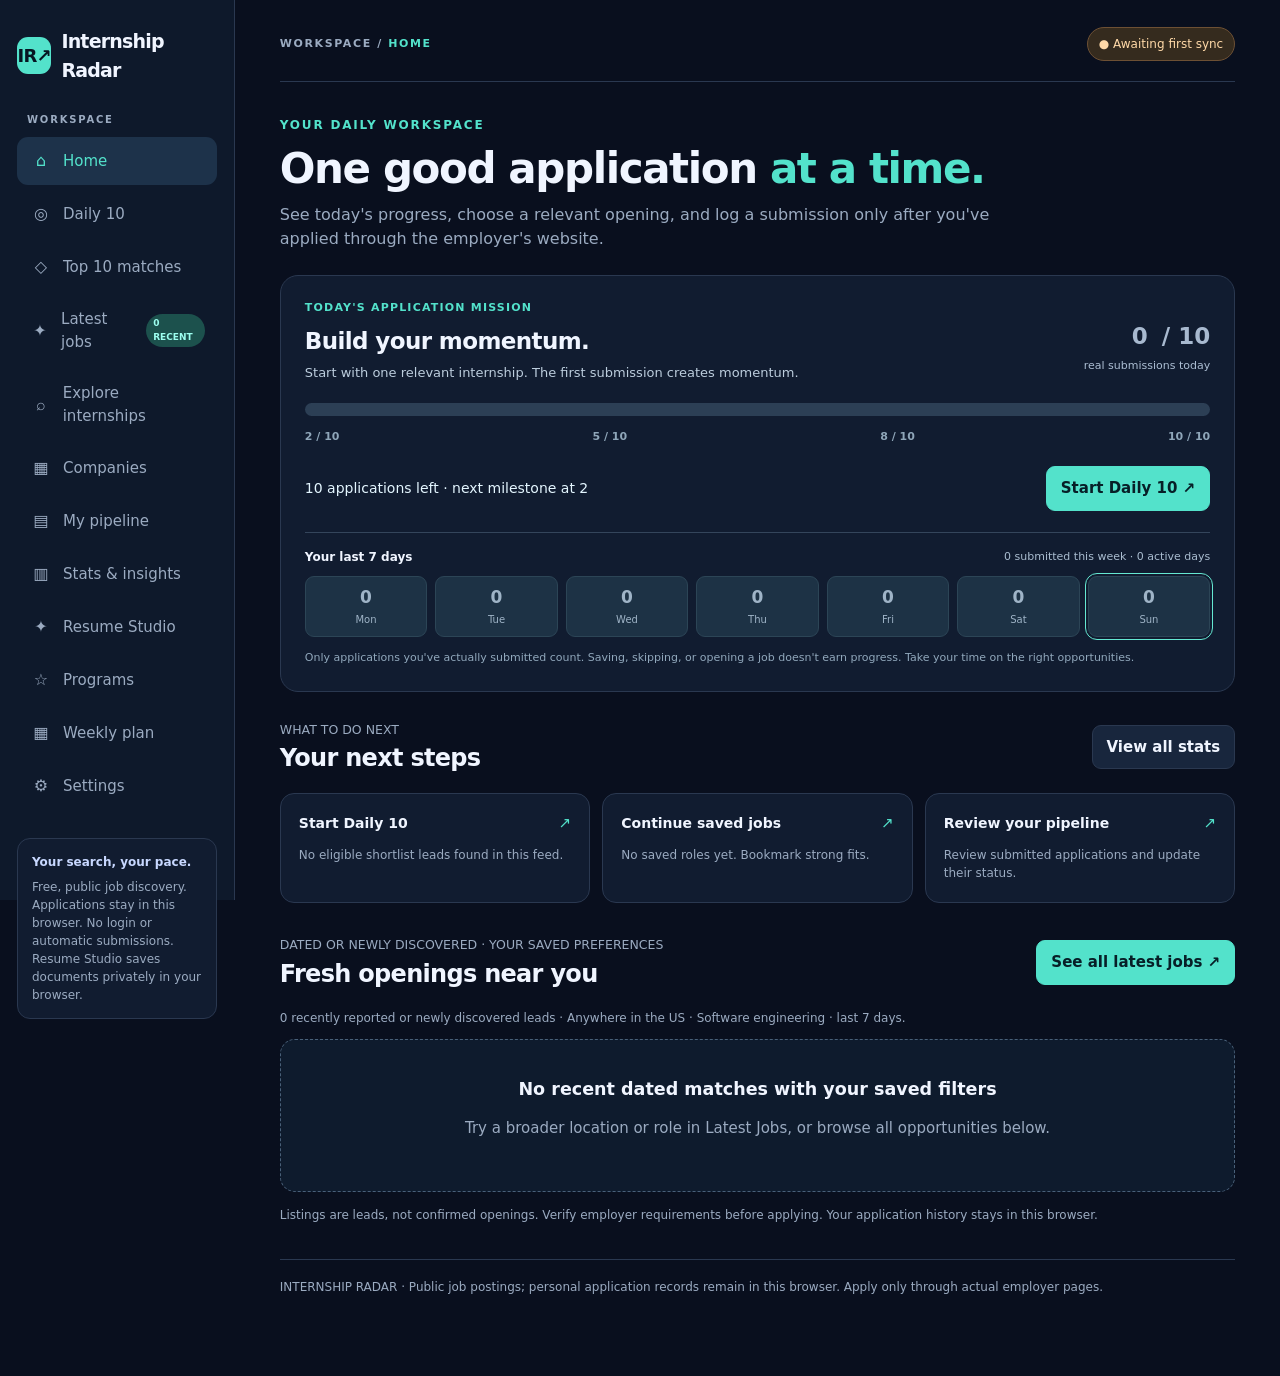
==== site/index.html @ 20f5d2c3 "Show searchable long-tail employer registry with honest public-feed vs link-only status" ====
<!doctype html>
<html lang="en"><head>
<meta charset="utf-8"><meta name="viewport" content="width=device-width, initial-scale=1">
<meta name="referrer" content="strict-origin-when-cross-origin">
<meta http-equiv="Content-Security-Policy" content="default-src 'none'; script-src 'self' 'unsafe-inline'; style-src 'unsafe-inline'; img-src 'none'; connect-src 'none'; font-src 'none'; object-src 'none'; base-uri 'none'; form-action 'none'">
<title>Internship Radar — Find your next opportunity</title>
<script src="jobs.js"></script>
<script src="progress.js"></script>
<script src="insights.js"></script>
<script src="daily-queue.js"></script>
<style>
:root{color-scheme:dark;--bg:#090f1e;--surface:#111c30;--raised:#18263d;--border:#2a3850;--text:#f0f5ff;--muted:#9babc1;--teal:#53e2cb;--accent:#7e9dff;--orange:#ffb46a}
*{box-sizing:border-box}body{margin:0;background:var(--bg);color:var(--text);font:15px/1.5 system-ui,-apple-system,BlinkMacSystemFont,"Segoe UI",sans-serif}button,input,select{font:inherit}button{cursor:pointer}a{color:inherit}.shell{display:grid;grid-template-columns:235px minmax(0,1fr);min-height:100vh}.sidebar{background:#0e192b;border-right:1px solid var(--border);padding:27px 17px;display:flex;flex-direction:column;gap:28px;position:sticky;top:0;height:100vh}.brand{display:flex;align-items:center;gap:10px;font-size:19px;font-weight:850;letter-spacing:-.8px}.logo{background:var(--teal);color:#061522;display:grid;place-items:center;width:37px;height:37px;border-radius:11px;font-size:18px}.sublabel{color:var(--muted);font-size:10px;letter-spacing:1.8px;text-transform:uppercase;font-weight:800;margin:0 10px 10px}.nav{display:grid;gap:5px}.nav button{width:100%;border:0;background:transparent;color:var(--muted);text-align:left;border-radius:11px;padding:12px;display:flex;gap:10px;align-items:center}.nav button.active,.nav button:hover{background:#1d324a;color:var(--teal)}.nav .ico{font-size:16px;width:24px;text-align:center}.nav .resume-nav{display:flex;gap:10px;align-items:center;text-decoration:none;color:var(--muted);border-radius:11px;padding:12px;width:100%;font-size:15px}.nav .resume-nav:hover{background:#1d324a;color:var(--teal)}.aside-note{margin-top:auto;border:1px solid var(--border);border-radius:13px;padding:14px;background:var(--surface);color:var(--muted);font-size:12px}.aside-note strong{display:block;color:#c8d8ff;margin-bottom:7px}.main{max-width:1420px;width:100%;padding:27px clamp(18px,3.5vw,56px) 80px;margin:0 auto}.topbar{display:flex;justify-content:space-between;align-items:center;gap:10px;border-bottom:1px solid var(--border);padding-bottom:20px;margin-bottom:34px}.crumb{font-size:11px;font-weight:850;letter-spacing:1.6px;color:var(--muted)}.crumb b{color:var(--teal)}.status{border:1px solid #315445;background:#183227;color:#b3f5cf;font-size:12px;padding:7px 11px;border-radius:30px}.status.warn{background:#352b1e;color:#ffd9a8;border-color:#6d5034}.intro .eyebrow{color:var(--teal);font-size:12px;font-weight:850;letter-spacing:1.8px}.intro h1{font-size:clamp(32px,5vw,54px);letter-spacing:-2px;line-height:1.08;margin:12px 0}.intro h1 span{color:var(--teal)}.intro p{font-size:16px;max-width:650px;color:var(--muted);margin:0 0 24px}.hero{background:linear-gradient(115deg,#183553,#172943 65%,#182440);border:1px solid #375572;padding:24px;border-radius:18px;display:flex;align-items:center;justify-content:space-between;gap:20px;margin:0 0 22px}.hero h2{margin:5px 0 7px;font-size:22px;letter-spacing:-.5px}.hero p{color:#bdc9da;margin:0;max-width:650px}.hero small{color:var(--teal);letter-spacing:1.2px;font-weight:800}.btn{border:1px solid var(--border);border-radius:9px;padding:10px 14px;background:var(--raised);color:var(--text);font-weight:700}.btn:hover{border-color:var(--teal)}.btn-primary{background:var(--teal);border-color:var(--teal);color:#071f27}.btn-danger{border-color:#794d5c;color:#ffb6be}.metrics{display:grid;grid-template-columns:repeat(4,minmax(0,1fr));gap:13px;margin:22px 0 32px}.metric{background:var(--surface);border:1px solid var(--border);border-radius:14px;padding:18px}.metric small{color:var(--muted);font-size:12px}.metric strong{display:block;font-size:29px;letter-spacing:-1px;margin:5px 0}.metric .hint{color:var(--muted);font-size:11px}.section-bar{display:flex;align-items:center;justify-content:space-between;gap:12px;margin:30px 0 17px}.section-bar h2{font-size:24px;letter-spacing:-.7px;margin:0}.section-bar small{color:var(--muted)}.filters{display:grid;grid-template-columns:2fr 1fr 1fr;gap:10px;margin-bottom:18px}input,select{border:1px solid var(--border);border-radius:10px;background:#111e33;color:var(--text);padding:11px 13px;width:100%;outline:none;min-width:0}input:focus,select:focus{border-color:var(--teal);box-shadow:0 0 0 2px #53e2cb22}input::placeholder{color:#8392a9}.jobs{display:grid;gap:11px}.job{background:var(--surface);border:1px solid var(--border);padding:21px;border-radius:15px}.job:hover{border-color:#4d607c}.job-head{display:flex;align-items:start;justify-content:space-between;gap:10px}.job h3{margin:0 0 4px;font-size:18px}.job .company{font-size:13px;color:#b6c5d6}.score{white-space:nowrap;border-radius:30px;background:#173c3b;border:1px solid #32665d;color:var(--teal);padding:5px 10px;font-size:12px;font-weight:800}.desc{font-size:13px;color:var(--muted);margin:12px 0;line-height:1.65}.tags{display:flex;flex-wrap:wrap;gap:6px;margin-bottom:14px}.tag{border:1px solid #344960;color:#b5d9e4;background:#162a40;border-radius:6px;padding:3px 8px;font-size:11px}.tag.warn{color:#ffcc91;border-color:#705139}.actions{display:flex;gap:7px;flex-wrap:wrap}.actions .btn{font-size:12px;padding:8px 11px}.empty{border:1px dashed #496079;background:#0e1b2d;border-radius:15px;padding:36px;text-align:center;color:var(--muted)}.empty h3{margin:0 0 8px;color:var(--text)}.view{display:none}.view.active{display:block}.panel{background:var(--surface);border:1px solid var(--border);border-radius:14px;padding:20px;margin-bottom:14px}.panel h3{margin:0 0 9px}.panel p,.muted{color:var(--muted)}.panel p{margin:5px 0 14px}.panel-row{display:flex;justify-content:space-between;align-items:center;gap:12px;padding:14px 0;border-bottom:1px solid var(--border)}.panel-row:last-child{border-bottom:0}.panel-row small{display:block;color:var(--muted);margin-top:4px}.panel-row select{max-width:180px}.manual{display:grid;grid-template-columns:1fr 1.5fr 1.5fr 170px auto;gap:8px;margin-top:14px}.manual-date{display:grid;gap:4px;font-size:11px;color:var(--muted)}.manual-date input{padding:7px 8px;font-size:12px}.programs{display:grid;grid-template-columns:repeat(2,minmax(0,1fr));gap:12px}.program small{color:var(--teal);font-weight:800;letter-spacing:1px}.program a{display:inline-block;margin-top:8px;color:var(--teal);font-weight:750}.plan{display:grid;grid-template-columns:repeat(2,minmax(0,1fr));gap:12px}.settings-grid{display:grid;grid-template-columns:repeat(2,minmax(0,1fr));gap:12px}.companies-list{display:grid;grid-template-columns:repeat(2,minmax(0,1fr));gap:10px}.company-row{width:100%;display:flex;align-items:center;justify-content:space-between;gap:10px;text-align:left;border:1px solid var(--border);border-radius:12px;background:var(--surface);color:var(--text);padding:14px;min-height:67px}.company-row:hover,.company-row:focus-visible{border-color:var(--teal);outline:0}.company-meta{font-size:12px;color:var(--muted)}.settings-grid .panel{margin:0}.setup-info{border:1px solid #55503b;color:#e8d6aa;background:#2a271c;border-radius:12px;padding:13px;font-size:12px;margin:12px 0}.field{display:flex;gap:8px;align-items:center}.field input{max-width:100px}.footer{border-top:1px solid var(--border);color:var(--muted);margin-top:35px;padding-top:18px;font-size:12px}.toast{position:fixed;bottom:22px;right:22px;padding:13px 18px;background:#1c433d;border:1px solid #3e8c7d;border-radius:10px;color:#d5fff3;box-shadow:0 15px 35px #0005;display:none;z-index:99}.toast.show{display:block}
@media(max-width:950px){.shell{grid-template-columns:1fr}.sidebar{position:static;height:auto;padding:16px;gap:12px}.nav{display:flex;gap:5px;overflow:auto}.nav button{white-space:nowrap;font-size:12px}.sublabel,.aside-note{display:none}.brand{font-size:17px}.main{padding:22px 17px 50px}.metrics{grid-template-columns:repeat(2,minmax(0,1fr))}}
@media(max-width:650px){.hero{align-items:start;flex-direction:column}.filters{grid-template-columns:1fr}.programs,.plan,.settings-grid,.companies-list{grid-template-columns:1fr}.manual{grid-template-columns:1fr}.panel-row{align-items:start;flex-direction:column}.panel-row select{max-width:100%}.job-head{flex-direction:column}.topbar{flex-wrap:wrap}.metrics{gap:8px}.metric{padding:12px}.metric strong{font-size:22px}}
.filter-extra{display:grid;grid-template-columns:repeat(3,minmax(0,1fr));gap:10px;margin:0 0 18px}
@media(max-width:650px){.filter-extra{grid-template-columns:1fr}}
/* Lightweight freshness surface, matching the existing dark palette */
.new-count{margin-left:auto;background:#1c514d;border-radius:999px;color:#9dfff0;font-size:9px;padding:3px 7px;font-weight:850}
.latest-hero{display:flex;align-items:center;justify-content:space-between;gap:24px;background:linear-gradient(116deg,#193d48,#17293f);border:1px solid #305a5f;border-radius:18px;padding:24px 27px;margin:24px 0}
.latest-hero h2{font-size:23px;letter-spacing:-.6px;margin:7px 0 5px}.latest-hero p{color:var(--muted);font-size:13px;margin:0}.latest-eyebrow{color:var(--teal);font-size:10px;font-weight:800;letter-spacing:1.3px}
.latest-stat{text-align:center;flex:none}.latest-stat strong{font-size:37px;color:var(--teal);display:block;line-height:1}.latest-stat small{color:#9fb4c5;font-size:11px}
.latest-controls{display:grid;grid-template-columns:1.2fr 1fr .7fr 1fr;gap:12px;margin:21px 0 13px}
.latest-controls label{font-size:11px;color:#a5b5c6;font-weight:700;display:grid;gap:7px}
.latest-controls select,.latest-controls input{font-size:13px;background:#142339;border-color:#34485b}
.latest-guide{display:flex;flex-wrap:wrap;align-items:center;gap:15px;color:#a9bacc;font-size:11px;margin-bottom:15px}
.latest-guide .btn{padding:6px 11px;font-size:11px;margin-left:auto}
.latest-dot{display:inline-block;background:#58d9bb;border-radius:50%;width:7px;height:7px;margin-right:5px}.latest-dot.subtle{background:#819bd0}
.job .fresh-tag{background:#163e37;border-color:#367969;color:#99f2dc}
@media(max-width:1050px){.latest-controls{grid-template-columns:repeat(2,minmax(0,1fr))}}
@media(max-width:650px){.latest-controls{grid-template-columns:1fr}.latest-hero{padding:19px}.latest-hero h2{font-size:19px}}

/* Daily mission: earned from recorded submissions, never from clicks. */
.momentum-panel{border:1px solid #33616c;border-radius:18px;background:linear-gradient(125deg,#122a38,#132039 78%);padding:24px;margin:0 0 22px;overflow:hidden}
.momentum-head{display:flex;justify-content:space-between;gap:20px;align-items:center}
.momentum-kicker{color:var(--teal);font-size:11px;font-weight:850;letter-spacing:1.5px}
.momentum-panel h2{font-size:26px;letter-spacing:-.6px;margin:7px 0 5px}
.momentum-panel p{color:#bccddd;margin:0;font-size:13px}
.momentum-counter{text-align:right;flex:none}
.momentum-counter strong{display:block;color:var(--teal);font-size:40px;line-height:1.12;font-variant-numeric:tabular-nums}
.momentum-counter strong span{font-size:23px;color:#a8b9cf}
.momentum-counter small{font-size:11px;color:#acbed3}
.momentum-track{margin:20px 0 13px;height:13px;border-radius:999px;background:#2c3f55;overflow:hidden}
.momentum-fill{height:100%;width:0;border-radius:999px;background:linear-gradient(90deg,#39b9c9,#53e2cb);transition:width .45s ease}
.momentum-milestones{display:flex;flex-wrap:wrap;justify-content:space-between;gap:8px}
.momentum-milestone{font-size:11px;color:#8fa6b9;font-weight:700}
.momentum-milestone.done{color:#84f1d8}
.momentum-bottom{display:flex;justify-content:space-between;gap:14px;align-items:center;margin:21px 0}
.momentum-bottom p{font-size:14px;color:#e4f6ff}
.momentum-week-wrap{border-top:1px solid #34455b;padding-top:15px}
.momentum-week-head{display:flex;justify-content:space-between;gap:12px;align-items:center;margin-bottom:10px}
.momentum-week-head b{font-size:12px}.momentum-week-head span{font-size:11px;color:#aabdd0}
.momentum-week{display:grid;grid-template-columns:repeat(7,minmax(0,1fr));gap:8px}
.momentum-day{border-radius:9px;background:#1d3245;text-align:center;padding:8px 3px;color:#9fb4c7;border:1px solid #2c4556;font-size:12px}
.momentum-day.active{background:#173f44;border-color:#368779;color:#c6fff1}
.momentum-day.today{outline:1px solid #65e8d2;outline-offset:2px}
.momentum-day b{display:block;font-size:17px;font-variant-numeric:tabular-nums}
.momentum-day small{font-size:10px;color:inherit}
.momentum-panel .momentum-note{font-size:11px;color:#91a8bc;margin-top:13px}
.momentum-panel.celebrate{animation:momentum-glow .75s ease-out}
@keyframes momentum-glow{0%{box-shadow:0 0 0 0 #53e2cb55}55%{box-shadow:0 0 0 7px #53e2cb33}100%{box-shadow:none}}
@media(max-width:650px){.momentum-panel{padding:18px}.momentum-head{align-items:start}.momentum-panel h2{font-size:21px}.momentum-counter strong{font-size:29px}.momentum-counter strong span{font-size:17px}.momentum-bottom{align-items:stretch;flex-direction:column}.momentum-bottom .btn{width:100%}.momentum-week{gap:4px}.momentum-day{padding:7px 1px}}
@media(prefers-reduced-motion:reduce){.momentum-fill{transition:none}.momentum-panel.celebrate{animation:none}}

/* Insights: genuinely interactive, generated from browser-local history. */
.insights-toolbar{display:flex;align-items:center;justify-content:space-between;gap:15px;flex-wrap:wrap;margin:0 0 18px}
.insights-toolbar label{display:flex;align-items:center;gap:12px;color:var(--muted);font-size:13px}
.insights-toolbar select{width:170px}
.insights-toolbar p{margin:0;color:var(--muted);font-size:12px}
.insights-metrics{display:grid;grid-template-columns:repeat(4,minmax(0,1fr));gap:12px;margin-bottom:18px}
.insights-metric{background:var(--surface);border:1px solid var(--border);border-radius:14px;padding:20px}
.insights-metric small{font-size:12px;color:var(--muted);display:block}
.insights-metric strong{font-size:30px;letter-spacing:-1px;display:block;margin:6px 0}
.insights-metric span{font-size:11px;color:#9fc3c7;display:block}
.insights-grid{display:grid;grid-template-columns:minmax(0,1.4fr) minmax(0,1fr);gap:14px;margin-bottom:14px}
.insights-grid .panel{margin:0}
.insights-topline{display:flex;align-items:center;justify-content:space-between;gap:10px;flex-wrap:wrap}
.insights-topline h2{margin:0;font-size:19px;letter-spacing:-.4px}
.insights-topline small{color:var(--muted)}
.insights-bars{display:grid;grid-template-columns:repeat(13,minmax(0,1fr));align-items:end;gap:7px;height:215px;margin-top:21px}
.insights-bar{min-width:0;background:transparent;color:var(--muted);border:1px solid transparent;border-radius:8px;padding:0 2px 3px;display:flex;flex-direction:column;align-items:center;justify-content:end;gap:6px}
.insights-bar:hover,.insights-bar:focus-visible,.insights-bar.active{background:#1e3445;border-color:#478a89;outline:none;color:var(--teal)}
.insights-bar b{font-size:11px;font-variant-numeric:tabular-nums}
.insights-bar-fill{display:block;width:min(100%,38px);min-height:4px;background:#4b9ca0;border-radius:5px 5px 3px 3px}
.insights-bar.active .insights-bar-fill{background:var(--teal)}
.insights-bar small{font-size:10px;text-align:center;white-space:nowrap;color:inherit}
.insights-tip{font-size:11px;color:var(--muted);margin-top:12px}
.insights-stages{display:grid;gap:10px;margin-top:19px}
.insights-stage{width:100%;display:grid;grid-template-columns:112px minmax(0,1fr) 32px;align-items:center;gap:10px;padding:8px;border-radius:9px;background:transparent;color:var(--text);border:1px solid transparent;text-align:left}
.insights-stage:hover,.insights-stage.active,.insights-stage:focus-visible{border-color:#477a7e;background:#1b3141;outline:none}
.insights-stage span{font-size:12px}.insights-stage b{text-align:right;font-size:13px;font-variant-numeric:tabular-nums}
.insights-stage-track{height:9px;background:#2b3b53;border-radius:6px;overflow:hidden}
.insights-stage-track i{display:block;height:100%;border-radius:6px;background:#63bfbb}
.insights-action{width:100%;display:flex;align-items:center;justify-content:space-between;gap:14px;border:1px solid #345a61;background:#142b38;color:#e4f7f5;border-radius:10px;padding:14px 16px;text-align:left;margin-top:10px}
.insights-action:hover,.insights-action:focus-visible{border-color:var(--teal);outline:0}
.insights-action span{font-size:13px}
.insights-rows{display:grid;gap:0}
.insights-row{border-bottom:1px solid var(--border);padding:13px 0;display:flex;justify-content:space-between;align-items:center;gap:14px}
.insights-row:last-child{border-bottom:0}
.insights-row strong{display:block;font-size:13px}
.insights-row small{display:block;font-size:11px;color:var(--muted);margin-top:5px}
.insights-row a{font-size:12px;color:var(--teal);white-space:nowrap}
.insights-none{color:var(--muted);padding:18px 0;font-size:13px}
@media(max-width:1050px){.insights-metrics{grid-template-columns:repeat(2,minmax(0,1fr))}.insights-grid{grid-template-columns:1fr}}
@media(max-width:650px){.insights-metrics{gap:8px}.insights-metric{padding:14px}.insights-metric strong{font-size:25px}.insights-bars{gap:2px;height:185px}.insights-bar small{font-size:9px}.insights-stage{grid-template-columns:95px minmax(0,1fr) 25px}.insights-row{align-items:flex-start}}
@media(max-width:950px) and (min-width:651px){.manual{grid-template-columns:repeat(2,minmax(0,1fr))}.manual button{grid-column:span 2}}

/* Home is deliberately focused: mission first, next steps second, fresh leads last. */
.home-intro h1{font-size:clamp(29px,3.5vw,42px);letter-spacing:-1.4px}
.home-intro p{max-width:740px}
.home-section-heading{margin-top:26px}
.home-actions{display:grid;grid-template-columns:repeat(3,minmax(0,1fr));gap:12px}
.home-task{display:grid;align-content:start;gap:11px;min-height:110px;padding:18px;text-align:left;background:var(--surface);color:var(--text);border:1px solid var(--border);border-radius:14px}
.home-task:hover,.home-task:focus-visible{border-color:var(--teal);outline:2px solid transparent;background:var(--raised)}
.home-task-top{display:flex;justify-content:space-between;align-items:center;gap:10px}
.home-task-top strong{font-size:14px;font-weight:700}.home-task-top span{color:var(--teal)}
.home-task>span:last-child{font-size:12px;line-height:1.5;color:var(--muted)}
.home-lead{display:flex;justify-content:space-between;align-items:center;gap:15px;padding:15px 17px;border:1px solid var(--border);background:var(--surface);border-radius:12px}
.home-lead h3{margin:0 0 4px;font-size:15px;line-height:1.4}
.home-lead p{margin:0;font-size:12px;color:var(--muted)}
.home-lead .actions{flex:none}
.home-caveat{font-size:12px;color:var(--muted);margin:14px 0 0}
.momentum-panel{background:var(--surface);border:1px solid var(--border)}
.momentum-panel .momentum-kicker{letter-spacing:1.2px}
.momentum-panel h2{font-size:23px}
.hero{background:var(--surface);border-color:var(--border)}
.nav button:focus-visible,.btn:focus-visible,a:focus-visible{outline:2px solid var(--teal);outline-offset:3px}
@media(max-width:1000px){.home-actions{grid-template-columns:repeat(2,minmax(0,1fr))}.home-task:last-child{grid-column:1/-1}}
@media(max-width:650px){.home-actions{grid-template-columns:1fr}.home-task:last-child{grid-column:auto}.home-lead{align-items:flex-start;flex-direction:column}.home-lead .actions{width:100%}.home-lead .btn{flex:1;text-align:center}.home-section-heading{align-items:flex-start;flex-direction:column}}

/* Daily 10: focused review, compact queue, and explicit submission confirmation. */
.daily-preferences{padding:22px}
.daily-topline{display:flex;align-items:start;justify-content:space-between;gap:16px}
.daily-topline h2{font-size:20px;letter-spacing:-.5px;margin:0 0 6px}
.daily-topline p{font-size:12px;color:var(--muted);margin:0 0 13px}
.daily-private{white-space:nowrap;font-size:11px;color:var(--teal)}
.daily-fields{display:grid;grid-template-columns:1fr 1fr minmax(170px,1.35fr) auto;gap:10px;align-items:end}
.daily-fields label{display:grid;gap:7px;font-size:12px;font-weight:650;color:#b4c6d9}
.daily-fields button{min-height:44px}
.daily-hint,.daily-note{color:var(--muted);font-size:12px;line-height:1.6}
.daily-preferences .daily-hint{margin:12px 0 0}
.daily-results{margin:22px 0 11px}
.daily-workspace{display:grid;grid-template-columns:minmax(260px,.86fr) minmax(360px,1.45fr);gap:14px;align-items:start}
.daily-list{display:grid;gap:8px;max-height:750px;overflow-y:auto;padding:2px}
.daily-item{display:grid;grid-template-columns:28px 1fr;gap:10px;width:100%;border:1px solid var(--border);border-radius:12px;background:var(--surface);padding:13px;color:var(--text);text-align:left}
.daily-item:hover,.daily-item:focus-visible,.daily-item.active{outline:none;border-color:var(--teal);background:#1a303d}
.daily-item .daily-rank{color:var(--teal);font-weight:800;font-size:12px}
.daily-item strong{display:block;font-size:13px;line-height:1.45}
.daily-item small{display:block;font-size:11px;color:var(--muted);margin-top:4px;line-height:1.5}
.daily-focus{position:sticky;top:20px;overflow:hidden}
.daily-focus-inner{display:grid;gap:12px}
.daily-focus-top{display:flex;align-items:center;justify-content:space-between;gap:12px;font-size:11px;color:var(--teal);font-weight:750;letter-spacing:.4px}
.daily-focus h2{font-size:23px;line-height:1.3;margin:0;letter-spacing:-.6px}
.daily-focus-meta{color:#bed0df;font-size:13px;margin:0}
.daily-tags{display:flex;flex-wrap:wrap;gap:6px}
.daily-tags span{display:inline-flex;border-radius:20px;border:1px solid #39666b;padding:5px 9px;font-size:11px;color:#b9f7ed}
.daily-description{line-height:1.7;color:var(--muted);font-size:13px;white-space:pre-line;max-height:205px;overflow-y:auto}
.daily-warnings:not(:empty){border-left:3px solid #e5af6f;background:#3a291e;padding:12px;font-size:12px;color:#ffd8a3;line-height:1.6;border-radius:6px}
.daily-focus-actions,.daily-focus-footer{display:flex;gap:9px;flex-wrap:wrap}
.daily-focus-actions>*{flex:1;text-align:center}
.daily-confirm{display:flex;gap:12px;align-items:start;padding:12px;border:1px solid var(--border);border-radius:11px;font-size:13px;line-height:1.5;cursor:pointer}
.daily-confirm input{flex:none;width:18px;height:18px;accent-color:var(--teal);margin:1px 0 0}
.daily-submit{width:100%;min-height:46px}
.daily-submit:disabled{opacity:.45;cursor:not-allowed}
.daily-focus-footer{justify-content:space-between}
.daily-note{margin:16px 0}
@media(max-width:1160px){.daily-fields{grid-template-columns:repeat(2,minmax(0,1fr))}.daily-fields button{width:100%}}
@media(max-width:900px){.daily-workspace{grid-template-columns:1fr}.daily-list{max-height:315px}.daily-focus{position:static}}
@media(max-width:650px){.daily-fields{grid-template-columns:1fr}.daily-topline{flex-direction:column}.daily-preferences{padding:17px}.daily-focus-actions{flex-direction:column}.daily-focus-footer>*{flex:1}.daily-focus h2{font-size:20px}}

/* Verified employer source health vs official-link-only coverage. */
.va-watch{margin:19px 0 22px}
.va-summary-trigger{display:flex;align-items:center;justify-content:space-between;gap:14px;cursor:pointer;list-style:none}
.va-summary-trigger::-webkit-details-marker{display:none}
.va-summary-trigger:focus-visible{outline:2px solid var(--teal);outline-offset:5px;border-radius:5px}
.va-summary-trigger strong{display:block;font-size:19px;margin:5px 0 3px}
.va-summary-trigger .va-summary{display:block;text-align:left}
.va-chevron{font-size:23px;color:var(--teal)}
.va-watch[open] .va-chevron{transform:rotate(180deg)}
.va-intro{font-size:12px;color:var(--muted);margin:15px 0;max-width:780px}

.va-head{display:flex;align-items:flex-start;justify-content:space-between;gap:14px}
.va-head h2{font-size:20px;letter-spacing:-.4px;margin:5px 0 3px}
.va-head p{font-size:12px;color:var(--muted);margin:0 0 14px;max-width:730px}
.va-eyebrow{font-size:10px;letter-spacing:1.2px;font-weight:750;color:var(--teal)}
.va-summary{font-size:11px;color:var(--muted);text-align:right}
.va-employers{display:grid;grid-template-columns:repeat(2,minmax(0,1fr));gap:8px}
.va-employer{display:flex;align-items:center;justify-content:space-between;gap:12px;border:1px solid var(--border);border-radius:9px;padding:10px 12px;color:var(--text);text-decoration:none;min-width:0}
.va-employer:hover,.va-employer:focus-visible{border-color:var(--teal);background:var(--raised);outline:2px solid transparent}
.va-employer strong{display:block;font-size:13px}
.va-employer small{display:block;margin-top:3px;font-size:11px;color:var(--muted)}
.va-employer .va-link-arrow{color:var(--teal);font-size:15px;flex:none}
.va-footnote{font-size:11px;color:var(--muted);margin:13px 0 0}
@media(max-width:700px){.va-employers{grid-template-columns:1fr}.va-head{flex-direction:column}.va-summary{text-align:left}}
</style></head>
<body><div class="shell">
<aside class="sidebar">
 <div class="brand"><div class="logo">IR↗</div><div>Internship Radar</div></div>
 <div><p class="sublabel">WORKSPACE</p><nav class="nav" aria-label="Main navigation">
 <button type="button" data-page="home" class="active" aria-current="page"><span class="ico" aria-hidden="true">⌂</span> Home</button>
 <button type="button" data-page="daily"><span class="ico" aria-hidden="true">◎</span> Daily 10</button>
 <button type="button" data-page="discover"><span class="ico" aria-hidden="true">◇</span> Top 10 matches</button>
 <button data-page="recent"><span class="ico">✦</span> Latest jobs <span id="recentNavCount" class="new-count">RECENT</span></button>
 <button data-page="explore"><span class="ico">⌕</span> Explore internships</button>
 <button data-page="companies"><span class="ico">▦</span> Companies</button>
 <button data-page="pipeline"><span class="ico">▤</span> My pipeline</button>
 <button data-page="insights"><span class="ico">▥</span> Stats &amp; insights</button>
 <a class="resume-nav" href="./resume-studio.html"><span class="ico">✦</span> Resume Studio</a>
 <button data-page="programs"><span class="ico">☆</span> Programs</button>
 <button data-page="plan"><span class="ico">▦</span> Weekly plan</button>
 <button data-page="settings"><span class="ico">⚙</span> Settings</button></nav></div>
 <div class="aside-note"><strong>Your search, your pace.</strong>Free, public job discovery. Applications stay in this browser. No login or automatic submissions. Resume Studio saves documents privately in your browser.</div>
</aside>
<main class="main"><div class="topbar"><div class="crumb">WORKSPACE / <b id="crumb">HOME</b></div><span id="liveStatus" class="status warn">● Checking job feed</span></div>
<section id="home" class="view active">
 <header class="intro home-intro"><div class="eyebrow">YOUR DAILY WORKSPACE</div><h1>One good application <span>at a time.</span></h1><p>See today's progress, choose a relevant opening, and log a submission only after you've applied through the employer's website.</p></header>
 <section class="momentum-panel" id="momentumPanel" aria-labelledby="momentumTitle">
  <div class="momentum-head"><div><div class="momentum-kicker">TODAY'S APPLICATION MISSION</div><h2 id="momentumTitle">Build your momentum.</h2><p id="momentumMessage">Submit a strong application, then log it here.</p></div><div class="momentum-counter"><strong><span id="momentumCount">0</span> <span id="momentumGoal">/ 10</span></strong><small>real submissions today</small></div></div>
  <div class="momentum-track" id="momentumTrack" role="progressbar" aria-label="Daily application goal" aria-valuemin="0" aria-valuemax="10" aria-valuenow="0"><div class="momentum-fill" id="momentumBar"></div></div>
  <div class="momentum-milestones" id="momentumMilestones"></div>
  <div class="momentum-bottom"><p id="momentumNext">Your first application is the first milestone.</p><button type="button" class="btn btn-primary" id="momentumAction">Find your next opportunity ↗</button></div>
  <div class="momentum-week-wrap"><div class="momentum-week-head"><b>Your last 7 days</b><span id="momentumWeekSummary">Build a steady rhythm</span></div><div class="momentum-week" id="momentumWeek" aria-label="Applications over the last seven days"></div></div>
  <p class="momentum-note">Only applications you've actually submitted count. Saving, skipping, or opening a job doesn't earn progress. Take your time on the right opportunities.</p>
 </section>
 <div class="section-bar home-section-heading"><div><small>WHAT TO DO NEXT</small><h2>Your next steps</h2></div><button type="button" class="btn" id="homeInsights">View all stats</button></div>
 <div class="home-actions">
  <button type="button" class="home-task" data-home-target="daily"><span class="home-task-top"><strong>Start Daily 10</strong><span aria-hidden="true">↗</span></span><span id="homeMatchCount">Checking your tailored shortlist…</span></button>
  <button type="button" class="home-task" data-home-target="pipeline"><span class="home-task-top"><strong>Continue saved jobs</strong><span aria-hidden="true">↗</span></span><span id="homeSavedCount">Your saved queue appears here.</span></button>
  <button type="button" class="home-task" data-home-target="pipeline"><span class="home-task-top"><strong>Review your pipeline</strong><span aria-hidden="true">↗</span></span><span id="homeReviewCount">Keep application outcomes current.</span></button>
 </div>
 <div class="section-bar"><div><small>DATED OR NEWLY DISCOVERED · YOUR SAVED PREFERENCES</small><h2>Fresh openings near you</h2></div><button class="btn btn-primary" id="homeLatest" type="button">See all latest jobs ↗</button></div>
 <p id="homeRecentLabel" class="muted" style="font-size:12px;margin:0 0 12px">Finding the newest dated internships in your preferred locations.</p>
 <div id="homeRecentList" class="jobs"></div>
 
 <p class="home-caveat">Listings are leads, not confirmed openings. Verify employer requirements before applying. Your application history stays in this browser.</p>
</section>
<section id="daily" class="view">
 <header class="intro"><div class="eyebrow">PERSONALIZED APPLICATION WORKFLOW</div><h1>Your <span>Daily 10.</span></h1><p>A focused shortlist of unapplied internships ranked by your preferences. These are suggestions, not verified eligibility decisions. Always check the employer's requirements before submitting.</p></header>
 <div class="panel daily-preferences">
  <div class="daily-topline"><div><h2>Make this your shortlist</h2><p>Choose what matters. Preferences stay in your browser, and matching reasons appear on every recommendation.</p></div><span class="daily-private">Saved on this device</span></div>
  <form id="dailyPreferences" class="daily-fields">
   <label>Role focus<select id="dailyRole"><option value="swe">Software development</option><option value="ai">AI / data</option><option value="cloud">Cloud / platform</option><option value="all">All technical roles</option></select></label>
   <label>Preferred location<select id="dailyLocation"><option value="dmv">DC / Northern Virginia / Maryland</option><option value="virginia">Virginia</option><option value="remote">Remote</option><option value="all">Nationwide</option></select></label>
   <label>Skills to look for<input id="dailySkills" maxlength="240" placeholder="e.g. Java, Python, AWS" aria-describedby="dailyPrefsHelp"></label>
   <button type="submit" class="btn btn-primary">Update my matches</button>
  </form>
  <p class="daily-hint" id="dailyPrefsHelp">Location and role are ranking preferences, not strict filters. Enter only skills you actually have. Employer pages determine eligibility.</p>
 </div>
 <div class="daily-topline daily-results"><div><h2>Ready for your next application</h2><p id="dailySummary" role="status" aria-live="polite">Looking for matching internships…</p></div><button type="button" class="btn" id="dailyRefresh">Re-evaluate matches</button></div>
 <div class="daily-workspace">
  <div class="daily-list" id="dailyList" aria-label="Recommended Daily 10 internships"></div>
  <section class="daily-focus panel" id="dailyFocus" aria-labelledby="dailyFocusTitle">
   <div class="daily-focus-inner">
    <div class="daily-focus-top"><span id="dailyPosition">UP NEXT</span><span id="dailySource"></span></div>
    <h2 id="dailyFocusTitle">Choose a recommended internship</h2>
    <p class="daily-focus-meta" id="dailyCompany"></p>
    <div class="daily-tags" id="dailyReasons"></div>
    <p id="dailyDescription" class="daily-description">Select a job to inspect its known details before applying.</p>
    <div id="dailyWarnings" class="daily-warnings"></div>
    <p class="daily-hint" id="dailyVerification">Employer listings can change. Confirm this role is still open and that you meet its requirements.</p>
    <div class="daily-focus-actions">
      <a class="btn btn-primary" id="dailyEmployer" href="#" target="_blank" rel="noopener noreferrer">Open employer application ↗</a>
      <a class="btn" id="dailyResume" href="./resume-studio.html">Tailor my resume ↗</a>
    </div>
    <label class="daily-confirm"><input type="checkbox" id="dailyConfirm"> <span>I completed and submitted this application on the employer's website.</span></label>
    <button type="button" class="btn btn-primary daily-submit" id="dailyApplied" disabled>Mark as applied</button>
    <div class="daily-focus-footer"><button type="button" class="btn" id="dailySave">☆ Save this job</button><button type="button" class="btn" id="dailyNext">Next recommendation →</button></div>
   </div>
  </section>
 </div>
 <p class="daily-note">The queue updates when you submit or change preferences, and may change when the public feed refreshes. Opening an application doesn't count; only your confirmed submission updates your progress. Nothing is submitted automatically.</p>
</section>
<section id="discover" class="view">
 <header class="intro"><div class="eyebrow">SUMMER 2027 · SOFTWARE ENGINEERING</div><h1>Your top <span>matches.</span></h1><p>Browse the leading internships from monitored sources. Rankings are based on job and location signals—not a prediction of hiring success. Verify each posting on the employer site.</p></header>
 <div class="metrics"><div class="metric"><small>Internship leads</small><strong id="jobCount">0</strong><span class="hint">Employer and community feeds</span></div><div class="metric"><small>Applied today</small><strong id="appliedToday">0</strong><span class="hint">Your daily goal: <span id="dailyGoal">10</span></span></div><div class="metric"><small>Applications total</small><strong id="appliedTotal">0</strong><span class="hint">Tracked in this browser</span></div><div class="metric"><small>Feed updated</small><strong id="feedDate" style="font-size:17px;margin-top:13px">Not yet</strong><span id="feedSource" class="hint">Awaiting first sync</span></div></div>
 <div id="jobsAnchor"><div class="section-bar"><div><small>NATIONWIDE SEARCH · DMV PRIORITY</small><h2>Top 10 recommended matches</h2></div><div class="actions"><button class="btn btn-primary" id="showLatest" type="button">Latest jobs ↗</button><button class="btn" id="showMore">Explore all internships</button></div></div>
 <div class="filters"><input id="search" placeholder="Search roles, companies, skills…" aria-label="Search jobs"><select id="location"><option value="all">Nationwide — DMV first</option><option value="virginia">Virginia only</option><option value="dmv">DC metro (VA, DC, MD)</option><option value="maryland">Maryland only</option><option value="outside">Outside DC metro</option><option value="remote">Remote</option></select><select id="role"><option value="all">All engineering roles</option><option value="swe">Software engineering</option><option value="cloud">Cloud / platform</option><option value="ai">AI / data</option></select></div>
 <p id="filterFeedback" class="muted" role="status" aria-live="polite" style="font-size:12px;margin:5px 0 13px"></p><div id="jobList" class="jobs"></div></div><div class="panel" style="margin-top:19px"><strong>Explore more Virginia opportunities</strong><p>Official employer boards; their job availability may change.</p><div class="actions"><a class="btn" href="https://job-boards.greenhouse.io/appian" target="_blank" rel="noopener noreferrer">Appian ↗</a><a class="btn" href="https://job-boards.greenhouse.io/devtechnology" target="_blank" rel="noopener noreferrer">Dev Technology ↗</a><a class="btn" href="https://job-boards.greenhouse.io/darkwolfsolutions" target="_blank" rel="noopener noreferrer">Dark Wolf ↗</a><a class="btn" href="https://jobs.lever.co/anavationllc" target="_blank" rel="noopener noreferrer">AnaVation ↗</a></div></div><p class="muted" style="font-size:12px">Your daily 10 is a shortlist. Open Explore internships to browse the larger nationwide catalog. Scores are keyword-based, not hiring probabilities; verify employer requirements.</p>
</section>
<section id="recent" class="view">
 <header class="intro"><div class="eyebrow">FRESH OPPORTUNITIES · UPDATED THROUGHOUT THE DAY</div><h1>Latest <span>internships.</span></h1>
 <p>Browse newly discovered or recently reported openings for your location and software/AI interests. No digging through the entire catalog.</p></header>
 <div class="latest-hero">
  <div><span class="latest-eyebrow">RECENT INTERNSHIPS · YOUR FILTERS</span><h2 id="latestSummary">Checking new openings…</h2>
  <p id="latestExplain">Listings are labeled by reported posting date or when Internship Radar first discovered them.</p></div>
  <div class="latest-stat"><strong id="latestCount">0</strong><small>recent matches</small></div>
 </div>
 <div class="latest-controls">
  <label>Location<select id="recentLocation" aria-label="Latest jobs location"><option value="dmv">DC / Northern Virginia / Maryland</option><option value="virginia">Virginia</option><option value="maryland">Maryland</option><option value="all">Anywhere in the US</option><option value="remote">Remote</option></select></label>
  <label>Role<select id="recentRole" aria-label="Latest jobs role"><option value="swe">Software engineering</option><option value="cloud">Cloud / platform</option><option value="ai">AI / data</option><option value="all">All tech internships</option></select></label>
  <label>Recency<select id="recentDays" aria-label="Latest jobs recency"><option value="7">Last 7 days</option><option value="14">Last 14 days</option><option value="30">Last 30 days</option><option value="1">Today only</option></select></label>
  <label>Specific city (optional)<input id="recentCity" placeholder="e.g. Fairfax, Richmond" aria-label="Latest jobs city"></label>
 </div>
 <div class="latest-guide"><span><b class="latest-dot"></b> New discovery = first found in Internship Radar</span><span><b class="latest-dot subtle"></b> Reported date = source-reported posting date</span><button class="btn" id="recentReset" type="button">Reset filters</button></div>
 <div class="section-bar"><h2>Newest matches</h2><small id="recentShowing">Loading…</small></div>
 <div id="recentJobList" class="jobs"></div>
 <div class="section-bar"><small id="recentNote"></small><button class="btn btn-primary" id="recentLoadMore" type="button">Show 20 more ↗</button></div>
 <p class="muted" style="font-size:12px">New and recently posted are different: employer-reported dates aren't independently verified, and discovery dates only describe when this app found a listing. Verify the employer page before applying.</p>
</section>
<section id="explore" class="view">
<header class="intro"><div class="eyebrow">SUMMER 2027 · BROAD DISCOVERY</div><h1>Explore <span>internships.</span></h1><p>Browse the wider nationwide catalog from both community-maintained 2027 lists and direct employer job boards. DMV opportunities are prioritized, but relocation anywhere in the US is welcome.</p></header>
<div class="metrics">
 <div class="metric"><small>Internship leads</small><strong id="exploreTotal">0</strong><span class="hint">All monitored sources</span></div>
 <div class="metric"><small>Virginia leads</small><strong id="exploreVA">0</strong><span class="hint">Virginia-only</span></div>
 <div class="metric"><small>DC metro leads</small><strong id="exploreDMV">0</strong><span class="hint">DMV priority</span></div>
 <div class="metric"><small>Matching your filters</small><strong id="exploreMatches">0</strong><span class="hint">Browse 25 at a time</span></div>
</div>

<details class="panel va-watch">
 <summary class="va-summary-trigger"><span><span class="va-eyebrow">VIRGINIA / DC / MARYLAND · OFFICIAL EMPLOYER LINKS</span><strong id="vaWatchTitle">Major employers to watch</strong><small id="vaWatchSummary" class="va-summary">Loading employer coverage…</small></span><span class="va-chevron" aria-hidden="true">⌄</span></summary>
 <p class="va-intro">Explore official career portals for 20 major employers. Direct-feed health is distinct from career links that are not scanned automatically. A responding board doesn't mean it has open internships.</p>
 <div id="vaEmployerList" class="va-employers"></div>
 <p class="va-footnote">Failed feeds don't mean an employer stopped hiring. Community-feed leads may appear independently. Always confirm deadlines on employer sites.</p>
</details>
<div class="section-bar"><div><h2>All matching internships</h2><small id="exploreCoverage">Nationwide coverage loading…</small></div><small id="exploreSourceHealth">Checking sources</small></div>
<div class="row" style="margin-bottom:12px"><button class="btn" id="exploreCompanyClear" type="button" style="display:none">Clear company filter ×</button></div>
<div class="filters"><input id="exploreSearch" placeholder="Search role, company, location…" aria-label="Search internships"><select id="exploreLocation"><option value="all">Nationwide · DMV first</option><option value="virginia">Virginia only</option><option value="dmv">DC metro</option><option value="maryland">Maryland only</option><option value="outside">Outside DC metro</option><option value="remote">Remote</option></select><select id="exploreRole"><option value="all">All technical roles</option><option value="swe">Software development</option><option value="cloud">Cloud / platform</option><option value="ai">AI / data</option></select></div>
<div class="filters" style="grid-template-columns:1fr 1fr"><select id="exploreAge" aria-label="Filter by listing date"><option value="all">Any listing date</option><option value="today">First seen today</option><option value="3">First seen in last 3 days</option><option value="7">First seen in last 7 days</option><option value="30">First seen in last 30 days</option></select><select id="exploreStatus" aria-label="Filter by application status"><option value="new">Not yet applied</option><option value="all">All statuses (including applied)</option><option value="saved">Saved only</option><option value="applied">Applied / later</option></select></div>
<div class="filter-extra">
<input id="exploreCity" placeholder="Specific city or location (optional)" aria-label="Specific city or location">
<input id="exploreKeywords" placeholder="Role keywords, e.g. Java, backend…" aria-label="Specific role keywords">
<select id="exploreSort" aria-label="Sort listings"><option value="newest">Newest first</option><option value="match">Best match · DMV first</option></select>
</div>
<div class="panel" style="padding:13px 17px;margin:12px 0 18px">
 <div class="section-bar" style="margin:0 0 9px"><div><small>DAILY PUBLIC FEED REFRESH</small><h2 style="font-size:19px">New jobs for your filters</h2></div><strong id="exploreFreshCount" style="color:var(--teal)">0 today</strong></div>
 <p id="exploreFreshHint" class="muted" style="font-size:12px;margin:0 0 12px">Checking when these internships first entered the catalog.</p>
 <div id="exploreFreshList" class="jobs"></div>
 <div class="actions" style="margin-top:13px">
  <a class="btn" href="https://joinhandshake.com/students/whos-hiring/" target="_blank" rel="noopener noreferrer">Browse Handshake ↗</a>
  <a class="btn" href="https://app.joinhandshake.com/" target="_blank" rel="noopener noreferrer">Handshake student login ↗</a>
  <span class="muted" style="font-size:11px;align-self:center">Private Handshake results aren't collected automatically.</span>
 </div>
</div>
<p id="exploreLabel" class="muted" role="status" aria-live="polite" style="font-size:12px;margin:0 0 15px"></p>
<div id="exploreJobList" class="jobs"></div>
<div class="section-bar"><small id="exploreShowing"></small><button class="btn btn-primary" id="exploreLoadMore" type="button">Load 25 more ↗</button></div>
<p class="muted" style="font-size:12px">Employer feeds are direct listings; community feeds are job leads that may have expired or incomplete details. Always verify eligibility, closing dates, and availability with the company. The site refresh date is not the posting date.</p>
</section>
<section id="companies" class="view">
<header class="intro"><div class="eyebrow">COMPANY DIRECTORY · U.S. INTERNSHIPS</div><h1>Find companies <span>hiring interns.</span></h1><p>Browse every employer represented in the current internship feed, including smaller companies. These are companies with matching listings, not a census of all U.S. employers. DMV locations come first, nationwide relocation is welcome.</p></header>
<div class="metrics">
 <div class="metric"><small>Companies in feed</small><strong id="companyCount">0</strong><span class="hint">Distinct employer names</span></div>
 <div class="metric"><small>DMV companies</small><strong id="companyDMVCount">0</strong><span class="hint">At least one DMV lead</span></div>
 <div class="metric"><small>Virginia companies</small><strong id="companyVACount">0</strong><span class="hint">At least one Virginia lead</span></div>
 <div class="metric"><small>Matching companies</small><strong id="companyMatchCount">0</strong><span class="hint">Current directory filters</span></div>
</div>
<div class="filters" style="grid-template-columns:2fr 1fr"><input id="companySearch" placeholder="Search company names…" aria-label="Search companies"><select id="companyArea"><option value="all">All companies · DMV first</option><option value="dmv">Companies with DC metro roles</option><option value="virginia">Companies with Virginia roles</option><option value="maryland">Companies with Maryland roles</option><option value="remote">Companies with remote roles</option></select></div>
<p id="companySummary" class="muted" role="status" aria-live="polite" style="font-size:12px"></p>
<div id="companyList" class="companies-list"></div>
<div class="section-bar"><small id="companyShowing"></small><button id="companiesLoadMore" class="btn btn-primary" type="button">Show 60 more companies ↗</button></div>
<p class="muted" style="font-size:12px">Click a company to browse its internship leads in Explore. These companies have matching jobs in the latest feed.</p>
 <details id="registryPanel" class="panel" style="margin-top:22px">
  <summary class="va-summary-trigger"><span><span class="va-eyebrow">NATIONWIDE · LONG-TAIL DISCOVERY</span><strong>Previously discovered employer directory</strong><small class="va-summary" id="registryCount">Loading observed employers…</small></span><span class="va-chevron" aria-hidden="true">⌄</span></summary>
  <p class="va-intro">These are employers found through public internship listings across refreshes. Some have a supported public job board; others have only a link to a specific job posting. An entry here does <strong>not</strong> mean that company currently has an open internship.</p>
  <div class="filters" style="grid-template-columns:2fr 1fr">
   <input id="registrySearch" placeholder="Search any previously discovered employer…" aria-label="Search observed nationwide employers">
   <select id="registryType" aria-label="Employer discovery source type"><option value="all">All discovered</option><option value="public_board">Public ATS boards</option><option value="link_only">Job links only</option></select>
  </div>
  <p id="registryShowing" class="muted" role="status" aria-live="polite" style="font-size:12px"></p>
  <div class="va-employers" id="registryList"></div>
  <div class="section-bar"><small>Only sources actually found in public leads appear here.</small><button class="btn" type="button" id="registryMore">Show 60 more employers</button></div>
 </details>
</section>
<section id="pipeline" class="view"><header class="intro"><div class="eyebrow">YOUR APPLICATION HISTORY</div><h1>Keep every application <span>organized.</span></h1><p>Save interesting jobs and track actual submissions through assessments, interviews, offers, and rejections.</p></header>
 <div class="metrics"><div class="metric"><small>Applied / later</small><strong id="pApplied">0</strong></div><div class="metric"><small>Saved</small><strong id="pSaved">0</strong></div><div class="metric"><small>Assessments</small><strong id="pOa">0</strong></div><div class="metric"><small>Interviews</small><strong id="pInterview">0</strong></div></div>
 <div class="panel"><h3>Add an application you already submitted</h3><p>Use this for applications you made before using Radar, or jobs from Handshake and Workday.</p><form id="manual" class="manual"><input id="company" required placeholder="Company" maxlength="100"><input id="title" required placeholder="Job title" maxlength="160"><input id="url" placeholder="https://job-posting…" type="url"><label class="manual-date">Date submitted <input id="appliedDate" aria-label="Date applied (optional)" title="Date you submitted, defaults to today" type="date"></label><button class="btn btn-primary">Add applied</button></form></div>
 <div class="panel"><h3>My application pipeline</h3><div id="pipelineList"></div></div>
</section>
<section id="insights" class="view">
 <header class="intro"><div class="eyebrow">APPLICATION ANALYTICS · PRIVATE TO THIS BROWSER</div><h1>Know your <span>momentum.</span></h1><p>See what you've submitted, which outcomes you've recorded, and what deserves attention next. Every number comes from your actual tracker history.</p></header>
 <div class="insights-toolbar"><label for="insightsRange">Show statistics for <select id="insightsRange" aria-label="Statistics period"><option value="7">Last 7 days</option><option value="30" selected>Last 30 days</option><option value="90">Last 90 days</option><option value="all">All time</option></select></label><p id="insightsTrend" role="status" aria-live="polite">Analyzing your application history.</p></div>
 <div class="insights-metrics">
  <div class="insights-metric"><small>Applications submitted</small><strong id="insightsSubmitted">0</strong><span id="insightsSubmittedNote">Within selected period</span></div>
  <div class="insights-metric"><small>Recorded response rate</small><strong id="insightsRate">0%</strong><span id="insightsRateNote">Based on updated statuses</span></div>
  <div class="insights-metric"><small>Average per active day</small><strong id="insightsAverage">0.0</strong><span id="insightsAverageNote">Days with applications</span></div>
  <div class="insights-metric"><small>Days meeting today's goal</small><strong id="insightsGoalDays">0</strong><span id="insightsGoalNote">Historical days recalculated using your current goal</span></div>
 </div>
 <div class="insights-grid">
  <div class="panel"><div class="insights-topline"><h2>Application activity</h2><small id="insightsChartLabel">Last 30 days</small></div><div class="insights-bars" id="insightsBars" aria-label="Interactive application activity chart"></div><p class="insights-tip">Click a bar to inspect the applications from those days. Counts are based on the date you submitted.</p></div>
  <div class="panel"><div class="insights-topline"><h2>Pipeline snapshot</h2><small>Current statuses for this period</small></div><div class="insights-stages" id="insightsStages"></div><p class="insights-tip">Select a status to filter the applications below. This is not a historical conversion funnel.</p></div>
 </div>
 <div class="panel"><div class="insights-topline"><h2>Smart next steps</h2><small>Suggestions, not automatic actions</small></div><div id="insightsActions" aria-live="polite"></div></div>
 <div class="panel"><div class="insights-topline"><h2 id="insightsListTitle">Recent applications</h2><button class="btn" id="insightsReset" type="button">Clear filters</button></div><p class="muted" id="insightsListLabel" style="font-size:12px">Applications shown from your browser history.</p><div class="insights-rows" id="insightsRows"></div></div>
 <p class="muted" style="font-size:12px">Only tracked submissions are included. A recorded response means the current status is Assessment, Interview, Offer, or Rejected. This does not measure employer views, true historical stage transitions, or your probability of receiving an offer. Manually entered applications count on the date you specify, and clearing browser data removes local statistics.</p>
</section>
<section id="programs" class="view"><header class="intro"><div class="eyebrow">ALTERNATIVE EXPERIENCE</div><h1>More paths into <span>tech.</span></h1><p>A program rejection isn't a verdict on your career. Explore skill-building and mentored engineering experiences alongside internships.</p></header>
 <div class="programs">
 <div class="panel program"><small>INTERVIEW PREPARATION</small><h3>CodePath Technical Interview Prep</h3><p>Structured DSA and interview preparation. Check the current term and eligibility.</p><a href="https://www.codepath.org/courses/tech-interview-prep" rel="noopener noreferrer" target="_blank">Visit CodePath ↗</a></div>
 <div class="panel program"><small>PROJECT-BASED EXPERIENCE</small><h3>MLH Fellowship</h3><p>Collaborative programming and mentorship. Check workload, availability, and stipend details.</p><a href="https://fellowship.mlh.io/" rel="noopener noreferrer" target="_blank">Explore MLH ↗</a></div>
 <div class="panel program"><small>OPEN SOURCE</small><h3>Google Summer of Code</h3><p>Paid open-source contributions with mentors; not a conventional company internship.</p><a href="https://summerofcode.withgoogle.com/" rel="noopener noreferrer" target="_blank">Explore GSoC ↗</a></div>
 <div class="panel program"><small>MENTORSHIP</small><h3>LFX Mentorship</h3><p>Contribute to open-source projects with experienced developers. Cohorts vary.</p><a href="https://mentorship.lfx.linuxfoundation.org/" rel="noopener noreferrer" target="_blank">View LFX ↗</a></div>
 <div class="panel program"><small>MICRO-INTERNSHIPS</small><h3>Parker Dewey</h3><p>Short-term paid projects. Check Virginia and student opportunities.</p><a href="https://www.parkerdewey.com/" rel="noopener noreferrer" target="_blank">Explore projects ↗</a></div>
 </div><p class="muted">Program listings are informational; check official sites for applications and current eligibility.</p></section>
<section id="plan" class="view"><header class="intro"><div class="eyebrow">BUILD CONSISTENCY</div><h1>A sustainable <span>weekly plan.</span></h1><p>Stay intentional without publishing your exact class schedule or other private personal details online.</p></header>
 <div class="plan"><div class="panel"><h3>Monday — Academics</h3><p>Work on the closest assignment or exam before extra projects.</p></div><div class="panel"><h3>Tuesday — Deep work</h3><p>Use a campus gap for one focused study block, then movement or recovery.</p></div><div class="panel"><h3>Wednesday — Java and DSA</h3><p>Implement an unfamiliar problem independently and explain the complexity.</p></div><div class="panel"><h3>Thursday — Applications</h3><p>Review eligibility and submit accurate, targeted applications.</p></div><div class="panel"><h3>Friday — Review</h3><p>Catch up on classwork or learn one small cloud topic.</p></div><div class="panel"><h3>Weekend — Reset</h3><p>Make space for friends, rest, fitness, and planning your next week.</p></div></div></section>
<section id="settings" class="view"><header class="intro"><div class="eyebrow">DATA & PREFERENCES</div><h1>Your search, <span>your settings.</span></h1><p>Change your daily goal, inspect job-refresh health, and back up your browser-local applications.</p></header>
 <div class="settings-grid"><div class="panel"><h3>Daily application target</h3><p>Choose a practical target. Ten a day is ambitious alongside a heavy class schedule.</p><div class="field"><input type="number" id="goalInput" min="1" max="30"><button class="btn btn-primary" id="saveGoal">Save goal</button></div></div>
 <div class="panel"><h3>Job feed status</h3><p id="feedHealth">Awaiting first deployment and employer sync.</p><p style="font-size:12px">A GitHub Actions workflow attempts to refresh public listings daily. Some job boards may be unavailable.</p></div>
 <div class="panel"><h3>Backup and restore</h3><p>Your status data is kept in this browser, not sent to GitHub or synced with other devices. Clearing browser data may erase it.</p><div class="actions"><button class="btn" id="exportJson">Export JSON</button><button class="btn" id="exportCsv">Export CSV</button><label class="btn" for="importJson" style="cursor:pointer">Import backup</label><input type="file" id="importJson" accept=".json,application/json" style="display:none"></div></div>
 <div class="panel"><h3>Privacy</h3><p>No account, resume upload, form auto-filling, or automatic application submissions. Do not store passwords, confidential notes, or documents here. Local storage is not encrypted and can be read by extensions or other trusted scripts on this domain.</p><button class="btn btn-danger" id="clear">Clear application history</button></div></div>
</section>
<div class="footer">INTERNSHIP RADAR · Public job postings; personal application records remain in this browser. Apply only through actual employer pages.</div>
</main></div><div class="toast" id="toast" role="status" aria-live="polite"></div>
<script>
(function(){
"use strict";
var $=function(id){return document.getElementById(id);};
 var Progress=window.InternshipProgress;
 var Insights=window.InternshipInsights;
 var Daily=window.InternshipDailyQueue;
var KEY="internship-radar-tracker-v2", SETTINGS="internship-radar-options-v2";
var feed=window.INTERNSHIP_RADAR_FEED||{jobs:[],generated_at:null,scanned_boards:0,responsive_boards:0,errors:[]};
var employerRegistry=Array.isArray(feed.employer_registry)?feed.employer_registry:[],registryLimit=60;
var jobs=Array.isArray(feed.jobs)?feed.jobs.filter(function(j){return j&&typeof j.id==="string"&&typeof j.title==="string"&&typeof j.company==="string";}):[];
var records={}, goal=10, view="home", exploreLimit=25, companyLimit=60, exploreCompany="";
try{var loaded=JSON.parse(localStorage.getItem(KEY)||"{}");if(loaded&&typeof loaded==="object"&&!Array.isArray(loaded))records=loaded;}catch(e){}
try{var g=Number(JSON.parse(localStorage.getItem(SETTINGS)||"{}").dailyGoal);if(g>=1&&g<=30)goal=g;}catch(e){}
function text(x){return String(x==null?"":x).replace(/[&<>"']/g,function(c){return {"&":"&amp;","<":"&lt;",">":"&gt;",'"':"&quot;","'":"&#39;"}[c];});}
function link(url){try{var u=new URL(String(url));return u.protocol==="https:"?u.href:"";}catch(e){return "";}}
function today(d){var a=d?new Date(d):new Date();if(isNaN(a.getTime()))return "";var local=new Date(a.getTime()-a.getTimezoneOffset()*60000);return local.toISOString().slice(0,10);}
function notify(msg){var n=$("toast");n.textContent=msg;n.classList.add("show");setTimeout(function(){n.classList.remove("show");},3000);}
function save(){try{localStorage.setItem(KEY,JSON.stringify(records));}catch(e){notify("Unable to save. Export your records as a backup.");}}
function setPage(v,saveHistory){
 if(!["home","daily","discover","recent","explore","companies","pipeline","insights","programs","plan","settings"].includes(v))v="home";
 view=v;
 document.querySelectorAll(".view").forEach(function(x){x.classList.toggle("active",x.id===v);});
 document.querySelectorAll("[data-page]").forEach(function(x){
  var active=x.dataset.page===v;
  x.classList.toggle("active",active);
  if(active)x.setAttribute("aria-current","page");else x.removeAttribute("aria-current");
 });
 var titles={home:"HOME",daily:"DAILY 10",discover:"TOP 10 MATCHES",recent:"LATEST JOBS",explore:"EXPLORE INTERNSHIPS",companies:"COMPANIES",pipeline:"MY PIPELINE",insights:"STATS & INSIGHTS",programs:"PROGRAMS",plan:"WEEKLY PLAN",settings:"SETTINGS"};
 $("crumb").textContent=titles[v];
 if(saveHistory!==false&&window.history&&window.location.hash!=="#"+v)window.history.pushState(null,"","#"+v);
 render();
 window.scrollTo(0,0);
}
document.querySelectorAll("[data-page]").forEach(function(b){b.addEventListener("click",function(){setPage(b.dataset.page);});});
$("homeLatest").onclick=function(){setPage("recent");};
$("homeInsights").onclick=function(){setPage("insights");};
$("home").addEventListener("click",function(e){
 var button=e.target.closest("button[data-home-target]");
 if(button)setPage(button.dataset.homeTarget);
});
window.addEventListener("popstate",function(){
 setPage((window.location.hash||"#home").slice(1),false);
});
var validStatuses=["saved","applied","oa","interview","offer","rejected","skipped"];
function getJob(id){return jobs.find(function(j){return j.id===id;})||(records[id]&&records[id].job)||null;}
function update(id,status){if(validStatuses.indexOf(status)<0)return;var j=getJob(id);if(!j)return;var old=records[id]||{};
var before=Progress.summary(records,goal).today;
if(old.status===status&&status==="saved"){delete records[id];notify("Removed from saved.");}
else{
 var submitted=["applied","oa","interview","offer","rejected"].includes(status);
 var appliedAt=submitted?(old.applied_at||new Date().toISOString()):null;
 records[id]={status:status,changed_at:new Date().toISOString(),applied_at:appliedAt,job:{id:id,title:j.title,company:j.company,location:j.location||"",url:link(j.url)}};
 notify(status==="applied"?"Added to My Pipeline as Applied. This posting is now hidden from unapplied jobs.":"Tracking updated.");
}
save();render();
var next=Progress.summary(records,goal);
if(next.today>before&&typeof window!=="undefined")rewardProgress(next);
}
function rewardProgress(state){
 var panel=$("momentumPanel");
 panel.classList.remove("celebrate");void panel.offsetWidth;panel.classList.add("celebrate");
 if(state.complete&&state.today===state.goal)notify("Mission complete: "+state.goal+" genuine applications today. Great work!");
 else if(state.steps.includes(state.today))notify("Milestone unlocked: "+state.today+" of "+state.goal+" applications!");
 else notify("Application "+state.today+" of "+state.goal+" logged. Keep going!");
}
function local(j){return j.dmv_priority===true||/\b(washington\s*,?\s*d\.?c\.?|district of columbia|northern virginia|dmv|fairfax|reston|mclean|herndon|arlington|alexandria|falls church|vienna|tysons|chantilly|sterling|ashburn|leesburg|dulles|springfield|manassas|woodbridge|bethesda|rockville|silver spring|gaithersburg|college park|hyattsville)\b/i.test(j.location||"");}
function virginia(j){return /\b(virginia|VA|fairfax|reston|mclean|herndon|arlington|alexandria|falls church|vienna|tysons|chantilly|sterling|ashburn|leesburg|dulles|springfield|manassas|woodbridge|richmond|norfolk|fredericksburg)\b/i.test(j.location||"");}
function maryland(j){return /\b(maryland|MD|bethesda|rockville|silver spring|gaithersburg|college park|hyattsville|baltimore|frederick)\b/i.test(j.location||"");}
function visible(){var q=$("search").value.toLowerCase().trim(),loc=$("location").value,role=$("role").value;
return jobs.filter(function(j){var t=j.title.toLowerCase();if(records[j.id]&&["skipped","applied","oa","interview","offer","rejected"].indexOf(records[j.id].status)>=0)return false;if(q&&(j.company+" "+j.title+" "+j.location+" "+(j.matched_skills||[]).join(" ")).toLowerCase().indexOf(q)<0)return false;if(loc==="dmv"&&!local(j))return false;if(loc==="virginia"&&!virginia(j))return false;if(loc==="maryland"&&!maryland(j))return false;if(loc==="outside"&&local(j))return false;if(loc==="remote"&&!/remote/i.test(j.location))return false;if(role==="swe"&&!/software|developer|front.?end|back.?end|full.?stack/.test(t))return false;if(role==="cloud"&&!/cloud|platform|devops|infrastructure|sre/.test(t))return false;if(role==="ai"&&!/data|ai\b|machine learning|artificial intelligence/.test(t))return false;return true;});}
function jobMarkup(j){var r=records[j.id]||{},href=link(j.url),tags=(j.matched_skills||[]).slice(0,5).map(function(x){return '<span class="tag">'+text(x)+'</span>';}).join(""),warnings=(j.eligibility_notes||[]).map(function(x){return '<span class="tag warn">'+text(x)+'</span>';}).join("");
return '<article class="job"><div class="job-head"><div><h3>'+text(j.title)+'</h3><div class="company">'+text(j.company)+' · '+text(j.location||"Location unspecified")+' · '+text(j.source||"Employer")+(j.posted?' · Reported '+text(j.posted):'')+'</div></div><span class="score">'+(Number(j.score)||0)+' match</span></div><p class="desc">'+text(j.description||"Open the job posting for requirements and details.")+'</p><div class="tags">'+(local(j)?'<span class="tag">DMV priority</span>':'')+(j.discovered_on===today()?'<span class="tag fresh-tag">NEW TODAY · discovered</span>':j.discovered_on?'<span class="tag fresh-tag">Discovered '+text(j.discovered_on)+'</span>':'')+(j.job_description&&j.job_description.length>300?'<span class="tag">Full job description ready</span>':'')+(j.community?'<span class="tag warn">Community lead · verify open</span>':'')+tags+warnings+'</div><div class="actions">'+(href?'<a class="btn btn-primary" href="'+text(href)+'" target="_blank" rel="noopener noreferrer">Employer posting ↗</a>':"")+'<a class="btn" data-enhance="'+text(j.id)+'" href="./resume-studio.html?job='+encodeURIComponent(j.id)+'">✦ Enhance resume</a><button class="btn" data-job="'+text(j.id)+'" data-action="saved">'+(r.status==="saved"?"★ Saved":"☆ Save")+'</button><button class="btn" data-job="'+text(j.id)+'" data-action="applied">✓ I applied</button><button class="btn" data-job="'+text(j.id)+'" data-action="skipped">Skip</button></div></article>';}
function renderDiscover(){var sorted=visible();var selected=sorted.slice(0,10);$("showMore").textContent="Explore all ("+jobs.length+")";$("filterFeedback").textContent=sorted.length+" matching unreviewed roles · "+$("location").options[$("location").selectedIndex].textContent+" · "+(feed.responsive_boards||0)+" monitored boards responding. Filters only cover monitored boards.";if(!feed.generated_at){$("jobList").innerHTML='<div class="empty"><h3>Waiting for first job refresh</h3><p>The daily GitHub Actions workflow must run successfully to populate this feed. You can still track earlier applications under My pipeline.</p></div>';return;}
$("jobList").innerHTML=selected.length?selected.map(jobMarkup).join(""):'<div class="empty"><h3>No matching internships in this feed</h3><p>This does not mean Virginia has no openings. Clear the search and role filters or explore the employer boards below.</p></div>';}
// The same job card appears in Top 10, Explore, recent discoveries and
// the homepage preview. One delegated listener covers every card, including
// cards rendered after a filter or a feed refresh.
document.addEventListener("click",function(e){
 var b=e.target.closest("button[data-job][data-action]");
 if(!b)return;
 update(b.dataset.job,b.dataset.action);
});
$("showMore").onclick=function(){setPage("explore");};
$("showLatest").onclick=function(){setPage("recent");};
["search","location","role"].forEach(function(id){$(id).addEventListener(id==="search"?"input":"change",function(){renderDiscover();});});
const DISCOVERY_PREFS="internship-radar-discovery-v1";
function freshnessDate(j){return String(j.discovered_on||"").slice(0,10);}
function ageDays(date){
 if(!/^\d{4}-\d\d-\d\d$/.test(date||""))return Infinity;
 return Math.round((Date.parse(today())-Date.parse(date))/86400000);
}
function sortJobDates(a,b){
 const da=String(a.discovered_on||a.posted||"");
 const db=String(b.discovered_on||b.posted||"");
 return db.localeCompare(da)||String(b.posted||"").localeCompare(String(a.posted||""))||(Number(b.dmv_priority)-Number(a.dmv_priority))||(b.score||0)-(a.score||0);
}
function saveExplorePreferences(){
 try{
  let selected={};["exploreLocation","exploreRole","exploreCity","exploreKeywords","exploreSort"].forEach(id=>selected[id]=$(id).value.slice(0,100));
  localStorage.setItem(DISCOVERY_PREFS,JSON.stringify(selected));
 }catch(e){}
}
try{
 const prefs=JSON.parse(localStorage.getItem(DISCOVERY_PREFS)||"null");
 if(prefs&&typeof prefs==="object"){
  ["exploreLocation","exploreRole","exploreCity","exploreKeywords","exploreSort"].forEach(id=>{
   if(typeof prefs[id]==="string"&&(!$(id).options||Array.from($(id).options).some(o=>o.value===prefs[id])))$(id).value=prefs[id];
  });
 }else{$("exploreLocation").value="all";$("exploreRole").value="swe";}
}catch(e){}
function exploreVisible(){
 const q=$("exploreSearch").value.trim().toLowerCase(),
       loc=$("exploreLocation").value,role=$("exploreRole").value,
       city=$("exploreCity").value.trim().toLowerCase().split(",")[0],
       keyword=$("exploreKeywords").value.trim().toLowerCase().split(/[,\s]+/).filter(Boolean),
       age=$("exploreAge").value,status=$("exploreStatus").value;
 const filtered=jobs.filter(function(j){
  const t=j.title.toLowerCase(),where=String(j.location||"").toLowerCase();
  const rec=records[j.id]||{},st=rec.status||"new";
  if(exploreCompany&&j.company!==exploreCompany)return false;
  if(q&&!(j.company+" "+j.title+" "+j.location+" "+(j.matched_skills||[]).join(" ")).toLowerCase().includes(q))return false;
  if(loc==="virginia"&&!virginia(j))return false;
  if(loc==="dmv"&&!local(j))return false;
  if(loc==="maryland"&&!maryland(j))return false;
  if(loc==="outside"&&local(j))return false;
  if(loc==="remote"&&!/remote/i.test(where))return false;
  if(city&&!where.includes(city))return false;
  if(role==="swe"&&!/software|developer|front.?end|back.?end|full.?stack|application engineer|programmer/.test(t))return false;
  if(role==="cloud"&&!/cloud|platform|devops|infrastructure|sre/.test(t))return false;
  if(role==="ai"&&!/data|ai\b|machine learning|artificial intelligence|analytics/.test(t))return false;
  if(keyword.length&&!keyword.every(k=>(j.title+" "+j.description+" "+(j.matched_skills||[]).join(" ")).toLowerCase().includes(k)))return false;
  if(age!=="all"&&(age==="today"?ageDays(freshnessDate(j))!==0:ageDays(freshnessDate(j))>=Number(age)))return false;
  if(status==="new"&&["applied","oa","interview","offer","rejected","skipped"].includes(st))return false;
  if(status==="saved"&&st!=="saved")return false;
  if(status==="applied"&&!["applied","oa","interview","offer","rejected"].includes(st))return false;
  return true;
 });
 return $("exploreSort").value==="newest"?filtered.sort(sortJobDates):filtered;
}

function renderVirginiaEmployers(){
 var hosts=Array.isArray(feed.priority_employers)?feed.priority_employers:[];
 if(!hosts.length){
  $("vaWatchSummary").textContent="Source audit pending first new feed refresh";
  $("vaEmployerList").innerHTML='<p class="muted">The monitored-employer directory will appear after this version of the data pipeline runs. Visit official company career sites until then.</p>';
  return;
 }
 var direct=hosts.filter(function(x){return x.mode==="direct";});
 var successful=direct.filter(function(x){return x.status==="ok";}).length;
 $("vaWatchSummary").textContent=successful+" / "+direct.length+" direct employer feeds responding · "+(hosts.length-direct.length)+" official links";
 $("vaEmployerList").innerHTML=hosts.map(function(row){
  var href=link(row.careers_url),info=row.mode!=="direct"?"Official careers link · not scanned":
   row.status==="ok"?"Direct feed responding · "+Number(row.direct_jobs||0)+" qualifying leads":
   row.status==="error"?"Direct feed failed · check employer":"Direct feed status unknown";
  return href?'<a class="va-employer" href="'+text(href)+'" rel="noopener noreferrer" target="_blank"><span><strong>'+text(row.company)+'</strong><small>'+text(info)+'</small></span><span class="va-link-arrow" aria-hidden="true">↗</span></a>':'';
 }).join("");
}
function renderExplore(){
 const matches=exploreVisible();
 const newest=matches.filter(j=>freshnessDate(j)===today()).sort(sortJobDates);
 $("exploreTotal").textContent=jobs.length;
 $("exploreCoverage").textContent=companyEntries.length+" companies across the US · "+(feed.community_sources_ok||[]).length+" responding community feeds";
 if(Number(feed.discovered_ats_scanned)>0){$("exploreCoverage").textContent+=" · "+Number(feed.discovered_ats_responding||0)+"/"+Number(feed.discovered_ats_scanned)+" automatically discovered employer boards responding";}
 $("exploreVA").textContent=jobs.filter(virginia).length;
 $("exploreDMV").textContent=jobs.filter(local).length;
 $("exploreMatches").textContent=matches.length;
 $("exploreSourceHealth").textContent=(feed.responsive_boards||0)+"/"+(feed.scanned_boards||0)+" employer boards · "+(feed.community_sources_ok||[]).length+"/"+(feed.community_sources_configured||11)+" discovery feeds";
 $("exploreCompanyClear").style.display=exploreCompany?"inline-block":"none";
 $("exploreFreshCount").textContent=newest.length+" today";
 $("exploreFreshHint").textContent=!feed.freshness_tracked?"First-seen history is unavailable for this refresh; new postings cannot be verified yet.":newest.length
   ?"First seen in Internship Radar today, "+new Date().toLocaleDateString("en-US",{month:"long",day:"numeric"})+". These are discovery dates, not verified employer posting dates."
   :"No listings first seen today match this location and role yet. Check back after the next refresh; older matches remain below.";
 $("exploreFreshList").innerHTML=newest.length?newest.slice(0,6).map(jobMarkup).join(""):'';
 const locLabel=$("exploreCity").value||$("exploreLocation").options[$("exploreLocation").selectedIndex].textContent;
 $("exploreLabel").textContent=(exploreCompany?"Company: "+exploreCompany+" · ":"")+matches.length+" matching leads · "+locLabel+" · "+$("exploreRole").options[$("exploreRole").selectedIndex].textContent+" · "+($("exploreSort").value==="newest"?"newest first":"ranked by fit")+".";
 $("exploreShowing").textContent="Showing "+Math.min(exploreLimit,matches.length)+" of "+matches.length;
 $("exploreLoadMore").style.display=matches.length>exploreLimit?"inline-block":"none";
 $("exploreJobList").innerHTML=matches.length?matches.slice(0,exploreLimit).map(jobMarkup).join(""):'<div class="empty"><h3>No matches with those filters</h3><p>Try another location, role, or first-seen date. A missing listing does not mean no internships exist there.</p></div>';
}
["exploreSearch","exploreLocation","exploreRole","exploreAge","exploreStatus","exploreCity","exploreKeywords","exploreSort"].forEach(function(id){
 $(id).addEventListener(["exploreSearch","exploreCity","exploreKeywords"].includes(id)?"input":"change",function(){
  exploreLimit=25;renderExplore();saveExplorePreferences();
 });
});
$("exploreLoadMore").onclick=function(){exploreLimit+=25;renderExplore();};
$("exploreCompanyClear").onclick=function(){exploreCompany="";exploreLimit=25;renderExplore();};
// Pass this exact posting to the Resume Studio on click (no resume data travels here).
document.addEventListener("click",function(e){
 const a=e.target.closest("a[data-enhance]");if(!a)return;
 const selected=jobs.find(j=>j.id===a.dataset.enhance);if(!selected)return;
 try{sessionStorage.setItem("internship-radar-job-handoff-v1",JSON.stringify({
  id:selected.id,company:selected.company,title:selected.title,location:selected.location,
  url:selected.url,description:selected.description||"",
  job_description:selected.job_description||"",source:selected.source||""
 }));}catch(err){}
});

const RECENT_PREFS="internship-radar-latest-v1";
let recentLimit=20;
function validRecentDate(d){
 return /^\d{4}-\d{2}-\d{2}$/.test(String(d||"")) && Number.isFinite(Date.parse(d)) && ageDays(d)>=0;
}
function recentDate(j){
 const discovered=String(j.discovered_on||"").slice(0,10);
 const reported=String(j.posted||"").slice(0,10);
 const d1=validRecentDate(discovered)?discovered:"";
 const d2=validRecentDate(reported)?reported:"";
 return d1>=d2?{date:d1,kind:"discovered"}:{date:d2,kind:"reported"};
}
function recentMatches(maxAge,loc,role,city){
 const cityTerm=String(city||"").trim().toLowerCase().split(",")[0];
 return jobs.filter(j=>{
  // This is a discovery view, not application history. Applied, skipped
  // and progressed opportunities are always visible in My Pipeline instead.
  if(records[j.id]&&["applied","oa","interview","offer","rejected","skipped"].includes(records[j.id].status))return false;
  const when=recentDate(j);
  const diff=ageDays(when.date);
  if(!when.date||diff<0||diff>=Number(maxAge))return false;
  if(loc==="dmv"&&!local(j))return false;
  if(loc==="virginia"&&!virginia(j))return false;
  if(loc==="maryland"&&!maryland(j))return false;
  if(loc==="remote"&&!/remote/i.test(j.location||""))return false;
  if(cityTerm&&!String(j.location||"").toLowerCase().includes(cityTerm))return false;
  const title=(j.title||"").toLowerCase();
  if(role==="swe"&&!/software|developer|full.?stack|front.?end|back.?end|application engineer|programmer|web engineer/.test(title))return false;
  if(role==="cloud"&&!/cloud|platform|devops|infrastructure|site reliability|systems engineer/.test(title))return false;
  if(role==="ai"&&!/data|machine learning|artificial intelligence|ai\b|analytics|research engineer/.test(title))return false;
  return true;
 }).sort((a,b)=>{
  const aa=recentDate(a),bb=recentDate(b);
  return bb.date.localeCompare(aa.date)||(bb.kind==="discovered"?1:0)-(aa.kind==="discovered"?1:0)||(b.score||0)-(a.score||0);
 });
}
function storeRecentPrefs(){
 try{localStorage.setItem(RECENT_PREFS,JSON.stringify({
  location:$("recentLocation").value,role:$("recentRole").value,days:$("recentDays").value,city:$("recentCity").value.slice(0,100)
 }))}catch(e){}
}
try{
 const p=JSON.parse(localStorage.getItem(RECENT_PREFS)||"null");
 if(p&&typeof p==="object"){
  for(const [field,id] of [["location","recentLocation"],["role","recentRole"],["days","recentDays"]]){
   if(typeof p[field]==="string"&&Array.from($(id).options).some(o=>o.value===p[field]))$(id).value=p[field];
  }
  if(typeof p.city==="string")$("recentCity").value=p.city.slice(0,100);
 }else{
  $("recentLocation").value=$("exploreLocation").value;
  $("recentRole").value=$("exploreRole").value==="all"?"swe":$("exploreRole").value;
  $("recentCity").value=$("exploreCity").value;
 }
}catch(e){}
function homeLeadMarkup(j){
 var href=link(j.url),r=records[j.id]||{};
 return '<article class="home-lead"><div><h3>'+text(j.title)+'</h3><p>'+text(j.company)+' · '+text(j.location||"Location unspecified")+
  (j.discovered_on?' · Discovered '+text(j.discovered_on):'')+'</p></div><div class="actions">'+
  (href?'<a class="btn btn-primary" href="'+text(href)+'" target="_blank" rel="noopener noreferrer">View posting ↗</a>':'')+
  '<button type="button" class="btn" data-job="'+text(j.id)+'" data-action="saved">'+(r.status==="saved"?"★ Saved":"☆ Save")+'</button></div></article>';
}
function renderHome(){
 var eligible=Daily.build(jobs,records,dailyPrefs,Math.max(10,goal)).length;
 var saved=Object.values(records).filter(function(r){return r&&r.status==="saved";}).length;
 var review=Insights.calculate(records,{goal:goal,range:"all"}).reviewCount;
 $("homeMatchCount").textContent=eligible?eligible+" suggested jobs ready to review.":"No eligible shortlist leads found in this feed.";
 $("homeSavedCount").textContent=saved?saved+" saved role"+(saved===1?"":"s")+" ready to review.":"No saved roles yet. Bookmark strong fits.";
 $("homeReviewCount").textContent=review?review+" applications without a newer status after 14+ days.":"Review submitted applications and update their status.";
}
function renderHomeRecent(){
 const fresh=recentMatches(7,$("recentLocation").value,$("recentRole").value,$("recentCity").value);
 const where=$("recentCity").value.trim()||$("recentLocation").options[$("recentLocation").selectedIndex].textContent;
 $("homeRecentLabel").textContent=fresh.length+" recently reported or newly discovered leads · "+where+" · "+$("recentRole").options[$("recentRole").selectedIndex].textContent+" · last 7 days.";
 $("homeRecentList").innerHTML=fresh.length?fresh.slice(0,2).map(homeLeadMarkup).join(""):'<div class="empty"><h3>No recent dated matches with your saved filters</h3><p>Try a broader location or role in Latest Jobs, or browse all opportunities below.</p></div>';
}
function renderRecent(){
 const loc=$("recentLocation").value,role=$("recentRole").value,days=$("recentDays").value,city=$("recentCity").value;
 const matches=recentMatches(days,loc,role,city);
 const todayCount=matches.filter(j=>recentDate(j).date===today()).length;
 const locName=city.trim()||$("recentLocation").options[$("recentLocation").selectedIndex].textContent;
 const roleName=$("recentRole").options[$("recentRole").selectedIndex].textContent;
 $("latestCount").textContent=matches.length;
 $("latestSummary").textContent=matches.length+" recent "+roleName.toLowerCase()+" "+(matches.length===1?"opening":"openings");
 $("latestExplain").textContent=locName+" · "+todayCount+" dated today · "+$("recentDays").options[$("recentDays").selectedIndex].textContent+" · last sync "+($("feedDate").textContent||"pending");
 $("recentNavCount").textContent=String(recentMatches(7,$("recentLocation").value,$("recentRole").value,$("recentCity").value).length)+" RECENT";
 $("recentShowing").textContent="Showing "+Math.min(recentLimit,matches.length)+" of "+matches.length;
 $("recentLoadMore").style.display=recentLimit<matches.length?"inline-block":"none";
 $("recentJobList").innerHTML=matches.length?matches.slice(0,recentLimit).map(jobMarkup).join(""):
  '<div class="empty"><h3>No recently dated matches yet</h3><p>Choose a longer time range or wider location. We only label jobs recent when the source provides a date or the app has a verified discovery date.</p></div>';
 $("recentNote").textContent=matches.length?"From 9 public feeds and employer boards · Dates reflect the original source or first discovery":"Try Last 30 days for more options";
}
["recentLocation","recentRole","recentDays","recentCity"].forEach(id=>{
 $(id).addEventListener(id==="recentCity"?"input":"change",()=>{recentLimit=20;storeRecentPrefs();renderRecent();renderHomeRecent();});
});
$("recentLoadMore").onclick=()=>{recentLimit+=20;renderRecent();};
$("recentReset").onclick=()=>{
 $("recentLocation").value="all";$("recentRole").value="swe";$("recentDays").value="7";$("recentCity").value="";
 recentLimit=20;storeRecentPrefs();renderRecent();renderHomeRecent();
};
// A browser-local company directory derived from the daily public listings.
var companyMap=new Map();
jobs.forEach(function(j){
 var name=j.company.trim(), entry=companyMap.get(name);
 if(!name)return;
 if(!entry){
  entry={name:name,count:0,dmv:false,va:false,md:false,remote:false};
  companyMap.set(name,entry);
 }
 entry.count++;
 entry.dmv=entry.dmv||local(j);
 entry.va=entry.va||virginia(j);
 entry.md=entry.md||maryland(j);
 entry.remote=entry.remote||/remote/i.test(j.location||"");
});
var companyEntries=Array.from(companyMap.values()).sort(function(a,b){
 return Number(b.dmv)-Number(a.dmv) || Number(b.va)-Number(a.va) ||
 b.count-a.count || a.name.localeCompare(b.name);
}).map(function(c,i){c.i=i;return c;});
function renderRegistry(){
 var total=Number(feed.employer_registry_companies)||0;
 $("registryCount").textContent=total?total.toLocaleString()+" distinct employers observed across refreshes · "+employerRegistry.length.toLocaleString()+" source records":"Index appears after its first deployed refresh";
 if(!$("registryPanel").open)return;
 var q=$("registrySearch").value.toLowerCase().trim(),type=$("registryType").value;
 var list=employerRegistry.filter(function(r){
  return r&&typeof r.company==="string"&&(!q||r.company.toLowerCase().includes(q))&&(type==="all"||r.mode===type);
 });
 list.sort(function(a,b){
  return (b.last_seen||"").localeCompare(a.last_seen||"")||a.company.localeCompare(b.company);
 });
 $("registryShowing").textContent="Showing "+Math.min(registryLimit,list.length)+" of "+list.length+" discovery records; statuses reflect the last refresh attempt, not current hiring.";
 $("registryMore").style.display=registryLimit<list.length?"inline-block":"none";
 $("registryList").innerHTML=list.length?list.slice(0,registryLimit).map(function(r){
  var url=link(r.careers_url);
  if(!url)return "";
  var label=r.mode==="public_board"?(r.last_status==="ok"?"Public board · last check succeeded":r.last_status==="error"?"Public board · last check failed":"Public board · not checked yet"):
   "Job link only · not scanned automatically";
  return '<a class="va-employer" href="'+text(url)+'" target="_blank" rel="noopener noreferrer"><span><strong>'+text(r.company)+'</strong><small>'+text(label)+'</small></span><span class="va-link-arrow" aria-hidden="true">↗</span></a>';
 }).join(""):'<div class="empty"><h3>No employers match</h3><p>Try a broader search or wait for the next feed refresh.</p></div>';
}
$("registryPanel").addEventListener("toggle",renderRegistry);
$("registrySearch").addEventListener("input",function(){registryLimit=60;renderRegistry();});
$("registryType").addEventListener("change",function(){registryLimit=60;renderRegistry();});
$("registryMore").onclick=function(){registryLimit+=60;renderRegistry();};

function renderCompanies(){
 var q=$("companySearch").value.trim().toLowerCase(),area=$("companyArea").value;
 var list=companyEntries.filter(function(c){
  if(q&&!c.name.toLowerCase().includes(q))return false;
  if(area==="dmv"&&!c.dmv)return false;
  if(area==="virginia"&&!c.va)return false;
  if(area==="maryland"&&!c.md)return false;
  if(area==="remote"&&!c.remote)return false;
  return true;
 });
 $("companyCount").textContent=companyEntries.length;
 $("companyDMVCount").textContent=companyEntries.filter(function(c){return c.dmv;}).length;
 $("companyVACount").textContent=companyEntries.filter(function(c){return c.va;}).length;
 $("companyMatchCount").textContent=list.length;
 $("companySummary").textContent="Companies with leads in monitored feeds. Click to view all matching roles for an employer.";
 $("companyShowing").textContent="Showing "+Math.min(companyLimit,list.length)+" of "+list.length+" employers";
 $("companiesLoadMore").style.display=list.length>companyLimit?"inline-block":"none";
 $("companyList").innerHTML=list.length?list.slice(0,companyLimit).map(function(c){
  return '<button class="company-row" type="button" data-company-index="'+c.i+'"><div><strong>'+text(c.name)+'</strong><div class="company-meta">'+(c.dmv?"DMV role · ":"")+(c.va?"Virginia · ":"")+(c.remote?"Remote · ":"")+c.count+' lead'+(c.count===1?"":"s")+'</div></div><span aria-hidden="true">↗</span></button>';
 }).join(""):'<div class="empty"><h3>No company matches</h3><p>Try a broader company search or select All companies.</p></div>';
}
$("companySearch").addEventListener("input",function(){companyLimit=60;renderCompanies();});
$("companyArea").addEventListener("change",function(){companyLimit=60;renderCompanies();});
$("companiesLoadMore").onclick=function(){companyLimit+=60;renderCompanies();};
$("companyList").onclick=function(e){
 var b=e.target.closest("button[data-company-index]");
 if(!b)return;
 var c=companyEntries[Number(b.dataset.companyIndex)];
 if(!c)return;
 exploreCompany=c.name;
 ["exploreSearch"].forEach(function(id){$(id).value="";});
 ["exploreLocation","exploreRole","exploreAge","exploreStatus"].forEach(function(id){$(id).value="all";});
 exploreLimit=25;
 setPage("explore");
};

function renderMomentum(){
 var state=Progress.summary(records,goal);
 $("momentumCount").textContent=state.today;
 $("momentumGoal").textContent="/ "+state.goal;
 $("momentumTitle").textContent=state.complete?"Mission complete. Well done.":"Build your momentum.";
 $("momentumMessage").textContent=Progress.message(state);
 $("momentumTrack").setAttribute("aria-valuemax",String(state.goal));
 $("momentumTrack").setAttribute("aria-valuenow",String(Math.min(state.today,state.goal)));
 $("momentumBar").style.width=state.percent+"%";
 $("momentumMilestones").innerHTML=state.steps.map(function(step){
  return '<span class="momentum-milestone'+(state.today>=step?' done':'')+'">'+(state.today>=step?'✓ ':'')+step+' / '+state.goal+'</span>';
 }).join("");
 $("momentumNext").textContent=state.complete?
  "You reached today's goal. Review your applications or call it a day.":
  state.remaining+" application"+(state.remaining===1?"":"s")+" left · next milestone at "+state.nextStep;
 $("momentumWeekSummary").textContent=state.weeklyTotal+" submitted this week · "+state.activeDays+" active day"+(state.activeDays===1?"":"s");
 $("momentumWeek").innerHTML=state.week.map(function(day){
  var name=new Date(day.date+"T12:00:00").toLocaleDateString("en-US",{weekday:"short"});
  return '<div class="momentum-day'+(day.count?' active':'')+(day.isToday?' today':'')+'" title="'+day.date+': '+day.count+' applications"><b>'+day.count+'</b><small>'+name+'</small></div>';
 }).join("");
 var saved=Object.values(records).some(function(r){return r&&r.status==="saved";});
 $("momentumAction").textContent=state.complete?"Review your pipeline ↗":saved?"Review saved matches in Daily 10 ↗":"Start Daily 10 ↗";
 $("momentumAction").dataset.destination=state.complete?"pipeline":"daily";
}
$("momentumAction").onclick=function(){setPage($("momentumAction").dataset.destination||"daily");};


/* A focused queue; role and location are preferences, never eligibility guarantees. */
var DAILY_PREFS_KEY="internship-radar-daily-preferences-v1";
var dailyPrefs=Daily.preferences({role:"swe",location:"dmv",skills:""});
try{dailyPrefs=Daily.preferences(JSON.parse(localStorage.getItem(DAILY_PREFS_KEY)||"null"));}catch(e){}
var dailySelectedId="",dailyCheckedId="",dailyListCache=[];
function dailyQueue(){return Daily.build(jobs,records,dailyPrefs,Math.max(10,goal));}
function renderDaily(){
 var queue=dailyQueue();dailyListCache=queue;
 $("dailyRole").value=dailyPrefs.role;$("dailyLocation").value=dailyPrefs.location;$("dailySkills").value=dailyPrefs.skills;
 if(!queue.some(function(x){return x.job.id===dailySelectedId;}))dailySelectedId=queue.length?queue[0].job.id:"";
 var selected=queue.find(function(row){return row.job.id===dailySelectedId;});
 $("dailySummary").textContent=queue.length?queue.length+" suggested, not-yet-applied openings · ranked from the current public feed":
   "No valid application links match this shortlist. Explore a wider search or check the next job-feed refresh.";
 $("dailyList").innerHTML=queue.length?queue.map(function(row,i){
   var j=row.job;
   return '<button type="button" class="daily-item'+(j.id===dailySelectedId?' active':'')+'" data-daily-job="'+text(j.id)+'" aria-pressed="'+(j.id===dailySelectedId)+'">'+
    '<span class="daily-rank">'+(i+1)+'</span><span><strong>'+text(j.title)+'</strong><small>'+text(j.company)+' · '+text(j.location||"Location unspecified")+'</small><small>'+text(row.reasons.slice(0,2).join(" · ")||"Review the role details")+'</small></span></button>';
 }).join(""):'<div class="empty"><h3>No recommendations available</h3><p>Try broader preferences or use Explore internships. A listing may have disappeared or lack a usable employer link.</p></div>';
 $("dailyPosition").textContent=selected?"OPTION "+(queue.indexOf(selected)+1)+" OF "+queue.length:"NO ROLE SELECTED";
 $("dailySource").textContent=selected?(selected.job.community?"Community lead":"Employer feed"):"";
 $("dailyFocusTitle").textContent=selected?selected.job.title:"No job selected";
 $("dailyCompany").textContent=selected?selected.job.company+" · "+(selected.job.location||"Location unspecified"):"Browse internships or check back after the next job refresh.";
 $("dailyReasons").innerHTML=selected?selected.reasons.map(function(r){return '<span>'+text(r)+'</span>';}).join(""):"";
 var desc=selected?String(selected.job.job_description||selected.job.description||""):"";
 $("dailyDescription").textContent=desc?desc.slice(0,1200)+(desc.length>1200?"…":""):"No full description in the feed. Read the employer posting for requirements, dates, and eligibility.";
 $("dailyWarnings").textContent=selected&&selected.warnings.length?"Review eligibility: "+selected.warnings.join(" · "):"";
 var available=Boolean(selected), href=available?link(selected.job.url):"";
 $("dailyEmployer").href=href||"#";$("dailyEmployer").style.display=href?"inline-block":"none";
 $("dailyResume").style.display=available?"inline-block":"none";
 if(available){$("dailyResume").href="./resume-studio.html?job="+encodeURIComponent(selected.job.id);$("dailyResume").dataset.enhance=selected.job.id;}else{$("dailyResume").removeAttribute("data-enhance");$("dailyResume").href="./resume-studio.html";}
 if(dailyCheckedId!==dailySelectedId){$("dailyConfirm").checked=false;dailyCheckedId=dailySelectedId;}
 $("dailyConfirm").disabled=!available;
 $("dailyApplied").disabled=!available||!$("dailyConfirm").checked;
 $("dailySave").disabled=!available;$("dailyNext").disabled=queue.length<2;
 $("dailySave").textContent=available&&records[selected.job.id]&&records[selected.job.id].status==="saved"?"★ Remove saved":"☆ Save this job";
 $("dailyVerification").textContent=selected&&selected.job.community?
   "Community-sourced lead. The listing may be old or closed; verify the official employer site before submitting.":
   "Check the employer's current listing, actual deadline, and eligibility. Opening a posting doesn't count as applying.";
}
$("dailyPreferences").onsubmit=function(e){
 e.preventDefault();
 dailyPrefs=Daily.preferences({role:$("dailyRole").value,location:$("dailyLocation").value,skills:$("dailySkills").value});
 try{localStorage.setItem(DAILY_PREFS_KEY,JSON.stringify(dailyPrefs));}catch(err){notify("Could not save preferences in this browser.");}
 dailySelectedId="";dailyCheckedId="";renderDaily();renderHome();notify("Your personalized queue has been updated.");
};
$("dailyRefresh").onclick=function(){dailySelectedId="";dailyCheckedId="";renderDaily();notify("Rankings recalculated from the current feed.");};
$("dailyList").onclick=function(e){
 var b=e.target.closest("[data-daily-job]");if(!b)return;
 dailySelectedId=b.dataset.dailyJob;dailyCheckedId="";renderDaily();
 $("dailyFocusTitle").setAttribute("tabindex","-1");
 $("dailyFocusTitle").focus();
};
$("dailyConfirm").onchange=function(){$("dailyApplied").disabled=!this.checked||!dailySelectedId;};
$("dailyApplied").onclick=function(){
 if(!dailySelectedId||!$("dailyConfirm").checked)return;
 var chosen=dailyListCache.find(function(row){return row.job.id===dailySelectedId;});
 if(!chosen)return;
 var id=chosen.job.id;
 dailySelectedId="";dailyCheckedId="";
 update(id,"applied");
 renderDaily();
};
$("dailySave").onclick=function(){if(dailySelectedId)update(dailySelectedId,"saved");};
$("dailyNext").onclick=function(){
 var i=dailyListCache.findIndex(function(row){return row.job.id===dailySelectedId;});
 if(i<0||dailyListCache.length<2)return;
 dailySelectedId=dailyListCache[(i+1)%dailyListCache.length].job.id;dailyCheckedId="";renderDaily();
};

var insightRange="30",insightStage="all",insightBin=null;
function renderInsights(){
 var result=Insights.calculate(records,{goal:goal,range:insightRange});
 var labels={applied:"Applied",oa:"Online assessment",interview:"Interview",offer:"Offer",rejected:"Rejected"};
 $("insightsRange").value=insightRange;
 $("insightsSubmitted").textContent=result.submitted;
 $("insightsRate").textContent=result.responseRate+"%";
 $("insightsRateNote").textContent=result.responseCount+" recorded outcome"+(result.responseCount===1?"":"s")+" / "+result.submitted+" submitted";
 $("insightsAverage").textContent=result.perActiveDay.toFixed(1);
 $("insightsAverageNote").textContent=result.activeDays+" day"+(result.activeDays===1?"":"s")+" with applications";
 $("insightsGoalDays").textContent=result.goalDays;
 $("insightsGoalNote").textContent="Days with "+goal+"+ submissions at current goal";
 $("insightsSubmittedNote").textContent=insightRange==="all"?"All tracked history":"Submitted during selected "+insightRange+" days";
 $("insightsTrend").textContent=result.previous===null?"All-time view · "+result.saved+" saved jobs":result.delta===0?
   "Same number of submissions as the previous "+insightRange+" days":
   (result.delta>0?"+":"")+result.delta+" applications versus the previous "+insightRange+" days";
 $("insightsChartLabel").textContent=result.chartLabel;
 var max=Math.max(1,...result.chart.map(function(b){return b.count;}));
 $("insightsBars").style.gridTemplateColumns="repeat("+result.chart.length+",minmax(0,1fr))";
 $("insightsBars").innerHTML=result.chart.map(function(b,i){
  var short=new Date(b.start+"T12:00:00").toLocaleDateString("en-US",{month:"short",day:"numeric"});
  var height=Math.max(4,Math.round(b.count/max*136));
  var label=b.label+": "+b.count+" submissions";
  return '<button type="button" class="insights-bar'+(insightBin===i?' active':'')+'" data-insights-bin="'+i+'" aria-pressed="'+(insightBin===i)+'" title="'+text(label)+'" aria-label="'+text(label)+'"><b>'+b.count+'</b><span class="insights-bar-fill" style="height:'+height+'px"></span><small>'+text(short)+'</small></button>';
 }).join("");
 $("insightsStages").innerHTML=Object.keys(labels).map(function(stage){
  var n=result.stage[stage],width=result.submitted?Math.round(n/result.submitted*100):0;
  return '<button type="button" class="insights-stage'+(insightStage===stage?' active':'')+'" data-insights-stage="'+stage+'" aria-pressed="'+(insightStage===stage)+'"><span>'+labels[stage]+'</span><span class="insights-stage-track"><i style="width:'+width+'%"></i></span><b>'+n+'</b></button>';
 }).join("");
 $("insightsActions").innerHTML=result.suggestions.length?result.suggestions.map(function(s){
  return '<button type="button" class="insights-action" data-insights-page="'+s.page+'"><span>'+text(s.text)+'</span><span aria-hidden="true">↗</span></button>';
 }).join(""):'<p class="insights-none">Your tracked applications look up to date. Review new opportunities when you are ready.</p>';
 var selectedBin=insightBin===null?null:result.chart[insightBin];
 var rows=result.entries.filter(function(x){
  return (insightStage==="all"||x.status===insightStage)&&(!selectedBin||(x.day>=selectedBin.start&&x.day<=selectedBin.end));
 }).sort(function(a,b){return b.at-a.at;});
 $("insightsListTitle").textContent=(insightStage==="all"?"Applications":labels[insightStage])+(selectedBin?" · selected days":"");
 $("insightsListLabel").textContent=rows.length+" matching submission"+(rows.length===1?"":"s")+" · "+(selectedBin?selectedBin.label+" · ":"")+$("insightsRange").options[$("insightsRange").selectedIndex].textContent;
 $("insightsRows").innerHTML=rows.length?rows.slice(0,30).map(function(x){
  var href=link(x.url);
  return '<div class="insights-row"><div><strong>'+text(x.company)+' — '+text(x.title)+'</strong><small>'+text(x.day)+' · '+labels[x.status]+'</small></div>'+(href?'<a href="'+text(href)+'" target="_blank" rel="noopener noreferrer">Employer ↗</a>':'')+'</div>';
 }).join(""):'<p class="insights-none">No recorded applications match these filters. Choose a different period, bar, or stage.</p>';
 if(rows.length>30)$("insightsRows").insertAdjacentHTML("beforeend",'<p class="insights-none">Showing the 30 newest of '+rows.length+' results. Export CSV from Settings for your complete records.</p>');
 $("insightsReset").disabled=insightStage==="all"&&insightBin===null;
}
$("insightsRange").onchange=function(){insightRange=this.value;insightStage="all";insightBin=null;renderInsights();};
$("insightsReset").onclick=function(){insightStage="all";insightBin=null;renderInsights();};
$("insights").addEventListener("click",function(e){
 var bar=e.target.closest("[data-insights-bin]"),stage=e.target.closest("[data-insights-stage]"),action=e.target.closest("[data-insights-page]");
 if(bar){var i=Number(bar.dataset.insightsBin);insightBin=insightBin===i?null:i;renderInsights();var updated=$("insightsBars").querySelector('[data-insights-bin="'+i+'"]');if(updated)updated.focus();return;}
 if(stage){var chosen=stage.dataset.insightsStage;insightStage=insightStage===chosen?"all":chosen;renderInsights();var updated=$("insightsStages").querySelector('[data-insights-stage="'+chosen+'"]');if(updated)updated.focus();return;}
 if(action&&["pipeline","explore"].includes(action.dataset.insightsPage))setPage(action.dataset.insightsPage);
});
function renderPipeline(){var list=Object.keys(records).filter(function(id){return records[id]&&records[id].job&&records[id].status!=="skipped";}).sort(function(a,b){return String(records[b].changed_at||"").localeCompare(String(records[a].changed_at||""));});
var names={saved:"Saved",applied:"Applied",oa:"Online assessment",interview:"Interview",offer:"Offer",rejected:"Rejected",skipped:"Remove"};
$("pipelineList").innerHTML=list.length?list.map(function(id){var r=records[id],j=r.job;var href=link(j.url);return '<div class="panel-row"><div><strong>'+text(j.company)+' — '+text(j.title)+'</strong><small>'+text(j.location||"")+(r.applied_at?" · Applied "+text(today(r.applied_at)):"")+(href?' · <a href="'+text(href)+'" target="_blank" rel="noopener noreferrer">Job link ↗</a>':"")+'</small></div><select data-record="'+text(id)+'" aria-label="Application status">'+Object.keys(names).map(function(s){return '<option value="'+s+'"'+(r.status===s?" selected":"")+'>'+names[s]+'</option>';}).join("")+'</select></div>';}).join(""):'<div class="empty"><h3>Your pipeline is empty</h3><p>Save roles or add your existing applications above.</p></div>';
var values=Object.values(records).filter(function(r){return r&&r.status;});
$("pSaved").textContent=values.filter(function(r){return r.status==="saved";}).length;
$("pOa").textContent=values.filter(function(r){return r.status==="oa";}).length;
$("pInterview").textContent=values.filter(function(r){return r.status==="interview";}).length;
$("pApplied").textContent=values.filter(function(r){return ["applied","oa","interview","offer","rejected"].indexOf(r.status)>=0;}).length;}
$("pipelineList").onchange=function(e){if(e.target.matches("select[data-record]"))update(e.target.dataset.record,e.target.value);};
$("manual").onsubmit=function(e){e.preventDefault();var company=$("company").value.trim(),title=$("title").value.trim(),url=$("url").value.trim();if(!company||!title)return;if(url&&!link(url)){notify("Only HTTPS job links are supported.");return;}
var canonical=Progress.canonicalUrl(url),duplicate=Object.values(records).some(function(r){
 if(!r||!r.job||r.status==="skipped")return false;
 if(canonical)return canonical===Progress.canonicalUrl(r.job.url);
 return !r.job.url&&String(r.job.company||"").trim().toLowerCase()===company.toLowerCase()&&String(r.job.title||"").trim().toLowerCase()===title.toLowerCase();
});
if(duplicate){notify("This application is already tracked. Update it in My Pipeline.");return;}
var entered=$("appliedDate").value,submittedAt=new Date();if(entered){submittedAt=new Date(entered+"T12:00:00");if(!Number.isFinite(submittedAt.getTime())||Progress.dateKey(submittedAt)!==entered||entered>today()){notify("Enter a valid submission date no later than today.");return;}}
var before=Progress.summary(records,goal).today,id="manual-"+Date.now()+"-"+Math.random().toString(36).slice(2,7);
records[id]={status:"applied",changed_at:new Date().toISOString(),applied_at:submittedAt.toISOString(),job:{id:id,company:company,title:title,location:"",url:link(url)}};
save();$("manual").reset();render();var next=Progress.summary(records,goal);
if(next.today>before)rewardProgress(next);else notify("Existing application added.");};
function render(){var progress=Progress.summary(records,goal);$("jobCount").textContent=jobs.length;$("appliedTotal").textContent=progress.total;$("appliedToday").textContent=progress.today;$("dailyGoal").textContent=goal;
$("goalInput").value=goal;var latest=feed.generated_at?new Date(feed.generated_at):null;$("feedDate").textContent=latest&&!isNaN(latest)?latest.toLocaleString("en-US",{month:"short",day:"numeric",hour:"numeric",minute:"2-digit"}):"Not yet";$("feedSource").textContent=(feed.responsive_boards||0)+"/"+(feed.scanned_boards||0)+" employer boards, "+(feed.community_sources_ok||[]).length+"/"+(feed.community_sources_configured||11)+" discovery feeds";
$("liveStatus").textContent=feed.generated_at?"● Feed refreshed "+$("feedDate").textContent:"● Awaiting first sync";$("liveStatus").classList.toggle("warn",!feed.generated_at);
$("feedHealth").textContent="Refreshed: "+($("feedDate").textContent)+". Responsive boards: "+(feed.responsive_boards||0)+"/"+(feed.scanned_boards||0)+". Internship leads: "+jobs.length+". Companies represented: "+companyEntries.length+". Community feeds: "+(feed.community_sources_ok||[]).length+"/"+(feed.community_sources_configured||11)+". Feed warnings: "+(Array.isArray(feed.errors)?feed.errors.length:0)+".";
renderDiscover();renderExplore();renderVirginiaEmployers();renderCompanies();renderRegistry();renderPipeline();renderRecent();renderHomeRecent();renderMomentum();renderInsights();renderDaily();renderHome();}
$("saveGoal").onclick=function(){var n=Number($("goalInput").value);if(!Number.isInteger(n)||n<1||n>30){notify("Choose a goal between 1 and 30.");return;}goal=n;try{localStorage.setItem(SETTINGS,JSON.stringify({dailyGoal:goal}));}catch(e){}render();notify("Goal saved.");};
function download(content,name,type){var blob=new Blob([content],{type:type}),url=URL.createObjectURL(blob),a=document.createElement("a");a.href=url;a.download=name;document.body.appendChild(a);a.click();setTimeout(function(){URL.revokeObjectURL(url);a.remove();},400);}
function csv(v){var s=String(v==null?"":v);if(/^[=+@\- \t\r]/.test(s))s="'"+s;return '"'+s.replace(/"/g,'""')+'"';}
$("exportJson").onclick=function(){download(JSON.stringify({version:2,records:records,goal:goal,exported_at:new Date().toISOString()},null,2),"internship-radar-backup.json","application/json");};
$("exportCsv").onclick=function(){var lines=[["Company","Title","Status","Applied At","URL"]];Object.values(records).forEach(function(r){if(r&&r.job)lines.push([r.job.company,r.job.title,r.status,r.applied_at||"",r.job.url||""]);});download(lines.map(function(row){return row.map(csv).join(",");}).join("\r\n"),"internship-radar-applications.csv","text/csv");};
$("importJson").onchange=async function(e){var f=e.target.files[0];if(!f)return;try{if(f.size>2000000)throw Error("Backup too big");var x=JSON.parse(await f.text());if(x.version!==2||!x.records||Array.isArray(x.records)||typeof x.records!=="object")throw Error("Invalid backup");
var checked={};Object.entries(x.records).slice(0,3000).forEach(function(entry){var id=entry[0],r=entry[1];if(!r||!r.job||validStatuses.indexOf(r.status)<0||typeof r.job.title!=="string"||typeof r.job.company!=="string")return;checked[id]={status:r.status,changed_at:String(r.changed_at||""),applied_at:r.applied_at?String(r.applied_at):null,job:{id:id,title:r.job.title.slice(0,180),company:r.job.company.slice(0,150),location:String(r.job.location||"").slice(0,150),url:link(r.job.url)}};});
if(!confirm("Replace your current browser-local application history with "+Object.keys(checked).length+" imported records?"))return;records=checked;save();render();notify("Backup imported.");}catch(err){notify("Unable to import this backup.");}finally{e.target.value="";}};
$("clear").onclick=function(){if(confirm("Permanently clear this browser's application history? Export a backup first.")){records={};save();render();notify("Local history cleared.");}};
render();
const opened=(location.hash||"").slice(1);
if(["home","daily","discover","recent","explore","companies","pipeline","insights","programs","plan","settings"].includes(opened))setPage(opened,false);
})();
</script>
</body></html>
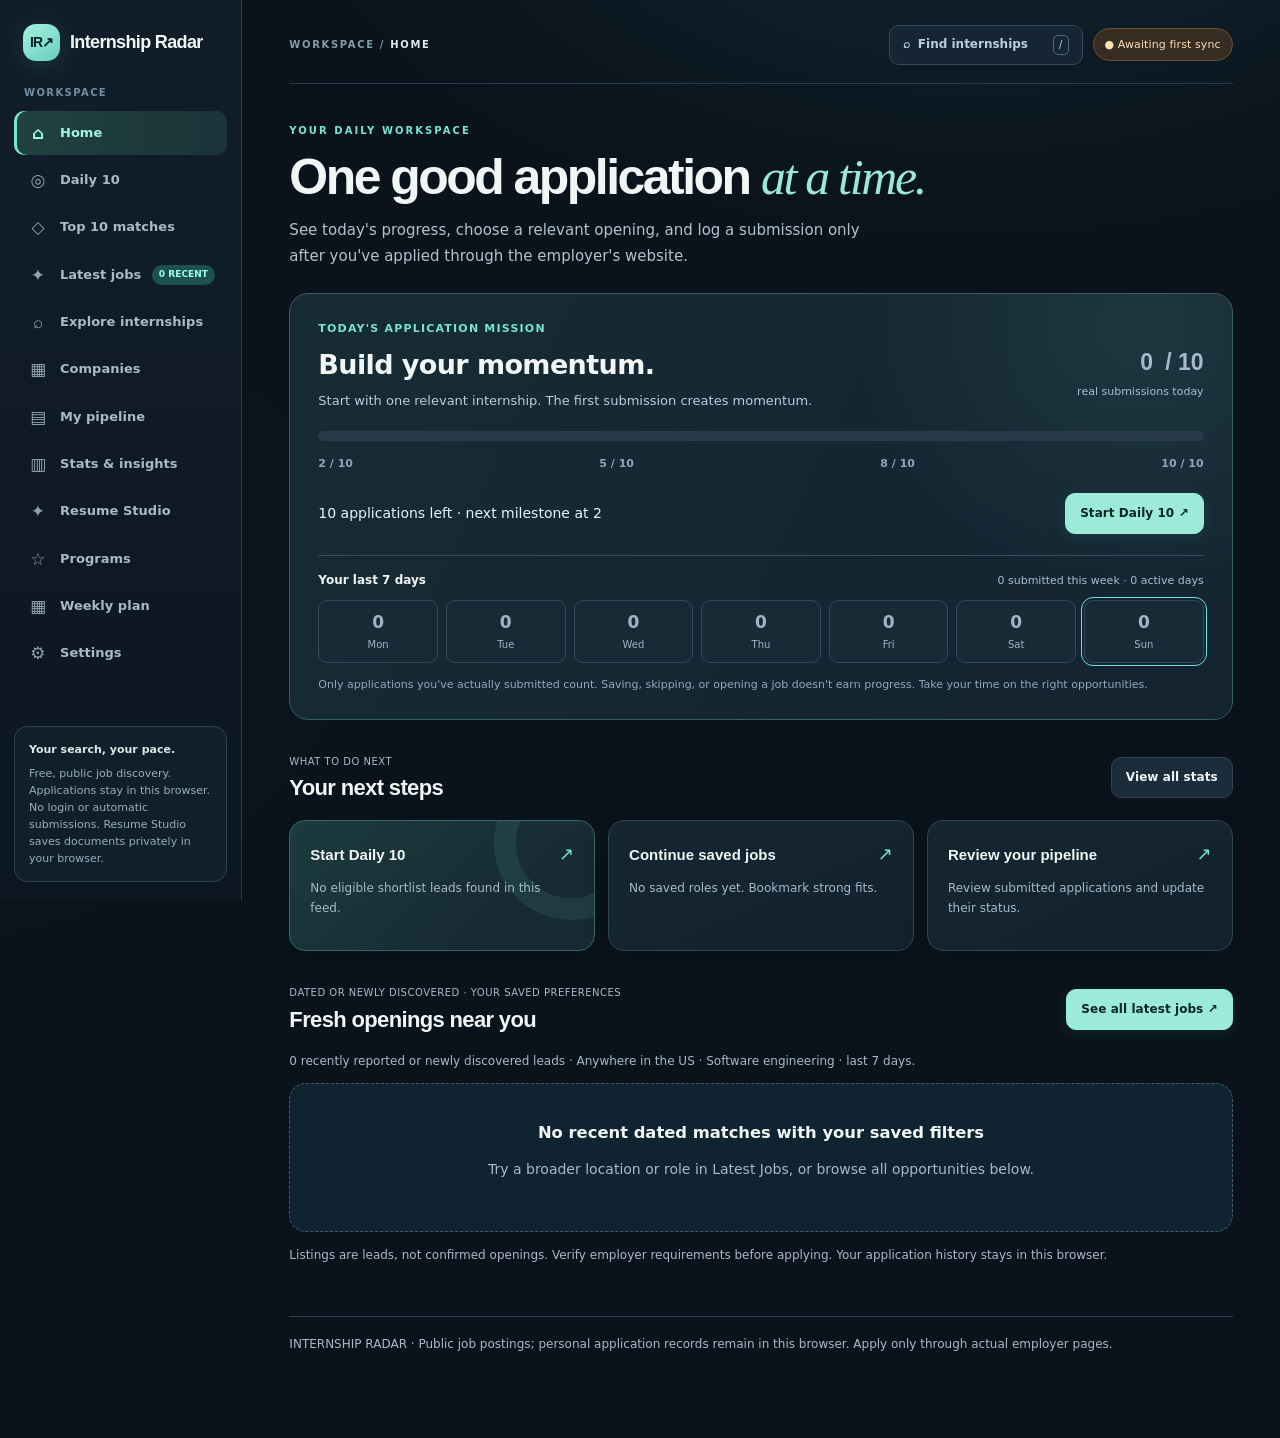
==== commit 8007945f: "Improve mobile navigation, focusable search and page hierarchy with new design system" ====
--- a/site/index.html
+++ b/site/index.html
@@ -2,7 +2,7 @@
 <html lang="en"><head>
 <meta charset="utf-8"><meta name="viewport" content="width=device-width, initial-scale=1">
 <meta name="referrer" content="strict-origin-when-cross-origin">
-<meta http-equiv="Content-Security-Policy" content="default-src 'none'; script-src 'self' 'unsafe-inline'; style-src 'unsafe-inline'; img-src 'none'; connect-src 'none'; font-src 'none'; object-src 'none'; base-uri 'none'; form-action 'none'">
+<meta http-equiv="Content-Security-Policy" content="default-src 'none'; script-src 'self' 'unsafe-inline'; style-src 'self' 'unsafe-inline'; img-src 'none'; connect-src 'none'; font-src 'none'; object-src 'none'; base-uri 'none'; form-action 'none'">
 <title>Internship Radar — Find your next opportunity</title>
 <script src="jobs.js"></script>
 <script src="progress.js"></script>
@@ -192,11 +192,13 @@
 .va-employer .va-link-arrow{color:var(--teal);font-size:15px;flex:none}
 .va-footnote{font-size:11px;color:var(--muted);margin:13px 0 0}
 @media(max-width:700px){.va-employers{grid-template-columns:1fr}.va-head{flex-direction:column}.va-summary{text-align:left}}
-</style></head>
-<body><div class="shell">
+</style>
+<link rel="stylesheet" href="./interface-refresh.css">
+</head>
+<body><a class="skip-link" href="#mainContent">Skip to content</a><div class="shell">
 <aside class="sidebar">
- <div class="brand"><div class="logo">IR↗</div><div>Internship Radar</div></div>
- <div><p class="sublabel">WORKSPACE</p><nav class="nav" aria-label="Main navigation">
+ <div class="brand"><div class="logo">IR↗</div><div>Internship Radar</div></div><button type="button" class="mobile-menu-toggle" id="mobileMenuToggle" aria-controls="workspaceNavigation" aria-expanded="false"><span aria-hidden="true">☰</span> Menu</button>
+ <div id="workspaceNavigation"><p class="sublabel">WORKSPACE</p><nav class="nav" aria-label="Main navigation">
  <button type="button" data-page="home" class="active" aria-current="page"><span class="ico" aria-hidden="true">⌂</span> Home</button>
  <button type="button" data-page="daily"><span class="ico" aria-hidden="true">◎</span> Daily 10</button>
  <button type="button" data-page="discover"><span class="ico" aria-hidden="true">◇</span> Top 10 matches</button>
@@ -211,7 +213,7 @@
  <button data-page="settings"><span class="ico">⚙</span> Settings</button></nav></div>
  <div class="aside-note"><strong>Your search, your pace.</strong>Free, public job discovery. Applications stay in this browser. No login or automatic submissions. Resume Studio saves documents privately in your browser.</div>
 </aside>
-<main class="main"><div class="topbar"><div class="crumb">WORKSPACE / <b id="crumb">HOME</b></div><span id="liveStatus" class="status warn">● Checking job feed</span></div>
+<main class="main" id="mainContent" tabindex="-1"><div class="topbar"><div class="crumb">WORKSPACE / <b id="crumb">HOME</b></div><div class="topbar-actions"><button id="quickFind" type="button" class="top-quick-search"><span>⌕ &nbsp;Find internships</span><kbd>/</kbd></button><span id="liveStatus" class="status warn">● Checking job feed</span></div></div>
 <section id="home" class="view active">
  <header class="intro home-intro"><div class="eyebrow">YOUR DAILY WORKSPACE</div><h1>One good application <span>at a time.</span></h1><p>See today's progress, choose a relevant opening, and log a submission only after you've applied through the employer's website.</p></header>
  <section class="momentum-panel" id="momentumPanel" aria-labelledby="momentumTitle">
@@ -400,7 +402,15 @@
  <div class="panel"><h3>Privacy</h3><p>No account, resume upload, form auto-filling, or automatic application submissions. Do not store passwords, confidential notes, or documents here. Local storage is not encrypted and can be read by extensions or other trusted scripts on this domain.</p><button class="btn btn-danger" id="clear">Clear application history</button></div></div>
 </section>
 <div class="footer">INTERNSHIP RADAR · Public job postings; personal application records remain in this browser. Apply only through actual employer pages.</div>
-</main></div><div class="toast" id="toast" role="status" aria-live="polite"></div>
+</main></div>
+<nav class="mobile-tabbar" aria-label="Quick navigation">
+ <button type="button" data-page="home" aria-current="page" class="active"><span aria-hidden="true">⌂</span><span>Home</span></button>
+ <button type="button" data-page="daily"><span aria-hidden="true">◎</span><span>Daily 10</span></button>
+ <button type="button" data-page="explore"><span aria-hidden="true">⌕</span><span>Explore</span></button>
+ <button type="button" data-page="pipeline"><span aria-hidden="true">▤</span><span>Pipeline</span></button>
+ <button type="button" id="mobileMore"><span aria-hidden="true">☷</span><span>More</span></button>
+</nav>
+<div class="toast" id="toast" role="status" aria-live="polite"></div>
 <script>
 (function(){
 "use strict";
@@ -413,6 +423,21 @@
 var employerRegistry=Array.isArray(feed.employer_registry)?feed.employer_registry:[],registryLimit=60;
 var jobs=Array.isArray(feed.jobs)?feed.jobs.filter(function(j){return j&&typeof j.id==="string"&&typeof j.title==="string"&&typeof j.company==="string";}):[];
 var records={}, goal=10, view="home", exploreLimit=25, companyLimit=60, exploreCompany="";
+function setMobileMenu(open){
+ var el=$("workspaceNavigation"),btn=$("mobileMenuToggle"),more=$("mobileMore");
+ if(!el||!btn)return;
+ el.classList.toggle("is-open",Boolean(open));
+ btn.setAttribute("aria-expanded",String(Boolean(open)));
+ btn.innerHTML=Boolean(open)?'<span aria-hidden="true">×</span> Close':'<span aria-hidden="true">☰</span> Menu';
+ if(more){more.classList.toggle("active",Boolean(open));more.setAttribute("aria-expanded",String(Boolean(open)));}
+}
+$("mobileMenuToggle").addEventListener("click",function(){setMobileMenu(!$("workspaceNavigation").classList.contains("is-open"));});
+$("mobileMore").addEventListener("click",function(){
+ var opening=!$("workspaceNavigation").classList.contains("is-open");
+ setMobileMenu(opening);
+ if(opening)$("mobileMenuToggle").focus();
+});
+
 try{var loaded=JSON.parse(localStorage.getItem(KEY)||"{}");if(loaded&&typeof loaded==="object"&&!Array.isArray(loaded))records=loaded;}catch(e){}
 try{var g=Number(JSON.parse(localStorage.getItem(SETTINGS)||"{}").dailyGoal);if(g>=1&&g<=30)goal=g;}catch(e){}
 function text(x){return String(x==null?"":x).replace(/[&<>"']/g,function(c){return {"&":"&amp;","<":"&lt;",">":"&gt;",'"':"&quot;","'":"&#39;"}[c];});}
@@ -423,6 +448,7 @@
 function setPage(v,saveHistory){
  if(!["home","daily","discover","recent","explore","companies","pipeline","insights","programs","plan","settings"].includes(v))v="home";
  view=v;
+ setMobileMenu(false);
  document.querySelectorAll(".view").forEach(function(x){x.classList.toggle("active",x.id===v);});
  document.querySelectorAll("[data-page]").forEach(function(x){
   var active=x.dataset.page===v;
@@ -436,6 +462,24 @@
  window.scrollTo(0,0);
 }
 document.querySelectorAll("[data-page]").forEach(function(b){b.addEventListener("click",function(){setPage(b.dataset.page);});});
+function focusInternshipSearch(){
+ setPage("explore");
+ $("exploreSearch").focus({preventScroll:true});
+}
+$("quickFind").addEventListener("click",focusInternshipSearch);
+document.addEventListener("keydown",function(e){
+ var target=e.target;
+ var editable=target&&(target.isContentEditable||/^(INPUT|TEXTAREA|SELECT)$/.test(target.tagName));
+ if(e.key==="Escape"&&$("workspaceNavigation").classList.contains("is-open")){setMobileMenu(false);$("mobileMenuToggle").focus();return;}
+ if(e.key==="/"&&!editable&&!e.ctrlKey&&!e.metaKey&&!e.altKey){
+  e.preventDefault();focusInternshipSearch();
+ }
+});
+document.addEventListener("click",function(e){
+ if(window.innerWidth>950||!$("workspaceNavigation").classList.contains("is-open"))return;
+ if(!e.target.closest(".sidebar")&&!e.target.closest("#mobileMore"))setMobileMenu(false);
+});
+
 $("homeLatest").onclick=function(){setPage("recent");};
 $("homeInsights").onclick=function(){setPage("insights");};
 $("home").addEventListener("click",function(e){
--- a/site/interface-refresh.css
+++ b/site/interface-refresh.css
@@ -0,0 +1,297 @@
+/* Internship Radar — Nightfall design refinement
+   Intent: calm, editorial, purposeful. No external fonts or tracking. */
+:root{
+  --bg:#0a121b;
+  --surface:#13212e;
+  --raised:#1b2c3a;
+  --border:#304353;
+  --text:#f1f6f5;
+  --muted:#a8bac8;
+  --teal:#78e4cf;
+  --accent:#9ac8fb;
+  --orange:#f1b989;
+  --display:"Avenir Next","Century Gothic","Gill Sans",sans-serif;
+  --ui:"Avenir Next","Trebuchet MS",system-ui,sans-serif;
+  color-scheme:dark;
+}
+html{scroll-behavior:smooth}
+body{
+  font-family:var(--ui);
+  font-size:14px;
+  line-height:1.55;
+  background:radial-gradient(ellipse 78% 39% at 76% -10%,rgba(49,106,114,.22),transparent 70%),
+    radial-gradient(ellipse 55% 35% at -10% 42%,rgba(30,77,89,.14),transparent 77%),var(--bg);
+}
+body:focus-within{scroll-behavior:auto}
+button,input,select{font-family:var(--ui)}
+::selection{background:#397e7b;color:#fff}
+.skip-link{
+  position:fixed;top:-80px;left:16px;z-index:1100;
+  background:var(--teal);color:#081923;padding:10px 18px;
+  border-radius:0 0 12px 12px;text-decoration:none;font-weight:800;
+}
+.skip-link:focus{top:0}
+.shell{grid-template-columns:242px minmax(0,1fr)}
+.sidebar{
+  background:linear-gradient(180deg,#111e2a,#0d1722 85%);
+  border-right:1px solid #2b3c49;
+  padding:24px 14px 18px;gap:24px;
+  overflow-y:auto;scrollbar-width:thin;scrollbar-color:#344b5c transparent;
+}
+.brand{
+  padding:0 9px;font-size:18px;letter-spacing:-.65px;
+  font-family:var(--display);font-weight:800;line-height:1.15;
+}
+.logo{
+  background:linear-gradient(145deg,#a6f2df,#66cebd);
+  color:#071f29;border-radius:13px;
+  box-shadow:0 5px 24px rgba(85,209,186,.15);
+  font-family:var(--display);font-size:14px;letter-spacing:-1px;flex:none;
+}
+.sublabel{color:#738da2;letter-spacing:1.4px;font-size:10px;margin:0 10px 10px}
+.nav{gap:3px}
+.nav button,.nav .resume-nav{
+  min-height:42px;padding:9px 12px;font-size:13px;
+  font-weight:590;letter-spacing:.03px;
+  border-radius:10px;transition:background .16s,color .16s;
+}
+.nav button.active{
+  background:linear-gradient(95deg,#21423f,#1b3339);
+  color:#a3f6e5;box-shadow:inset 3px 0 0 var(--teal);
+}
+.nav button:hover,.nav .resume-nav:hover{background:#1b3040;color:var(--text)}
+.nav .ico{opacity:.85;font-size:17px}
+.nav button.active .ico{opacity:1}
+.aside-note{
+  background:#111f2b;border-color:#2b414b;color:#96afbe;
+  border-radius:13px;font-size:11px;padding:14px;
+}
+.aside-note strong{color:#d6ebe8}
+.main{max-width:1470px;padding:25px clamp(22px,3.7vw,60px) 84px}
+.topbar{border-color:#293c4b;margin-bottom:39px;padding-bottom:18px}
+.crumb{color:#839dad;font-size:10px;letter-spacing:1.65px}
+.crumb b{color:#dcece9}
+.status{
+  background:#1b382e;border-color:#356554;color:#b2f0d7;
+  font-size:11px;letter-spacing:.1px;
+}
+.status.warn{color:#ffdfb4;background:#382d23}
+.topbar-actions{display:flex;align-items:center;gap:10px;flex-wrap:wrap}
+.top-quick-search{
+  display:inline-flex;align-items:center;gap:13px;justify-content:space-between;
+  min-width:194px;background:#152533;border:1px solid #344a58;
+  color:#bbced9;border-radius:10px;padding:9px 13px;
+  font-size:12px;font-weight:650;transition:border-color .15s,background .15s;
+}
+.top-quick-search:hover{border-color:#6bd5c4;background:#1a3140}
+.top-quick-search kbd{font-family:inherit;font-size:10px;color:#9db4bf;border:1px solid #526879;border-radius:5px;padding:1px 5px}
+.intro .eyebrow{
+  font-size:10px;font-weight:850;letter-spacing:2.05px;
+  color:var(--teal);
+}
+.intro h1{
+  font-family:var(--display);
+  font-size:clamp(38px,4.1vw,60px);font-weight:800;
+  letter-spacing:-2.5px;line-height:1.07;
+  text-wrap:balance;margin:13px 0 14px;
+}
+.intro h1 span{color:#9be8d9;font-family:Georgia,"Iowan Old Style",serif;font-style:italic;font-weight:500;letter-spacing:-2.3px}
+.intro p{color:#b1c3cd;font-size:15px;max-width:670px;line-height:1.7}
+.home-intro h1{font-size:clamp(36px,3.9vw,52px)}
+.home-intro{margin:0 0 22px}
+.home-intro p{max-width:600px}
+.panel,.job,.metric,.insights-metric,.home-task,.daily-item,.company-row{
+  box-shadow:0 10px 30px rgba(1,10,16,.10);
+}
+.panel,.metric,.insights-metric{border-color:#2c404f;border-radius:16px}
+.panel{padding:22px}
+.panel h3,.section-bar h2,.daily-topline h2,.insights-topline h2{
+  font-family:var(--display);letter-spacing:-.65px;
+}
+.section-bar h2{font-size:22px}
+.section-bar small{font-size:10px;letter-spacing:.5px}
+.section-bar{margin:30px 0 15px}
+.metric,.insights-metric{padding:20px 21px}
+.metric strong,.insights-metric strong{font-family:var(--display);font-weight:800}
+.metric strong{font-size:32px}
+.metric small{font-size:11px;letter-spacing:.35px}
+.btn{
+  display:inline-flex;align-items:center;justify-content:center;gap:5px;
+  border-radius:10px;min-height:39px;
+  font-size:12px;letter-spacing:.06px;
+  transition:background .16s,border-color .16s,transform .16s,box-shadow .16s;
+  text-decoration:none;white-space:normal;
+}
+.btn:hover{background:#223746;transform:translateY(-1px)}
+.btn-primary{
+  background:#9cebd9;color:#09252c;border-color:#9cebd9;
+  box-shadow:0 3px 16px rgba(57,187,167,.12);
+}
+.btn-primary:hover{background:#bcf8eb;color:#06242b;border-color:#bcf8eb;box-shadow:0 5px 20px rgba(57,187,167,.19)}
+.btn:active,.home-task:active{transform:translateY(0)}
+button:focus-visible,a:focus-visible,input:focus-visible,select:focus-visible,summary:focus-visible{
+  outline:2px solid #9beeda;outline-offset:3px;
+}
+input,select{background:#0d1b28;border-color:#3a4b59;border-radius:10px;min-height:43px}
+input::placeholder{color:#8299a9}
+input:focus,select:focus{border-color:#86ddcb;box-shadow:0 0 0 3px rgba(120,228,207,.11)}
+input[type=checkbox]{min-height:0}
+.home-actions{gap:13px}
+.home-task{
+  background:linear-gradient(155deg,#152631,#12212e);
+  border-radius:16px;border-color:#2d4852;
+  min-height:131px;padding:19px 20px;
+  position:relative;overflow:hidden;
+  transition:transform .2s,border-color .2s,background .2s,box-shadow .2s;
+}
+.home-task:first-child{background:linear-gradient(139deg,#1b3b3e,#172933 78%);border-color:#366965}
+.home-task:first-child::after{
+  content:"";position:absolute;width:110px;height:110px;border-radius:50%;
+  right:-54px;top:-55px;border:22px solid rgba(116,227,207,.09);pointer-events:none;
+}
+.home-task:hover,.home-task:focus-visible{
+  background:#1b3540;transform:translateY(-2px);border-color:#81cfc1;
+  box-shadow:0 14px 36px rgba(1,10,16,.21);
+}
+.home-task-top strong{font-size:15px;font-family:var(--display)}
+.home-task-top span{font-size:18px}
+.home-task>span:last-child{font-size:12px;line-height:1.6}
+.momentum-panel{
+  border:1px solid #36605f;background:
+  radial-gradient(circle at 91% 8%,rgba(105,218,192,.10),transparent 31%),
+  linear-gradient(116deg,#162c35,#142431 82%);
+  border-radius:19px;padding:26px 28px;
+}
+.momentum-panel h2{font-size:27px}
+.momentum-counter strong{font-family:var(--display);font-size:44px;color:#a3f1df}
+.momentum-track{background:#273c48;height:10px;margin:20px 0 14px}
+.momentum-fill{background:linear-gradient(90deg,#4cafa7,#a3f5da)}
+.momentum-day{background:#172b37;border-color:#324958}
+.momentum-day.active{background:#204e49;border-color:#4c9c8b}
+.momentum-week-wrap{border-color:#31505a}
+.hero,.latest-hero{border-radius:18px}
+.job{
+  border-radius:15px;background:#142431;
+  border-color:#304657;transition:transform .17s,border-color .17s,box-shadow .17s;
+}
+.job:hover{border-color:#69a89e;transform:translateY(-1px);box-shadow:0 13px 30px rgba(0,0,0,.22)}
+.job h3{font-size:17px;font-family:var(--display);font-weight:800;line-height:1.35;letter-spacing:-.25px}
+.job .company{color:#d0e0e3;font-size:12px}
+.job .desc{line-height:1.7;color:#a7bac7}
+.score{background:#1c3b38;border-color:#3b776b;color:#adefdd;font-size:11px}
+.tag{background:#1c3442;border-color:#355161;color:#c0dfe3;border-radius:7px}
+.home-lead{background:#142532;border-color:#2f4554;border-radius:13px}
+.home-lead:hover{border-color:#4c857f}
+.home-lead h3{font-family:var(--display);font-weight:750}
+.daily-preferences{background:linear-gradient(125deg,#162a35,#142430)}
+.daily-private{color:#a2f0dc}
+.daily-item{
+  box-shadow:none;background:#142532;border-color:#344a56;border-radius:13px;
+  padding:15px 14px;transition:background .15s,border .15s,transform .15s;
+}
+.daily-item.active{
+  background:linear-gradient(100deg,#1c4544,#1b323f);
+  border-color:#72d7c2;box-shadow:inset 3px 0 #9aebd7,0 10px 26px rgba(0,0,0,.08);
+}
+.daily-item:hover{background:#1d3441;transform:translateX(2px)}
+.daily-item strong{font-size:13px;line-height:1.55}
+.daily-item .daily-rank{font-family:var(--display);font-size:13px}
+.daily-list{scrollbar-width:thin;scrollbar-color:#516c76 transparent}
+.daily-focus{top:28px;background:linear-gradient(180deg,#152b37,#13212e 65%);border-color:#37626a}
+.daily-focus h2{font-family:var(--display);font-size:25px}
+.daily-focus-top{color:#a2ecd9}
+.daily-tags span{background:#1a3e40;color:#bdf6e6;border-color:#3e7270}
+.daily-confirm{background:#152a34;border-color:#40565b;padding:15px}
+.daily-confirm:focus-within{border-color:#85dec9}
+.daily-submit{min-height:49px;font-size:13px}
+.insights-metric{background:linear-gradient(155deg,#172936,#12202c)}
+.insights-bars{border-bottom:1px solid #385364}
+.insights-bar-fill{background:#65aba8}
+.company-row,.va-employer{transition:background .17s,border-color .17s,transform .17s}
+.company-row:hover,.va-employer:hover{transform:translateY(-1px);background:#1b303c}
+.empty{border-radius:17px;background:#102330;border-color:#41606b}
+.footer{margin-top:52px}
+.toast{background:#19483e;color:#e3fff6;border-color:#53b09b;border-radius:12px}
+.mobile-menu-toggle,.mobile-tabbar{display:none}
+.view.active{animation:page-in .28s ease-out both}
+@keyframes page-in{from{opacity:.35;transform:translateY(5px)}to{opacity:1;transform:none}}
+@media(max-width:1100px){
+  .daily-workspace{grid-template-columns:minmax(235px,.87fr) minmax(300px,1.4fr)}
+  .home-task{min-height:120px}
+}
+@media(max-width:950px){
+  .shell{grid-template-columns:1fr}
+  .sidebar{
+    position:sticky;top:0;z-index:70;height:auto;
+    overflow:visible;display:flex;flex-direction:row;align-items:center;
+    justify-content:space-between;gap:10px;padding:12px 17px;
+    border-right:0;border-bottom:1px solid #2d4853;
+    background:rgba(13,25,36,.97);
+    backdrop-filter:blur(18px);
+  }
+  .sidebar .brand{padding:0;font-size:16px}
+  .sidebar .logo{width:34px;height:34px;font-size:12px}
+  #workspaceNavigation{
+    display:none;position:absolute;top:calc(100% + 1px);left:0;right:0;
+    max-height:calc(100vh - 126px);overflow:auto;
+    background:#101f2a;border-bottom:1px solid #426069;
+    padding:12px 17px 16px;box-shadow:0 22px 44px rgba(0,8,12,.4);
+  }
+  #workspaceNavigation.is-open{display:block}
+  #workspaceNavigation .sublabel{display:block;margin:3px 5px 10px}
+  #workspaceNavigation .nav{display:grid;grid-template-columns:repeat(2,minmax(0,1fr));gap:7px;overflow:visible}
+  .nav button,.nav .resume-nav{font-size:12px;white-space:normal;min-height:47px;padding:12px}
+  .aside-note{display:none}
+  .mobile-menu-toggle{
+    display:inline-flex;align-items:center;gap:7px;border-radius:10px;
+    border:1px solid #42606a;color:#d7ece8;background:#192f3a;
+    padding:8px 13px;min-height:36px;font-size:12px;font-weight:750;
+  }
+  .main{padding:25px 20px 104px}
+  .topbar{margin-bottom:28px}
+  .mobile-tabbar{
+    display:flex;position:fixed;bottom:0;left:0;right:0;z-index:75;
+    background:rgba(14,28,40,.98);border-top:1px solid #33515b;
+    box-shadow:0 -5px 30px rgba(0,0,0,.23);
+    padding:7px 10px calc(7px + env(safe-area-inset-bottom));gap:5px;
+  }
+  .mobile-tabbar button{
+    min-width:0;flex:1;display:flex;flex-direction:column;align-items:center;
+    justify-content:center;gap:2px;
+    border:0;border-radius:11px;background:transparent;color:#a6bac7;
+    padding:5px 2px;min-height:45px;font-size:10px;font-weight:650;
+  }
+  .mobile-tabbar button span:first-child{font-size:19px;line-height:1.05}
+  .mobile-tabbar button.active{background:#20443f;color:#b5f5e5}
+  .mobile-tabbar button:focus-visible{outline-offset:-2px}
+  .daily-workspace{grid-template-columns:1fr}
+  .daily-list{max-height:330px}
+  .daily-focus{position:static}
+}
+@media(max-width:650px){
+  .main{padding:20px 16px 110px}
+  .topbar{margin-bottom:24px;gap:8px}
+  .topbar-actions{width:100%;justify-content:space-between}
+  .top-quick-search{min-width:0;flex:1;padding:8px 12px}
+  .top-quick-search kbd{display:none}
+  .status{font-size:10px;padding:6px 9px}
+  .intro h1{font-size:clamp(32px,9vw,42px);letter-spacing:-1.8px}
+  .intro h1 span{letter-spacing:-1.2px}
+  .intro p{font-size:13px}
+  .momentum-panel{padding:18px;border-radius:16px}
+  .momentum-panel h2{font-size:21px}
+  .momentum-counter strong{font-size:31px}
+  .metric,.insights-metric{padding:16px 14px}
+  .metric strong{font-size:26px}
+  .home-task{min-height:101px}
+  .job{padding:17px}
+  .panel{padding:18px}
+  .daily-focus h2{font-size:22px}
+  .latest-hero{padding:20px}
+  .section-bar h2{font-size:20px}
+  .nav .ico{font-size:15px}
+}
+@media(prefers-reduced-motion:reduce){
+  html{scroll-behavior:auto}
+  *,*::before,*::after{animation-duration:.01ms!important;transition-duration:.01ms!important;scroll-behavior:auto!important}
+}
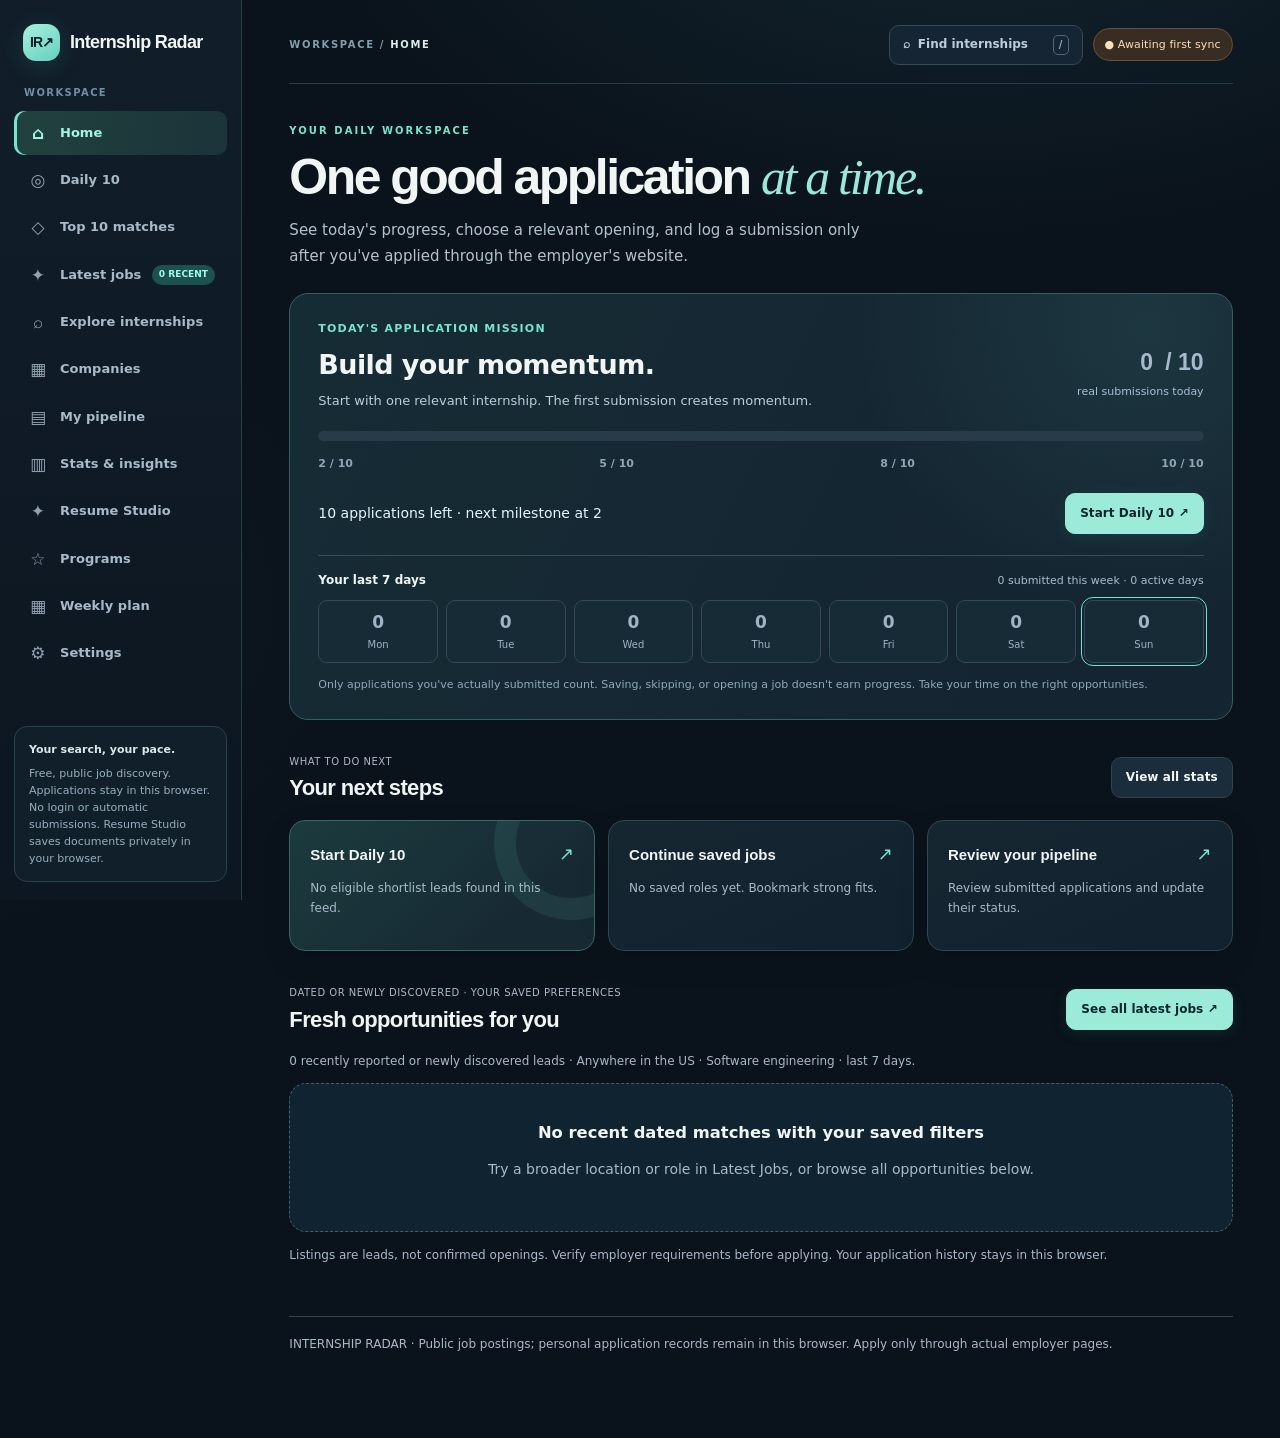
==== commit a8a22094: "Simplify job card relevance, clarify nationwide freshness, and reset Explore filters" ====
--- a/site/index.html
+++ b/site/index.html
@@ -230,7 +230,7 @@
   <button type="button" class="home-task" data-home-target="pipeline"><span class="home-task-top"><strong>Continue saved jobs</strong><span aria-hidden="true">↗</span></span><span id="homeSavedCount">Your saved queue appears here.</span></button>
   <button type="button" class="home-task" data-home-target="pipeline"><span class="home-task-top"><strong>Review your pipeline</strong><span aria-hidden="true">↗</span></span><span id="homeReviewCount">Keep application outcomes current.</span></button>
  </div>
- <div class="section-bar"><div><small>DATED OR NEWLY DISCOVERED · YOUR SAVED PREFERENCES</small><h2>Fresh openings near you</h2></div><button class="btn btn-primary" id="homeLatest" type="button">See all latest jobs ↗</button></div>
+ <div class="section-bar"><div><small>DATED OR NEWLY DISCOVERED · YOUR SAVED PREFERENCES</small><h2>Fresh opportunities for you</h2></div><button class="btn btn-primary" id="homeLatest" type="button">See all latest jobs ↗</button></div>
  <p id="homeRecentLabel" class="muted" style="font-size:12px;margin:0 0 12px">Finding the newest dated internships in your preferred locations.</p>
  <div id="homeRecentList" class="jobs"></div>
  
@@ -315,7 +315,7 @@
  <p class="va-footnote">Failed feeds don't mean an employer stopped hiring. Community-feed leads may appear independently. Always confirm deadlines on employer sites.</p>
 </details>
 <div class="section-bar"><div><h2>All matching internships</h2><small id="exploreCoverage">Nationwide coverage loading…</small></div><small id="exploreSourceHealth">Checking sources</small></div>
-<div class="row" style="margin-bottom:12px"><button class="btn" id="exploreCompanyClear" type="button" style="display:none">Clear company filter ×</button></div>
+<div class="row explore-shortcuts"><button class="btn" id="exploreCompanyClear" type="button" style="display:none">Clear company filter ×</button><button class="btn" id="exploreReset" type="button">↻ Reset search filters</button></div>
 <div class="filters"><input id="exploreSearch" placeholder="Search role, company, location…" aria-label="Search internships"><select id="exploreLocation"><option value="all">Nationwide · DMV first</option><option value="virginia">Virginia only</option><option value="dmv">DC metro</option><option value="maryland">Maryland only</option><option value="outside">Outside DC metro</option><option value="remote">Remote</option></select><select id="exploreRole"><option value="all">All technical roles</option><option value="swe">Software development</option><option value="cloud">Cloud / platform</option><option value="ai">AI / data</option></select></div>
 <div class="filters" style="grid-template-columns:1fr 1fr"><select id="exploreAge" aria-label="Filter by listing date"><option value="all">Any listing date</option><option value="today">First seen today</option><option value="3">First seen in last 3 days</option><option value="7">First seen in last 7 days</option><option value="30">First seen in last 30 days</option></select><select id="exploreStatus" aria-label="Filter by application status"><option value="new">Not yet applied</option><option value="all">All statuses (including applied)</option><option value="saved">Saved only</option><option value="applied">Applied / later</option></select></div>
 <div class="filter-extra">
@@ -397,7 +397,7 @@
  <div class="plan"><div class="panel"><h3>Monday — Academics</h3><p>Work on the closest assignment or exam before extra projects.</p></div><div class="panel"><h3>Tuesday — Deep work</h3><p>Use a campus gap for one focused study block, then movement or recovery.</p></div><div class="panel"><h3>Wednesday — Java and DSA</h3><p>Implement an unfamiliar problem independently and explain the complexity.</p></div><div class="panel"><h3>Thursday — Applications</h3><p>Review eligibility and submit accurate, targeted applications.</p></div><div class="panel"><h3>Friday — Review</h3><p>Catch up on classwork or learn one small cloud topic.</p></div><div class="panel"><h3>Weekend — Reset</h3><p>Make space for friends, rest, fitness, and planning your next week.</p></div></div></section>
 <section id="settings" class="view"><header class="intro"><div class="eyebrow">DATA & PREFERENCES</div><h1>Your search, <span>your settings.</span></h1><p>Change your daily goal, inspect job-refresh health, and back up your browser-local applications.</p></header>
  <div class="settings-grid"><div class="panel"><h3>Daily application target</h3><p>Choose a practical target. Ten a day is ambitious alongside a heavy class schedule.</p><div class="field"><input type="number" id="goalInput" min="1" max="30"><button class="btn btn-primary" id="saveGoal">Save goal</button></div></div>
- <div class="panel"><h3>Job feed status</h3><p id="feedHealth">Awaiting first deployment and employer sync.</p><p style="font-size:12px">A GitHub Actions workflow attempts to refresh public listings daily. Some job boards may be unavailable.</p></div>
+ <div class="panel"><h3>Job feed status</h3><p id="feedHealth">Awaiting first deployment and employer sync.</p><p style="font-size:12px">The public job refresh runs about every four hours; scheduled runs can be delayed. Some job boards may be unavailable.</p></div>
  <div class="panel"><h3>Backup and restore</h3><p>Your status data is kept in this browser, not sent to GitHub or synced with other devices. Clearing browser data may erase it.</p><div class="actions"><button class="btn" id="exportJson">Export JSON</button><button class="btn" id="exportCsv">Export CSV</button><label class="btn" for="importJson" style="cursor:pointer">Import backup</label><input type="file" id="importJson" accept=".json,application/json" style="display:none"></div></div>
  <div class="panel"><h3>Privacy</h3><p>No account, resume upload, form auto-filling, or automatic application submissions. Do not store passwords, confidential notes, or documents here. Local storage is not encrypted and can be read by extensions or other trusted scripts on this domain.</p><button class="btn btn-danger" id="clear">Clear application history</button></div></div>
 </section>
@@ -516,8 +516,8 @@
 function maryland(j){return /\b(maryland|MD|bethesda|rockville|silver spring|gaithersburg|college park|hyattsville|baltimore|frederick)\b/i.test(j.location||"");}
 function visible(){var q=$("search").value.toLowerCase().trim(),loc=$("location").value,role=$("role").value;
 return jobs.filter(function(j){var t=j.title.toLowerCase();if(records[j.id]&&["skipped","applied","oa","interview","offer","rejected"].indexOf(records[j.id].status)>=0)return false;if(q&&(j.company+" "+j.title+" "+j.location+" "+(j.matched_skills||[]).join(" ")).toLowerCase().indexOf(q)<0)return false;if(loc==="dmv"&&!local(j))return false;if(loc==="virginia"&&!virginia(j))return false;if(loc==="maryland"&&!maryland(j))return false;if(loc==="outside"&&local(j))return false;if(loc==="remote"&&!/remote/i.test(j.location))return false;if(role==="swe"&&!/software|developer|front.?end|back.?end|full.?stack/.test(t))return false;if(role==="cloud"&&!/cloud|platform|devops|infrastructure|sre/.test(t))return false;if(role==="ai"&&!/data|ai\b|machine learning|artificial intelligence/.test(t))return false;return true;});}
-function jobMarkup(j){var r=records[j.id]||{},href=link(j.url),tags=(j.matched_skills||[]).slice(0,5).map(function(x){return '<span class="tag">'+text(x)+'</span>';}).join(""),warnings=(j.eligibility_notes||[]).map(function(x){return '<span class="tag warn">'+text(x)+'</span>';}).join("");
-return '<article class="job"><div class="job-head"><div><h3>'+text(j.title)+'</h3><div class="company">'+text(j.company)+' · '+text(j.location||"Location unspecified")+' · '+text(j.source||"Employer")+(j.posted?' · Reported '+text(j.posted):'')+'</div></div><span class="score">'+(Number(j.score)||0)+' match</span></div><p class="desc">'+text(j.description||"Open the job posting for requirements and details.")+'</p><div class="tags">'+(local(j)?'<span class="tag">DMV priority</span>':'')+(j.discovered_on===today()?'<span class="tag fresh-tag">NEW TODAY · discovered</span>':j.discovered_on?'<span class="tag fresh-tag">Discovered '+text(j.discovered_on)+'</span>':'')+(j.job_description&&j.job_description.length>300?'<span class="tag">Full job description ready</span>':'')+(j.community?'<span class="tag warn">Community lead · verify open</span>':'')+tags+warnings+'</div><div class="actions">'+(href?'<a class="btn btn-primary" href="'+text(href)+'" target="_blank" rel="noopener noreferrer">Employer posting ↗</a>':"")+'<a class="btn" data-enhance="'+text(j.id)+'" href="./resume-studio.html?job='+encodeURIComponent(j.id)+'">✦ Enhance resume</a><button class="btn" data-job="'+text(j.id)+'" data-action="saved">'+(r.status==="saved"?"★ Saved":"☆ Save")+'</button><button class="btn" data-job="'+text(j.id)+'" data-action="applied">✓ I applied</button><button class="btn" data-job="'+text(j.id)+'" data-action="skipped">Skip</button></div></article>';}
+function jobMarkup(j){var r=records[j.id]||{},href=link(j.url),tags=(j.matched_skills||[]).slice(0,3).map(function(x){return '<span class="tag">'+text(x)+'</span>';}).join(""),warnings=(j.eligibility_notes||[]).map(function(x){return '<span class="tag warn">'+text(x)+'</span>';}).join("");
+return '<article class="job"><div class="job-head"><div><h3>'+text(j.title)+'</h3><div class="company">'+text(j.company)+' · '+text(j.location||"Location unspecified")+' · '+text(j.source||"Employer")+(j.posted?' · Reported '+text(j.posted):'')+'</div></div><span class="score">'+(local(j)?'DMV PICK':'TECH LEAD')+'</span></div><p class="desc">'+text(j.description||"Open the job posting for requirements and details.")+'</p><div class="tags">'+(local(j)?'<span class="tag">DMV priority</span>':'')+(j.discovered_on===today()?'<span class="tag fresh-tag">NEW TODAY · discovered</span>':j.discovered_on?'<span class="tag fresh-tag">Discovered '+text(j.discovered_on)+'</span>':'')+(j.job_description&&j.job_description.length>300?'<span class="tag">Full job description ready</span>':'')+(j.community?'<span class="tag warn">Community lead · verify open</span>':'')+tags+warnings+'</div><div class="actions">'+(href?'<a class="btn btn-primary" href="'+text(href)+'" target="_blank" rel="noopener noreferrer">Employer posting ↗</a>':"")+'<a class="btn" data-enhance="'+text(j.id)+'" href="./resume-studio.html?job='+encodeURIComponent(j.id)+'">✦ Enhance resume</a><button class="btn" data-job="'+text(j.id)+'" data-action="saved">'+(r.status==="saved"?"★ Saved":"☆ Save")+'</button><button class="btn" data-job="'+text(j.id)+'" data-action="applied">✓ I applied</button><button class="btn" data-job="'+text(j.id)+'" data-action="skipped">Skip</button></div></article>';}
 function renderDiscover(){var sorted=visible();var selected=sorted.slice(0,10);$("showMore").textContent="Explore all ("+jobs.length+")";$("filterFeedback").textContent=sorted.length+" matching unreviewed roles · "+$("location").options[$("location").selectedIndex].textContent+" · "+(feed.responsive_boards||0)+" monitored boards responding. Filters only cover monitored boards.";if(!feed.generated_at){$("jobList").innerHTML='<div class="empty"><h3>Waiting for first job refresh</h3><p>The daily GitHub Actions workflow must run successfully to populate this feed. You can still track earlier applications under My pipeline.</p></div>';return;}
 $("jobList").innerHTML=selected.length?selected.map(jobMarkup).join(""):'<div class="empty"><h3>No matching internships in this feed</h3><p>This does not mean Virginia has no openings. Clear the search and role filters or explore the employer boards below.</p></div>';}
 // The same job card appears in Top 10, Explore, recent discoveries and
@@ -632,6 +632,15 @@
 });
 $("exploreLoadMore").onclick=function(){exploreLimit+=25;renderExplore();};
 $("exploreCompanyClear").onclick=function(){exploreCompany="";exploreLimit=25;renderExplore();};
+$("exploreReset").onclick=function(){
+ exploreCompany="";exploreLimit=25;
+ $("exploreSearch").value="";$("exploreLocation").value="all";$("exploreRole").value="swe";
+ $("exploreAge").value="all";$("exploreStatus").value="new";$("exploreCity").value="";
+ $("exploreKeywords").value="";$("exploreSort").value="newest";
+ saveExplorePreferences();renderExplore();
+ $("exploreSearch").focus({preventScroll:true});
+ notify("Search filters reset.");
+};
 // Pass this exact posting to the Resume Studio on click (no resume data travels here).
 document.addEventListener("click",function(e){
  const a=e.target.closest("a[data-enhance]");if(!a)return;
@@ -732,7 +741,7 @@
  $("recentLoadMore").style.display=recentLimit<matches.length?"inline-block":"none";
  $("recentJobList").innerHTML=matches.length?matches.slice(0,recentLimit).map(jobMarkup).join(""):
   '<div class="empty"><h3>No recently dated matches yet</h3><p>Choose a longer time range or wider location. We only label jobs recent when the source provides a date or the app has a verified discovery date.</p></div>';
- $("recentNote").textContent=matches.length?"From 9 public feeds and employer boards · Dates reflect the original source or first discovery":"Try Last 30 days for more options";
+ $("recentNote").textContent=matches.length?"From "+(feed.community_sources_ok||[]).length+" responding discovery feeds plus employer boards · Dates reflect source reports or first discovery":"Try Last 30 days for more options";
 }
 ["recentLocation","recentRole","recentDays","recentCity"].forEach(id=>{
  $(id).addEventListener(id==="recentCity"?"input":"change",()=>{recentLimit=20;storeRecentPrefs();renderRecent();renderHomeRecent();});
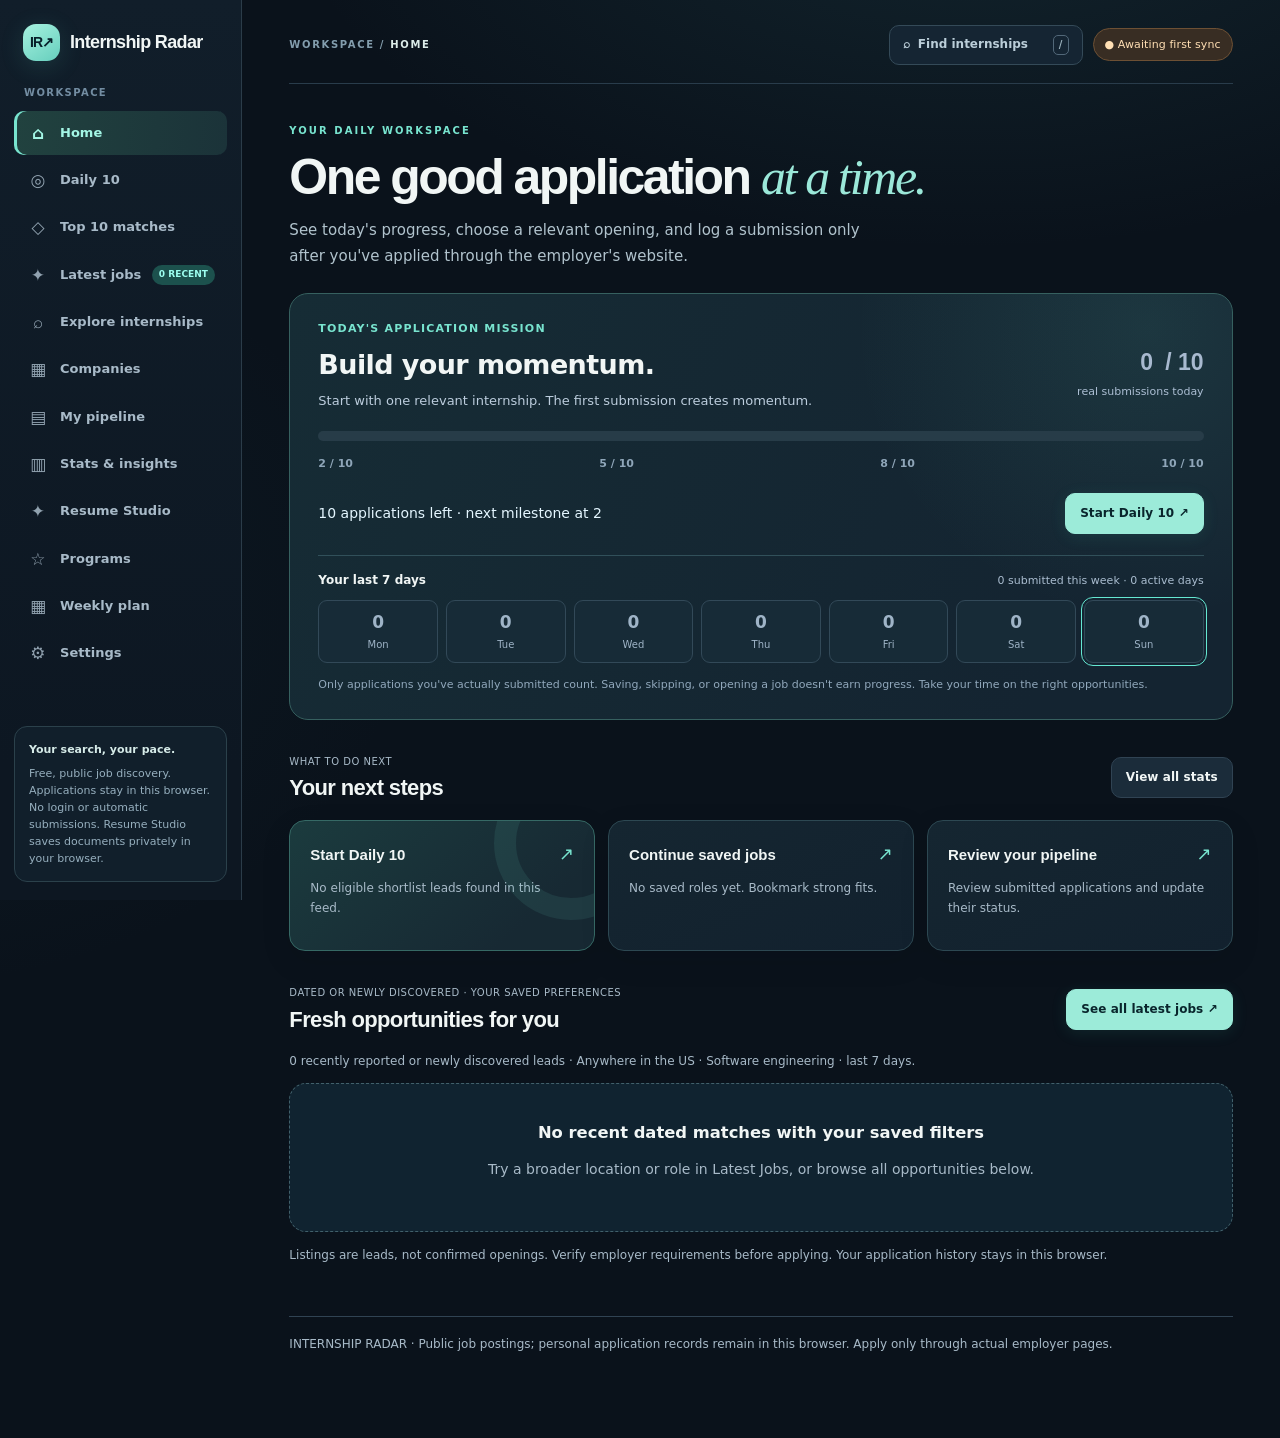
==== commit df586699: "Display explainable fit and eligibility details on internship cards" ====
--- a/site/index.html
+++ b/site/index.html
@@ -2,12 +2,13 @@
 <html lang="en"><head>
 <meta charset="utf-8"><meta name="viewport" content="width=device-width, initial-scale=1">
 <meta name="referrer" content="strict-origin-when-cross-origin">
-<meta http-equiv="Content-Security-Policy" content="default-src 'none'; script-src 'self' 'unsafe-inline'; style-src 'self' 'unsafe-inline'; img-src 'none'; connect-src 'none'; font-src 'none'; object-src 'none'; base-uri 'none'; form-action 'none'">
+<meta http-equiv="Content-Security-Policy" content="default-src 'none'; script-src 'self' 'unsafe-inline'; style-src 'self' 'unsafe-inline'; img-src 'none'; connect-src 'self'; font-src 'none'; object-src 'none'; base-uri 'none'; form-action 'none'">
 <title>Internship Radar — Find your next opportunity</title>
 <script src="jobs.js"></script>
 <script src="progress.js"></script>
 <script src="insights.js"></script>
 <script src="daily-queue.js"></script>
+<script src="job-intelligence.js"></script>
 <style>
 :root{color-scheme:dark;--bg:#090f1e;--surface:#111c30;--raised:#18263d;--border:#2a3850;--text:#f0f5ff;--muted:#9babc1;--teal:#53e2cb;--accent:#7e9dff;--orange:#ffb46a}
 *{box-sizing:border-box}body{margin:0;background:var(--bg);color:var(--text);font:15px/1.5 system-ui,-apple-system,BlinkMacSystemFont,"Segoe UI",sans-serif}button,input,select{font:inherit}button{cursor:pointer}a{color:inherit}.shell{display:grid;grid-template-columns:235px minmax(0,1fr);min-height:100vh}.sidebar{background:#0e192b;border-right:1px solid var(--border);padding:27px 17px;display:flex;flex-direction:column;gap:28px;position:sticky;top:0;height:100vh}.brand{display:flex;align-items:center;gap:10px;font-size:19px;font-weight:850;letter-spacing:-.8px}.logo{background:var(--teal);color:#061522;display:grid;place-items:center;width:37px;height:37px;border-radius:11px;font-size:18px}.sublabel{color:var(--muted);font-size:10px;letter-spacing:1.8px;text-transform:uppercase;font-weight:800;margin:0 10px 10px}.nav{display:grid;gap:5px}.nav button{width:100%;border:0;background:transparent;color:var(--muted);text-align:left;border-radius:11px;padding:12px;display:flex;gap:10px;align-items:center}.nav button.active,.nav button:hover{background:#1d324a;color:var(--teal)}.nav .ico{font-size:16px;width:24px;text-align:center}.nav .resume-nav{display:flex;gap:10px;align-items:center;text-decoration:none;color:var(--muted);border-radius:11px;padding:12px;width:100%;font-size:15px}.nav .resume-nav:hover{background:#1d324a;color:var(--teal)}.aside-note{margin-top:auto;border:1px solid var(--border);border-radius:13px;padding:14px;background:var(--surface);color:var(--muted);font-size:12px}.aside-note strong{display:block;color:#c8d8ff;margin-bottom:7px}.main{max-width:1420px;width:100%;padding:27px clamp(18px,3.5vw,56px) 80px;margin:0 auto}.topbar{display:flex;justify-content:space-between;align-items:center;gap:10px;border-bottom:1px solid var(--border);padding-bottom:20px;margin-bottom:34px}.crumb{font-size:11px;font-weight:850;letter-spacing:1.6px;color:var(--muted)}.crumb b{color:var(--teal)}.status{border:1px solid #315445;background:#183227;color:#b3f5cf;font-size:12px;padding:7px 11px;border-radius:30px}.status.warn{background:#352b1e;color:#ffd9a8;border-color:#6d5034}.intro .eyebrow{color:var(--teal);font-size:12px;font-weight:850;letter-spacing:1.8px}.intro h1{font-size:clamp(32px,5vw,54px);letter-spacing:-2px;line-height:1.08;margin:12px 0}.intro h1 span{color:var(--teal)}.intro p{font-size:16px;max-width:650px;color:var(--muted);margin:0 0 24px}.hero{background:linear-gradient(115deg,#183553,#172943 65%,#182440);border:1px solid #375572;padding:24px;border-radius:18px;display:flex;align-items:center;justify-content:space-between;gap:20px;margin:0 0 22px}.hero h2{margin:5px 0 7px;font-size:22px;letter-spacing:-.5px}.hero p{color:#bdc9da;margin:0;max-width:650px}.hero small{color:var(--teal);letter-spacing:1.2px;font-weight:800}.btn{border:1px solid var(--border);border-radius:9px;padding:10px 14px;background:var(--raised);color:var(--text);font-weight:700}.btn:hover{border-color:var(--teal)}.btn-primary{background:var(--teal);border-color:var(--teal);color:#071f27}.btn-danger{border-color:#794d5c;color:#ffb6be}.metrics{display:grid;grid-template-columns:repeat(4,minmax(0,1fr));gap:13px;margin:22px 0 32px}.metric{background:var(--surface);border:1px solid var(--border);border-radius:14px;padding:18px}.metric small{color:var(--muted);font-size:12px}.metric strong{display:block;font-size:29px;letter-spacing:-1px;margin:5px 0}.metric .hint{color:var(--muted);font-size:11px}.section-bar{display:flex;align-items:center;justify-content:space-between;gap:12px;margin:30px 0 17px}.section-bar h2{font-size:24px;letter-spacing:-.7px;margin:0}.section-bar small{color:var(--muted)}.filters{display:grid;grid-template-columns:2fr 1fr 1fr;gap:10px;margin-bottom:18px}input,select{border:1px solid var(--border);border-radius:10px;background:#111e33;color:var(--text);padding:11px 13px;width:100%;outline:none;min-width:0}input:focus,select:focus{border-color:var(--teal);box-shadow:0 0 0 2px #53e2cb22}input::placeholder{color:#8392a9}.jobs{display:grid;gap:11px}.job{background:var(--surface);border:1px solid var(--border);padding:21px;border-radius:15px}.job:hover{border-color:#4d607c}.job-head{display:flex;align-items:start;justify-content:space-between;gap:10px}.job h3{margin:0 0 4px;font-size:18px}.job .company{font-size:13px;color:#b6c5d6}.score{white-space:nowrap;border-radius:30px;background:#173c3b;border:1px solid #32665d;color:var(--teal);padding:5px 10px;font-size:12px;font-weight:800}.desc{font-size:13px;color:var(--muted);margin:12px 0;line-height:1.65}.tags{display:flex;flex-wrap:wrap;gap:6px;margin-bottom:14px}.tag{border:1px solid #344960;color:#b5d9e4;background:#162a40;border-radius:6px;padding:3px 8px;font-size:11px}.tag.warn{color:#ffcc91;border-color:#705139}.actions{display:flex;gap:7px;flex-wrap:wrap}.actions .btn{font-size:12px;padding:8px 11px}.empty{border:1px dashed #496079;background:#0e1b2d;border-radius:15px;padding:36px;text-align:center;color:var(--muted)}.empty h3{margin:0 0 8px;color:var(--text)}.view{display:none}.view.active{display:block}.panel{background:var(--surface);border:1px solid var(--border);border-radius:14px;padding:20px;margin-bottom:14px}.panel h3{margin:0 0 9px}.panel p,.muted{color:var(--muted)}.panel p{margin:5px 0 14px}.panel-row{display:flex;justify-content:space-between;align-items:center;gap:12px;padding:14px 0;border-bottom:1px solid var(--border)}.panel-row:last-child{border-bottom:0}.panel-row small{display:block;color:var(--muted);margin-top:4px}.panel-row select{max-width:180px}.manual{display:grid;grid-template-columns:1fr 1.5fr 1.5fr 170px auto;gap:8px;margin-top:14px}.manual-date{display:grid;gap:4px;font-size:11px;color:var(--muted)}.manual-date input{padding:7px 8px;font-size:12px}.programs{display:grid;grid-template-columns:repeat(2,minmax(0,1fr));gap:12px}.program small{color:var(--teal);font-weight:800;letter-spacing:1px}.program a{display:inline-block;margin-top:8px;color:var(--teal);font-weight:750}.plan{display:grid;grid-template-columns:repeat(2,minmax(0,1fr));gap:12px}.settings-grid{display:grid;grid-template-columns:repeat(2,minmax(0,1fr));gap:12px}.companies-list{display:grid;grid-template-columns:repeat(2,minmax(0,1fr));gap:10px}.company-row{width:100%;display:flex;align-items:center;justify-content:space-between;gap:10px;text-align:left;border:1px solid var(--border);border-radius:12px;background:var(--surface);color:var(--text);padding:14px;min-height:67px}.company-row:hover,.company-row:focus-visible{border-color:var(--teal);outline:0}.company-meta{font-size:12px;color:var(--muted)}.settings-grid .panel{margin:0}.setup-info{border:1px solid #55503b;color:#e8d6aa;background:#2a271c;border-radius:12px;padding:13px;font-size:12px;margin:12px 0}.field{display:flex;gap:8px;align-items:center}.field input{max-width:100px}.footer{border-top:1px solid var(--border);color:var(--muted);margin-top:35px;padding-top:18px;font-size:12px}.toast{position:fixed;bottom:22px;right:22px;padding:13px 18px;background:#1c433d;border:1px solid #3e8c7d;border-radius:10px;color:#d5fff3;box-shadow:0 15px 35px #0005;display:none;z-index:99}.toast.show{display:block}
@@ -192,6 +193,7 @@
 .va-employer .va-link-arrow{color:var(--teal);font-size:15px;flex:none}
 .va-footnote{font-size:11px;color:var(--muted);margin:13px 0 0}
 @media(max-width:700px){.va-employers{grid-template-columns:1fr}.va-head{flex-direction:column}.va-summary{text-align:left}}
+.intelligence-review{margin:10px 0 15px;padding:11px 13px;border:1px solid var(--border);border-radius:10px;background:var(--raised);font-size:12px}.intelligence-review summary{cursor:pointer;color:var(--teal);font-weight:750}.intelligence-review p{margin:7px 0;color:var(--muted)}.intelligence-review .intelligence-alert{color:#ffb5bd}.intelligence-review .intelligence-caution{color:#ffcb8b}
 </style>
 <link rel="stylesheet" href="./interface-refresh.css">
 </head>
@@ -328,6 +330,8 @@
  <p id="exploreFreshHint" class="muted" style="font-size:12px;margin:0 0 12px">Checking when these internships first entered the catalog.</p>
  <div id="exploreFreshList" class="jobs"></div>
  <div class="actions" style="margin-top:13px">
+  <button class="btn btn-primary" type="button" id="checkFeedNow">Check published feed</button>
+  <span class="muted" id="feedCheckResult" role="status" aria-live="polite" style="font-size:11px;align-self:center"></span>
   <a class="btn" href="https://joinhandshake.com/students/whos-hiring/" target="_blank" rel="noopener noreferrer">Browse Handshake ↗</a>
   <a class="btn" href="https://app.joinhandshake.com/" target="_blank" rel="noopener noreferrer">Handshake student login ↗</a>
   <span class="muted" style="font-size:11px;align-self:center">Private Handshake results aren't collected automatically.</span>
@@ -516,7 +520,8 @@
 function maryland(j){return /\b(maryland|MD|bethesda|rockville|silver spring|gaithersburg|college park|hyattsville|baltimore|frederick)\b/i.test(j.location||"");}
 function visible(){var q=$("search").value.toLowerCase().trim(),loc=$("location").value,role=$("role").value;
 return jobs.filter(function(j){var t=j.title.toLowerCase();if(records[j.id]&&["skipped","applied","oa","interview","offer","rejected"].indexOf(records[j.id].status)>=0)return false;if(q&&(j.company+" "+j.title+" "+j.location+" "+(j.matched_skills||[]).join(" ")).toLowerCase().indexOf(q)<0)return false;if(loc==="dmv"&&!local(j))return false;if(loc==="virginia"&&!virginia(j))return false;if(loc==="maryland"&&!maryland(j))return false;if(loc==="outside"&&local(j))return false;if(loc==="remote"&&!/remote/i.test(j.location))return false;if(role==="swe"&&!/software|developer|front.?end|back.?end|full.?stack/.test(t))return false;if(role==="cloud"&&!/cloud|platform|devops|infrastructure|sre/.test(t))return false;if(role==="ai"&&!/data|ai\b|machine learning|artificial intelligence/.test(t))return false;return true;});}
-function jobMarkup(j){var r=records[j.id]||{},href=link(j.url),tags=(j.matched_skills||[]).slice(0,3).map(function(x){return '<span class="tag">'+text(x)+'</span>';}).join(""),warnings=(j.eligibility_notes||[]).map(function(x){return '<span class="tag warn">'+text(x)+'</span>';}).join("");
+function jobMarkup(j){var intelligence=window.InternshipIntelligence.evaluate(j);var r=records[j.id]||{},href=link(j.url),tags=(j.matched_skills||[]).slice(0,3).map(function(x){return '<span class="tag">'+text(x)+'</span>';}).join(""),warnings=(j.eligibility_notes||[]).map(function(x){return '<span class="tag warn">'+text(x)+'</span>';}).join("");
+var explain='<details class="intelligence-review"><summary>Fit signals · '+intelligence.score+'/100 · '+text(intelligence.verdict)+'</summary><p>'+text(intelligence.evidence)+'</p>'+(intelligence.matched.length?'<p><strong>Matched skills:</strong> '+text(intelligence.matched.join(", "))+'</p>':'')+intelligence.blockers.map(function(x){return '<p class="intelligence-alert">Requirement: '+text(x)+'</p>';}).join("")+intelligence.uncertain.map(function(x){return '<p class="intelligence-caution">Verify: '+text(x)+'</p>';}).join("")+intelligence.findings.map(function(x){return '<p>'+text(x)+'</p>';}).join("")+'<p>Heuristic, not an ATS score or hiring prediction. Verify requirements.</p></details>';
 return '<article class="job"><div class="job-head"><div><h3>'+text(j.title)+'</h3><div class="company">'+text(j.company)+' · '+text(j.location||"Location unspecified")+' · '+text(j.source||"Employer")+(j.posted?' · Reported '+text(j.posted):'')+'</div></div><span class="score">'+(local(j)?'DMV PICK':'TECH LEAD')+'</span></div><p class="desc">'+text(j.description||"Open the job posting for requirements and details.")+'</p><div class="tags">'+(local(j)?'<span class="tag">DMV priority</span>':'')+(j.discovered_on===today()?'<span class="tag fresh-tag">NEW TODAY · discovered</span>':j.discovered_on?'<span class="tag fresh-tag">Discovered '+text(j.discovered_on)+'</span>':'')+(j.job_description&&j.job_description.length>300?'<span class="tag">Full job description ready</span>':'')+(j.community?'<span class="tag warn">Community lead · verify open</span>':'')+tags+warnings+'</div><div class="actions">'+(href?'<a class="btn btn-primary" href="'+text(href)+'" target="_blank" rel="noopener noreferrer">Employer posting ↗</a>':"")+'<a class="btn" data-enhance="'+text(j.id)+'" href="./resume-studio.html?job='+encodeURIComponent(j.id)+'">✦ Enhance resume</a><button class="btn" data-job="'+text(j.id)+'" data-action="saved">'+(r.status==="saved"?"★ Saved":"☆ Save")+'</button><button class="btn" data-job="'+text(j.id)+'" data-action="applied">✓ I applied</button><button class="btn" data-job="'+text(j.id)+'" data-action="skipped">Skip</button></div></article>';}
 function renderDiscover(){var sorted=visible();var selected=sorted.slice(0,10);$("showMore").textContent="Explore all ("+jobs.length+")";$("filterFeedback").textContent=sorted.length+" matching unreviewed roles · "+$("location").options[$("location").selectedIndex].textContent+" · "+(feed.responsive_boards||0)+" monitored boards responding. Filters only cover monitored boards.";if(!feed.generated_at){$("jobList").innerHTML='<div class="empty"><h3>Waiting for first job refresh</h3><p>The daily GitHub Actions workflow must run successfully to populate this feed. You can still track earlier applications under My pipeline.</p></div>';return;}
 $("jobList").innerHTML=selected.length?selected.map(jobMarkup).join(""):'<div class="empty"><h3>No matching internships in this feed</h3><p>This does not mean Virginia has no openings. Clear the search and role filters or explore the employer boards below.</p></div>';}
@@ -1016,6 +1021,49 @@
 var checked={};Object.entries(x.records).slice(0,3000).forEach(function(entry){var id=entry[0],r=entry[1];if(!r||!r.job||validStatuses.indexOf(r.status)<0||typeof r.job.title!=="string"||typeof r.job.company!=="string")return;checked[id]={status:r.status,changed_at:String(r.changed_at||""),applied_at:r.applied_at?String(r.applied_at):null,job:{id:id,title:r.job.title.slice(0,180),company:r.job.company.slice(0,150),location:String(r.job.location||"").slice(0,150),url:link(r.job.url)}};});
 if(!confirm("Replace your current browser-local application history with "+Object.keys(checked).length+" imported records?"))return;records=checked;save();render();notify("Backup imported.");}catch(err){notify("Unable to import this backup.");}finally{e.target.value="";}};
 $("clear").onclick=function(){if(confirm("Permanently clear this browser's application history? Export a backup first.")){records={};save();render();notify("Local history cleared.");}};
+// Refresh the already-published snapshot without reloading or losing local pipeline state.
+// This checks GitHub Pages' generated feed; it cannot initiate a new ATS scan.
+var checkFeedButton=$("checkFeedNow");
+if(checkFeedButton)checkFeedButton.onclick=async function(){
+ var output=$("feedCheckResult");
+ checkFeedButton.disabled=true;
+ output.textContent="Checking latest published snapshot…";
+ try{
+  var controller=new AbortController();
+  var timeout=setTimeout(function(){controller.abort();},12000);
+  var response;
+  try{
+   response=await fetch("./jobs.json?fresh="+Date.now(),{cache:"no-store",signal:controller.signal});
+  }finally{clearTimeout(timeout);}
+  if(!response.ok)throw Error("HTTP "+response.status);
+  var latest=await response.json();
+  if(!latest||!Array.isArray(latest.jobs)||!latest.generated_at)throw Error("Invalid or empty feed");
+  if(latest.generated_at===feed.generated_at){
+   output.textContent="Already up to date. Last published "+new Date(latest.generated_at).toLocaleString()+".";
+   return;
+  }
+  feed=latest;window.INTERNSHIP_RADAR_FEED=latest;
+  jobs=latest.jobs.filter(function(j){return j&&typeof j.id==="string"&&typeof j.title==="string"&&typeof j.company==="string";});
+  // Recreate the company directory from the new feed.
+  companyMap.clear();
+  jobs.forEach(function(j){
+   var name=String(j.company||"").trim();if(!name)return;
+   var entry=companyMap.get(name);
+   if(!entry){entry={name:name,count:0,dmv:false,va:false,md:false,remote:false};companyMap.set(name,entry);}
+   entry.count++;
+   entry.dmv=entry.dmv||!!j.dmv_priority;
+   entry.va=entry.va||virginia(j);
+   entry.md=entry.md||maryland(j);
+   entry.remote=entry.remote||/remote/i.test(j.location||"");
+  });
+  companyEntries=Array.from(companyMap.values()).sort(function(a,b){return Number(b.dmv)-Number(a.dmv)||Number(b.va)-Number(a.va)||b.count-a.count||a.name.localeCompare(b.name);}).map(function(j,i){j.i=i;return j;});
+  employerRegistry=Array.isArray(feed.employer_registry)?feed.employer_registry:[];
+  exploreLimit=25;render();
+  output.textContent="Updated: "+jobs.length+" listings, published "+new Date(feed.generated_at).toLocaleString()+".";
+ }catch(err){
+  output.textContent="Couldn't check the feed. Keeping your existing listings and saved applications.";
+ }finally{checkFeedButton.disabled=false;}
+};
 render();
 const opened=(location.hash||"").slice(1);
 if(["home","daily","discover","recent","explore","companies","pipeline","insights","programs","plan","settings"].includes(opened))setPage(opened,false);
--- a/site/interface-refresh.css
+++ b/site/interface-refresh.css
@@ -295,3 +295,14 @@
   html{scroll-behavior:auto}
   *,*::before,*::after{animation-duration:.01ms!important;transition-duration:.01ms!important;scroll-behavior:auto!important}
 }
+
+/* Practical job-browsing polish: concise scan paths and clear filter controls. */
+.job .desc{display:-webkit-box;-webkit-box-orient:vertical;-webkit-line-clamp:3;overflow:hidden;max-width:75ch}
+.job .actions{margin-top:17px;align-items:center}
+.job .actions .btn{min-height:37px}
+.job .score{font-size:10px;font-weight:850;letter-spacing:1.05px;padding:7px 11px;color:#b6eee0;background:#1c3c3c}
+.explore-shortcuts{display:flex;align-items:center;justify-content:flex-end;gap:8px;margin-bottom:14px}
+.explore-shortcuts .btn{min-height:33px;padding:6px 12px;color:#d1e4e5}
+.daily-focus #dailyFocusTitle{scroll-margin-top:120px}
+.company-row:focus-visible,.daily-item:focus-visible,.home-task:focus-visible{outline:2px solid #9beeda;outline-offset:2px}
+@media(max-width:650px){.job .actions .btn{flex:1 1 auto}.job .actions .btn-primary{flex:1 1 100%}.explore-shortcuts{justify-content:flex-start}}
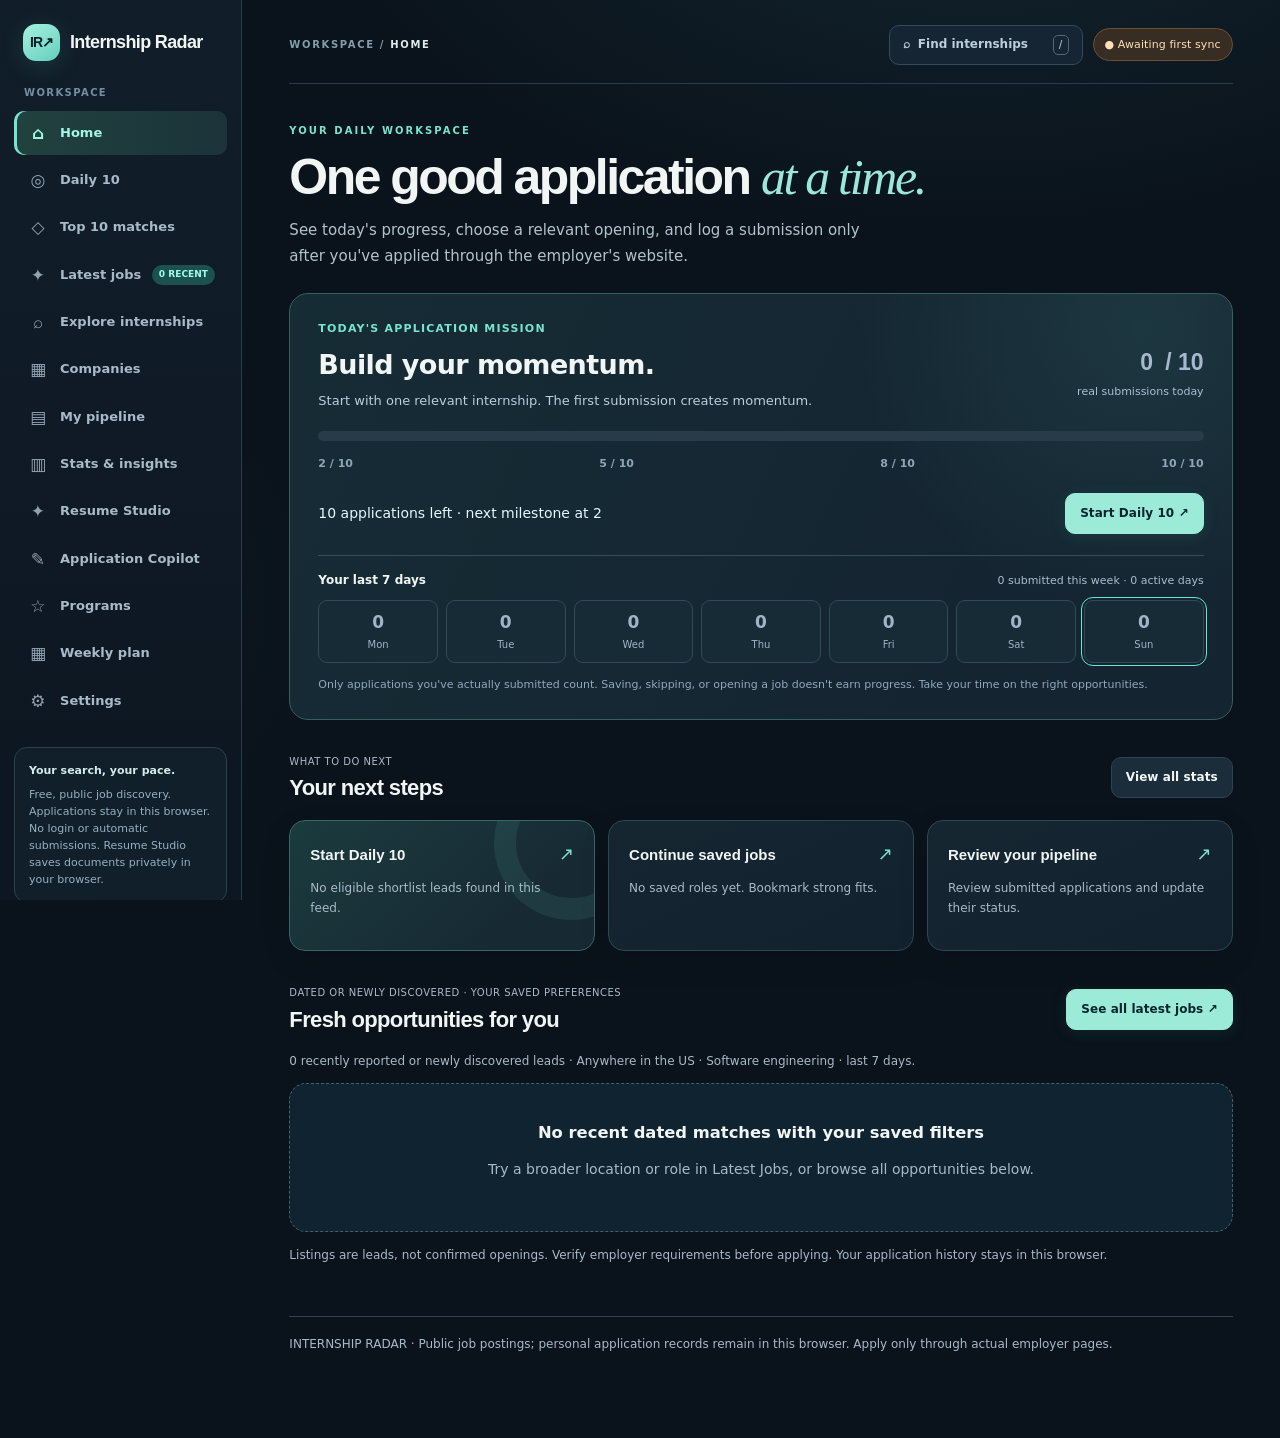
==== commit e1071662: "Link Application Copilot from main navigation and job cards" ====
--- a/site/index.html
+++ b/site/index.html
@@ -210,6 +210,7 @@
  <button data-page="pipeline"><span class="ico">▤</span> My pipeline</button>
  <button data-page="insights"><span class="ico">▥</span> Stats &amp; insights</button>
  <a class="resume-nav" href="./resume-studio.html"><span class="ico">✦</span> Resume Studio</a>
+ <a class="resume-nav" href="./application-copilot.html"><span class="ico">✎</span> Application Copilot</a>
  <button data-page="programs"><span class="ico">☆</span> Programs</button>
  <button data-page="plan"><span class="ico">▦</span> Weekly plan</button>
  <button data-page="settings"><span class="ico">⚙</span> Settings</button></nav></div>
@@ -426,6 +427,16 @@
 var feed=window.INTERNSHIP_RADAR_FEED||{jobs:[],generated_at:null,scanned_boards:0,responsive_boards:0,errors:[]};
 var employerRegistry=Array.isArray(feed.employer_registry)?feed.employer_registry:[],registryLimit=60;
 var jobs=Array.isArray(feed.jobs)?feed.jobs.filter(function(j){return j&&typeof j.id==="string"&&typeof j.title==="string"&&typeof j.company==="string";}):[];
+function cleanFeedDuplicates(rows){
+ var seenUrls=new Set(),seenRoles=new Set();
+ return rows.filter(function(j){
+  var url=String(j.url||"").split("?")[0].replace(/\/$/,"").toLowerCase();
+  var key=[j.company,j.title,j.location].map(function(s){return String(s||"").toLowerCase().replace(/[^a-z0-9]/g,"");}).join("|");
+  if((url&&seenUrls.has(url))||seenRoles.has(key))return false;
+  if(url)seenUrls.add(url);seenRoles.add(key);return true;
+ });
+}
+jobs=cleanFeedDuplicates(jobs);
 var records={}, goal=10, view="home", exploreLimit=25, companyLimit=60, exploreCompany="";
 function setMobileMenu(open){
  var el=$("workspaceNavigation"),btn=$("mobileMenuToggle"),more=$("mobileMore");
@@ -522,7 +533,7 @@
 return jobs.filter(function(j){var t=j.title.toLowerCase();if(records[j.id]&&["skipped","applied","oa","interview","offer","rejected"].indexOf(records[j.id].status)>=0)return false;if(q&&(j.company+" "+j.title+" "+j.location+" "+(j.matched_skills||[]).join(" ")).toLowerCase().indexOf(q)<0)return false;if(loc==="dmv"&&!local(j))return false;if(loc==="virginia"&&!virginia(j))return false;if(loc==="maryland"&&!maryland(j))return false;if(loc==="outside"&&local(j))return false;if(loc==="remote"&&!/remote/i.test(j.location))return false;if(role==="swe"&&!/software|developer|front.?end|back.?end|full.?stack/.test(t))return false;if(role==="cloud"&&!/cloud|platform|devops|infrastructure|sre/.test(t))return false;if(role==="ai"&&!/data|ai\b|machine learning|artificial intelligence/.test(t))return false;return true;});}
 function jobMarkup(j){var intelligence=window.InternshipIntelligence.evaluate(j);var r=records[j.id]||{},href=link(j.url),tags=(j.matched_skills||[]).slice(0,3).map(function(x){return '<span class="tag">'+text(x)+'</span>';}).join(""),warnings=(j.eligibility_notes||[]).map(function(x){return '<span class="tag warn">'+text(x)+'</span>';}).join("");
 var explain='<details class="intelligence-review"><summary>Fit signals · '+intelligence.score+'/100 · '+text(intelligence.verdict)+'</summary><p>'+text(intelligence.evidence)+'</p>'+(intelligence.matched.length?'<p><strong>Matched skills:</strong> '+text(intelligence.matched.join(", "))+'</p>':'')+intelligence.blockers.map(function(x){return '<p class="intelligence-alert">Requirement: '+text(x)+'</p>';}).join("")+intelligence.uncertain.map(function(x){return '<p class="intelligence-caution">Verify: '+text(x)+'</p>';}).join("")+intelligence.findings.map(function(x){return '<p>'+text(x)+'</p>';}).join("")+'<p>Heuristic, not an ATS score or hiring prediction. Verify requirements.</p></details>';
-return '<article class="job"><div class="job-head"><div><h3>'+text(j.title)+'</h3><div class="company">'+text(j.company)+' · '+text(j.location||"Location unspecified")+' · '+text(j.source||"Employer")+(j.posted?' · Reported '+text(j.posted):'')+'</div></div><span class="score">'+(local(j)?'DMV PICK':'TECH LEAD')+'</span></div><p class="desc">'+text(j.description||"Open the job posting for requirements and details.")+'</p><div class="tags">'+(local(j)?'<span class="tag">DMV priority</span>':'')+(j.discovered_on===today()?'<span class="tag fresh-tag">NEW TODAY · discovered</span>':j.discovered_on?'<span class="tag fresh-tag">Discovered '+text(j.discovered_on)+'</span>':'')+(j.job_description&&j.job_description.length>300?'<span class="tag">Full job description ready</span>':'')+(j.community?'<span class="tag warn">Community lead · verify open</span>':'')+tags+warnings+'</div><div class="actions">'+(href?'<a class="btn btn-primary" href="'+text(href)+'" target="_blank" rel="noopener noreferrer">Employer posting ↗</a>':"")+'<a class="btn" data-enhance="'+text(j.id)+'" href="./resume-studio.html?job='+encodeURIComponent(j.id)+'">✦ Enhance resume</a><button class="btn" data-job="'+text(j.id)+'" data-action="saved">'+(r.status==="saved"?"★ Saved":"☆ Save")+'</button><button class="btn" data-job="'+text(j.id)+'" data-action="applied">✓ I applied</button><button class="btn" data-job="'+text(j.id)+'" data-action="skipped">Skip</button></div></article>';}
+return '<article class="job"><div class="job-head"><div><h3>'+text(j.title)+'</h3><div class="company">'+text(j.company)+' · '+text(j.location||"Location unspecified")+' · '+text(j.source||"Employer")+(j.posted?' · Reported '+text(j.posted):'')+'</div></div><span class="score">'+(local(j)?'DMV PICK':'TECH LEAD')+'</span></div><p class="desc">'+text(j.description||"Open the job posting for requirements and details.")+'</p><div class="tags">'+(local(j)?'<span class="tag">DMV priority</span>':'')+(j.discovered_on===today()?'<span class="tag fresh-tag">NEW TODAY · discovered</span>':j.discovered_on?'<span class="tag fresh-tag">Discovered '+text(j.discovered_on)+'</span>':'')+(j.job_description&&j.job_description.length>300?'<span class="tag">Full job description ready</span>':'')+(j.community?'<span class="tag warn">Community lead · verify open</span>':'')+tags+warnings+'</div><div class="actions">'+(href?'<a class="btn btn-primary" href="'+text(href)+'" target="_blank" rel="noopener noreferrer">Employer posting ↗</a>':"")+'<a class="btn" data-enhance="'+text(j.id)+'" href="./resume-studio.html?job='+encodeURIComponent(j.id)+'">✦ Enhance resume</a><a class="btn" href="./application-copilot.html?job='+encodeURIComponent(j.id)+'">Prepare application</a><button class="btn" data-job="'+text(j.id)+'" data-action="saved">'+(r.status==="saved"?"★ Saved":"☆ Save")+'</button><button class="btn" data-job="'+text(j.id)+'" data-action="applied">✓ I applied</button><button class="btn" data-job="'+text(j.id)+'" data-action="skipped">Skip</button></div></article>';}
 function renderDiscover(){var sorted=visible();var selected=sorted.slice(0,10);$("showMore").textContent="Explore all ("+jobs.length+")";$("filterFeedback").textContent=sorted.length+" matching unreviewed roles · "+$("location").options[$("location").selectedIndex].textContent+" · "+(feed.responsive_boards||0)+" monitored boards responding. Filters only cover monitored boards.";if(!feed.generated_at){$("jobList").innerHTML='<div class="empty"><h3>Waiting for first job refresh</h3><p>The daily GitHub Actions workflow must run successfully to populate this feed. You can still track earlier applications under My pipeline.</p></div>';return;}
 $("jobList").innerHTML=selected.length?selected.map(jobMarkup).join(""):'<div class="empty"><h3>No matching internships in this feed</h3><p>This does not mean Virginia has no openings. Clear the search and role filters or explore the employer boards below.</p></div>';}
 // The same job card appears in Top 10, Explore, recent discoveries and
@@ -626,7 +637,7 @@
  $("exploreFreshList").innerHTML=newest.length?newest.slice(0,6).map(jobMarkup).join(""):'';
  const locLabel=$("exploreCity").value||$("exploreLocation").options[$("exploreLocation").selectedIndex].textContent;
  $("exploreLabel").textContent=(exploreCompany?"Company: "+exploreCompany+" · ":"")+matches.length+" matching leads · "+locLabel+" · "+$("exploreRole").options[$("exploreRole").selectedIndex].textContent+" · "+($("exploreSort").value==="newest"?"newest first":"ranked by fit")+".";
- $("exploreShowing").textContent="Showing "+Math.min(exploreLimit,matches.length)+" of "+matches.length;
+ $("exploreShowing").textContent="Showing "+Math.min(exploreLimit,matches.length)+" of "+matches.length+" unique listings";
  $("exploreLoadMore").style.display=matches.length>exploreLimit?"inline-block":"none";
  $("exploreJobList").innerHTML=matches.length?matches.slice(0,exploreLimit).map(jobMarkup).join(""):'<div class="empty"><h3>No matches with those filters</h3><p>Try another location, role, or first-seen date. A missing listing does not mean no internships exist there.</p></div>';
 }
@@ -1043,7 +1054,7 @@
    return;
   }
   feed=latest;window.INTERNSHIP_RADAR_FEED=latest;
-  jobs=latest.jobs.filter(function(j){return j&&typeof j.id==="string"&&typeof j.title==="string"&&typeof j.company==="string";});
+  jobs=cleanFeedDuplicates(latest.jobs.filter(function(j){return j&&typeof j.id==="string"&&typeof j.title==="string"&&typeof j.company==="string";}));
   // Recreate the company directory from the new feed.
   companyMap.clear();
   jobs.forEach(function(j){
